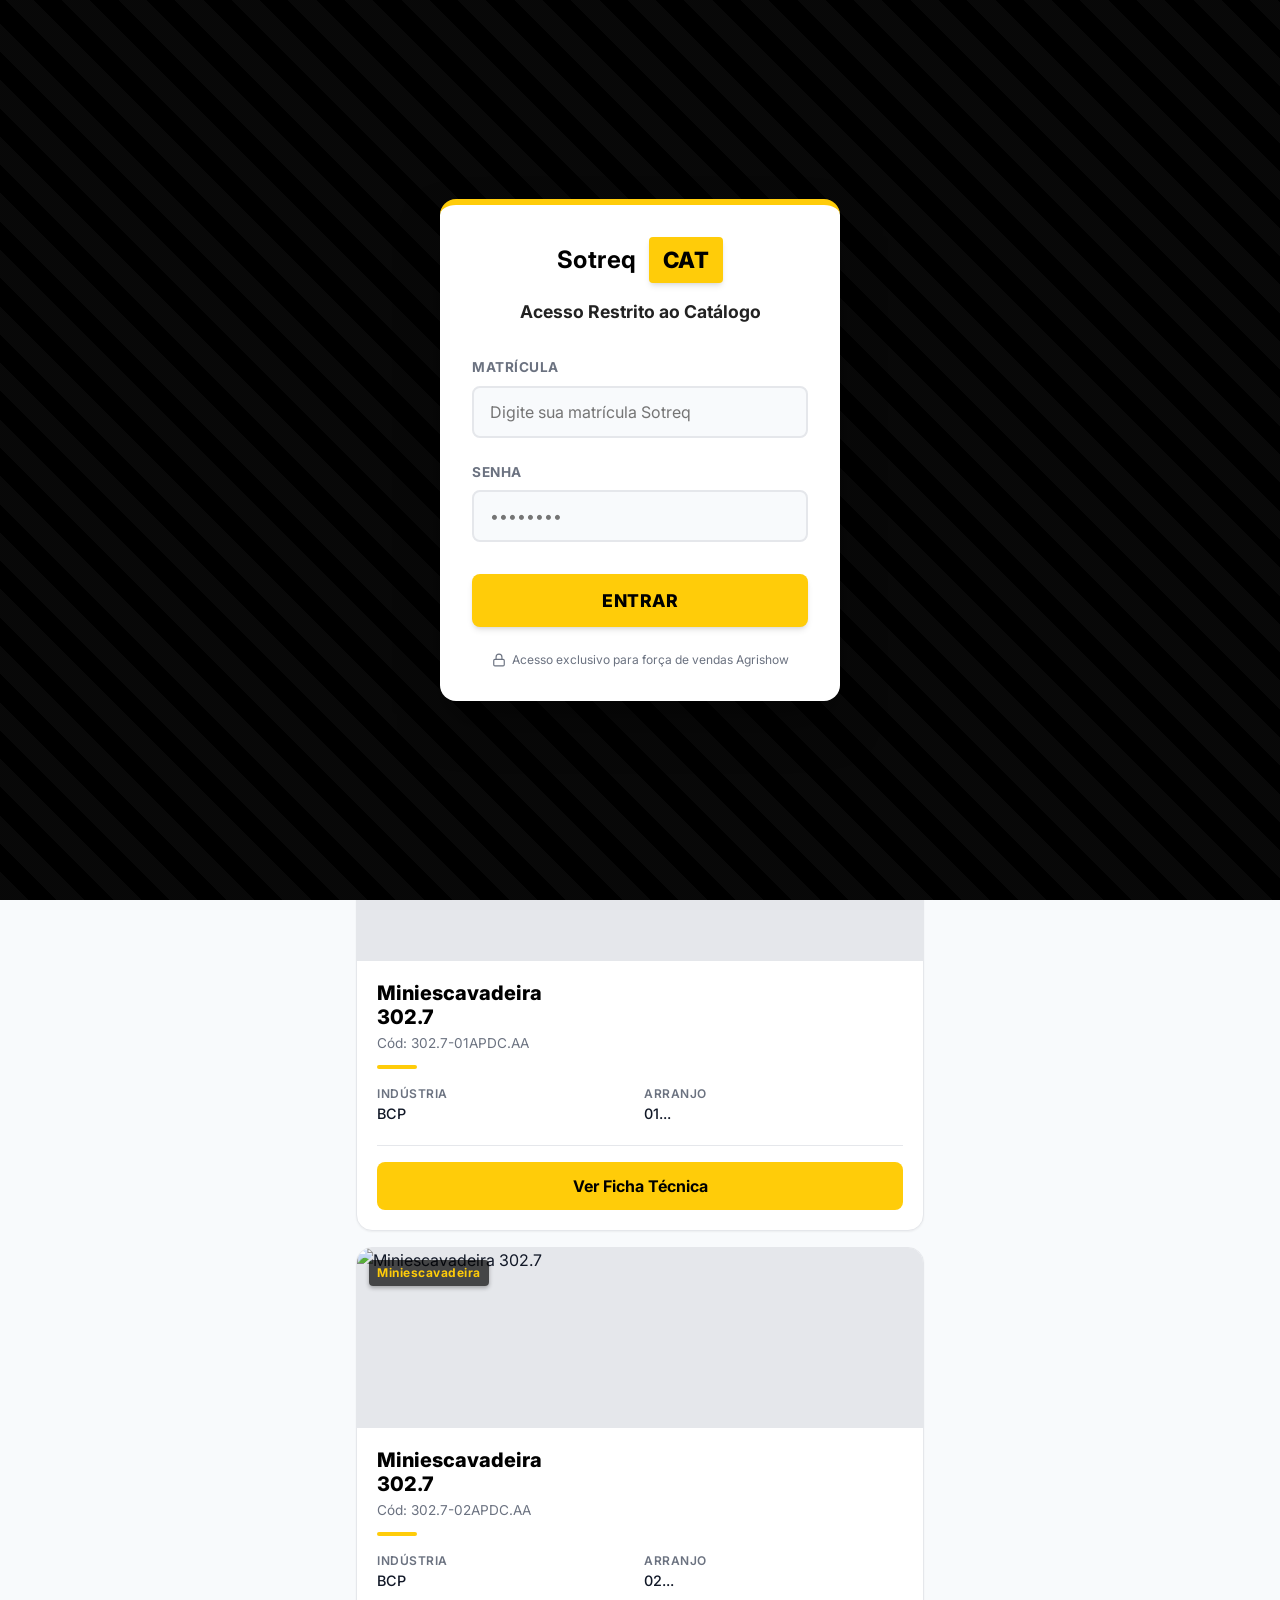
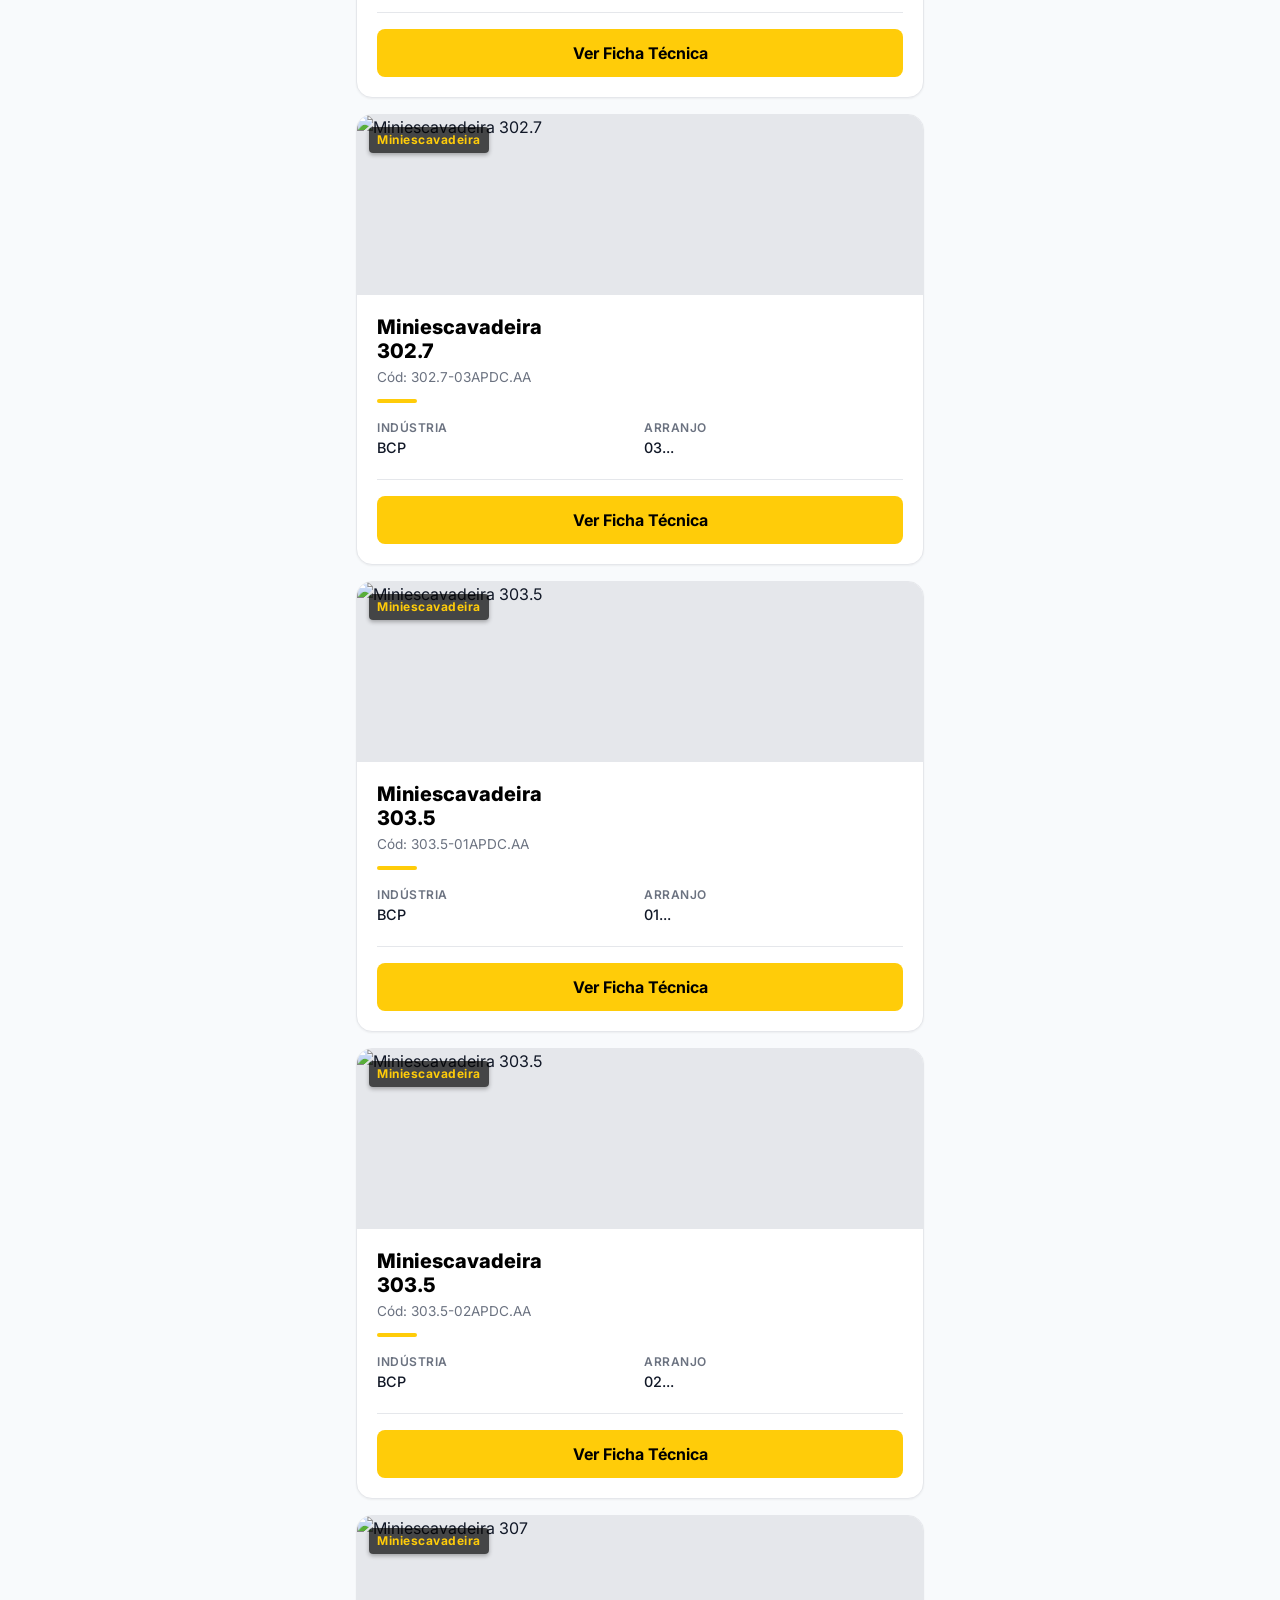
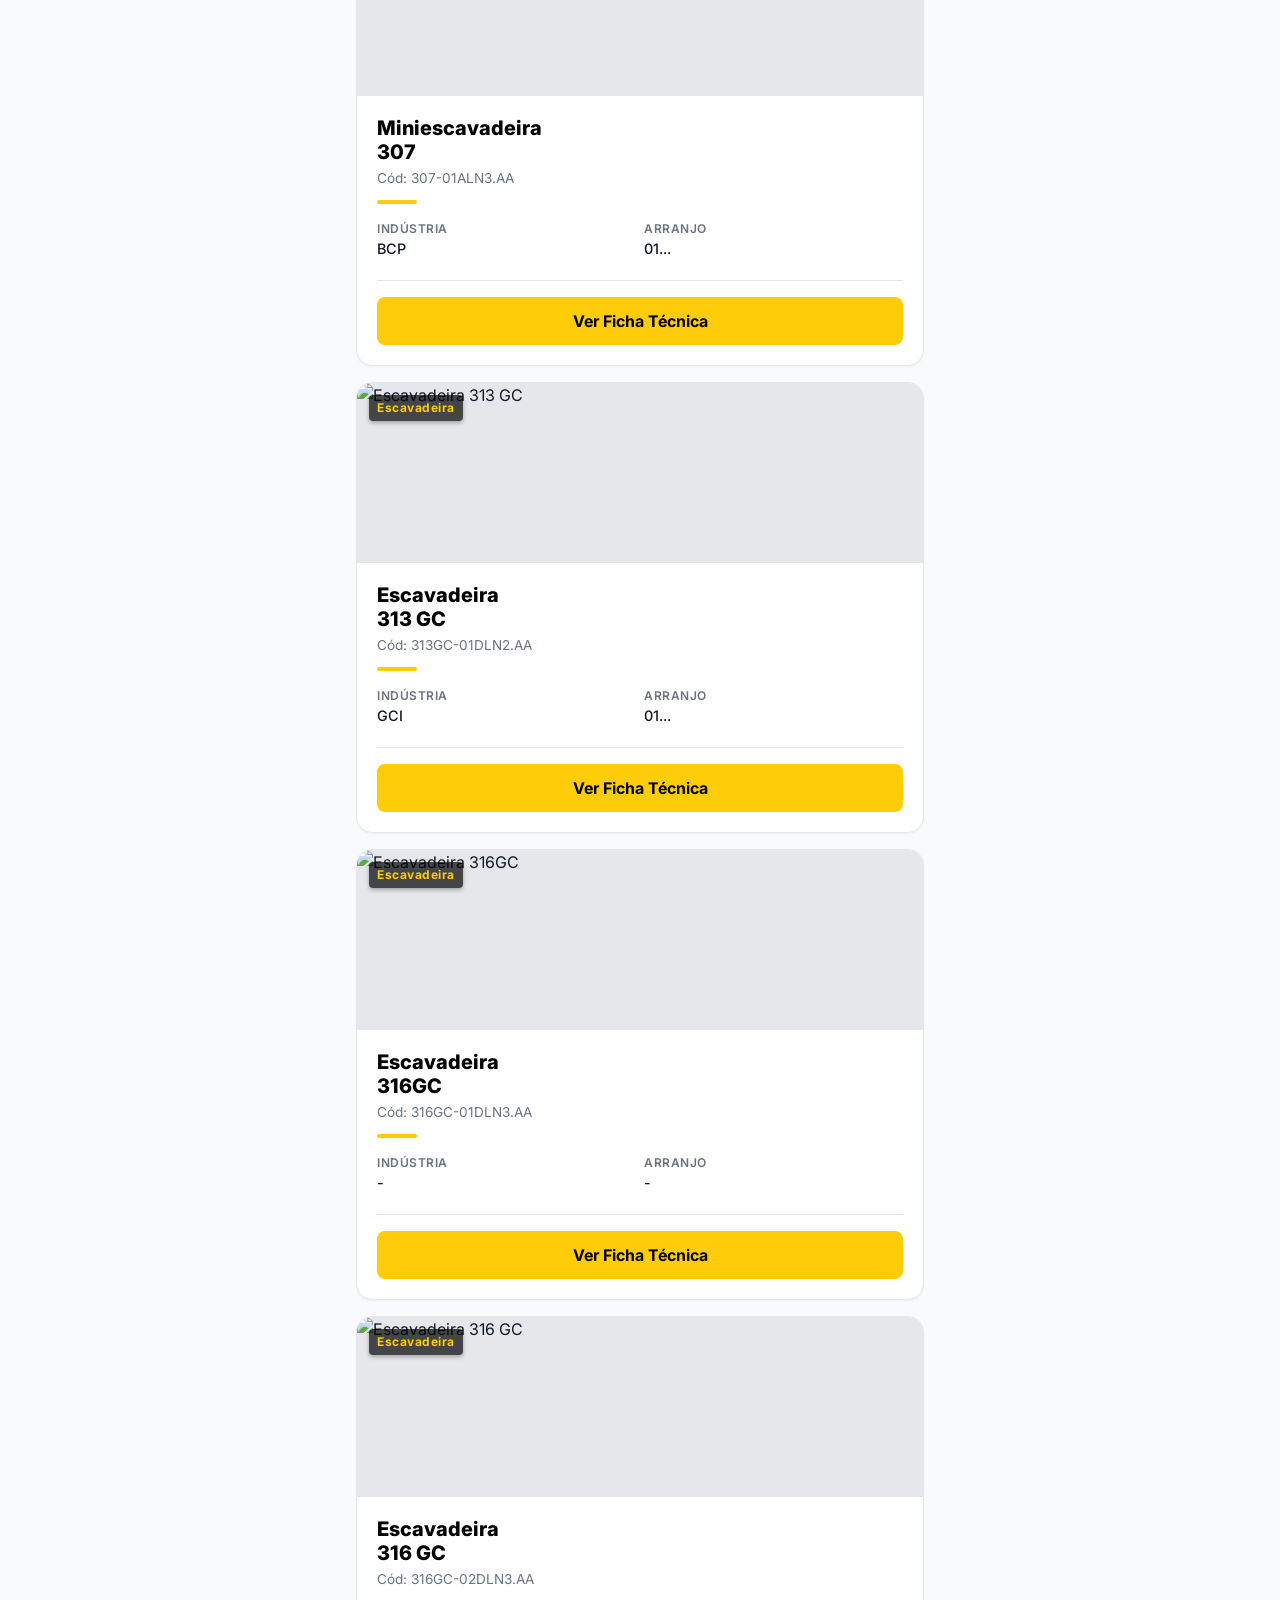
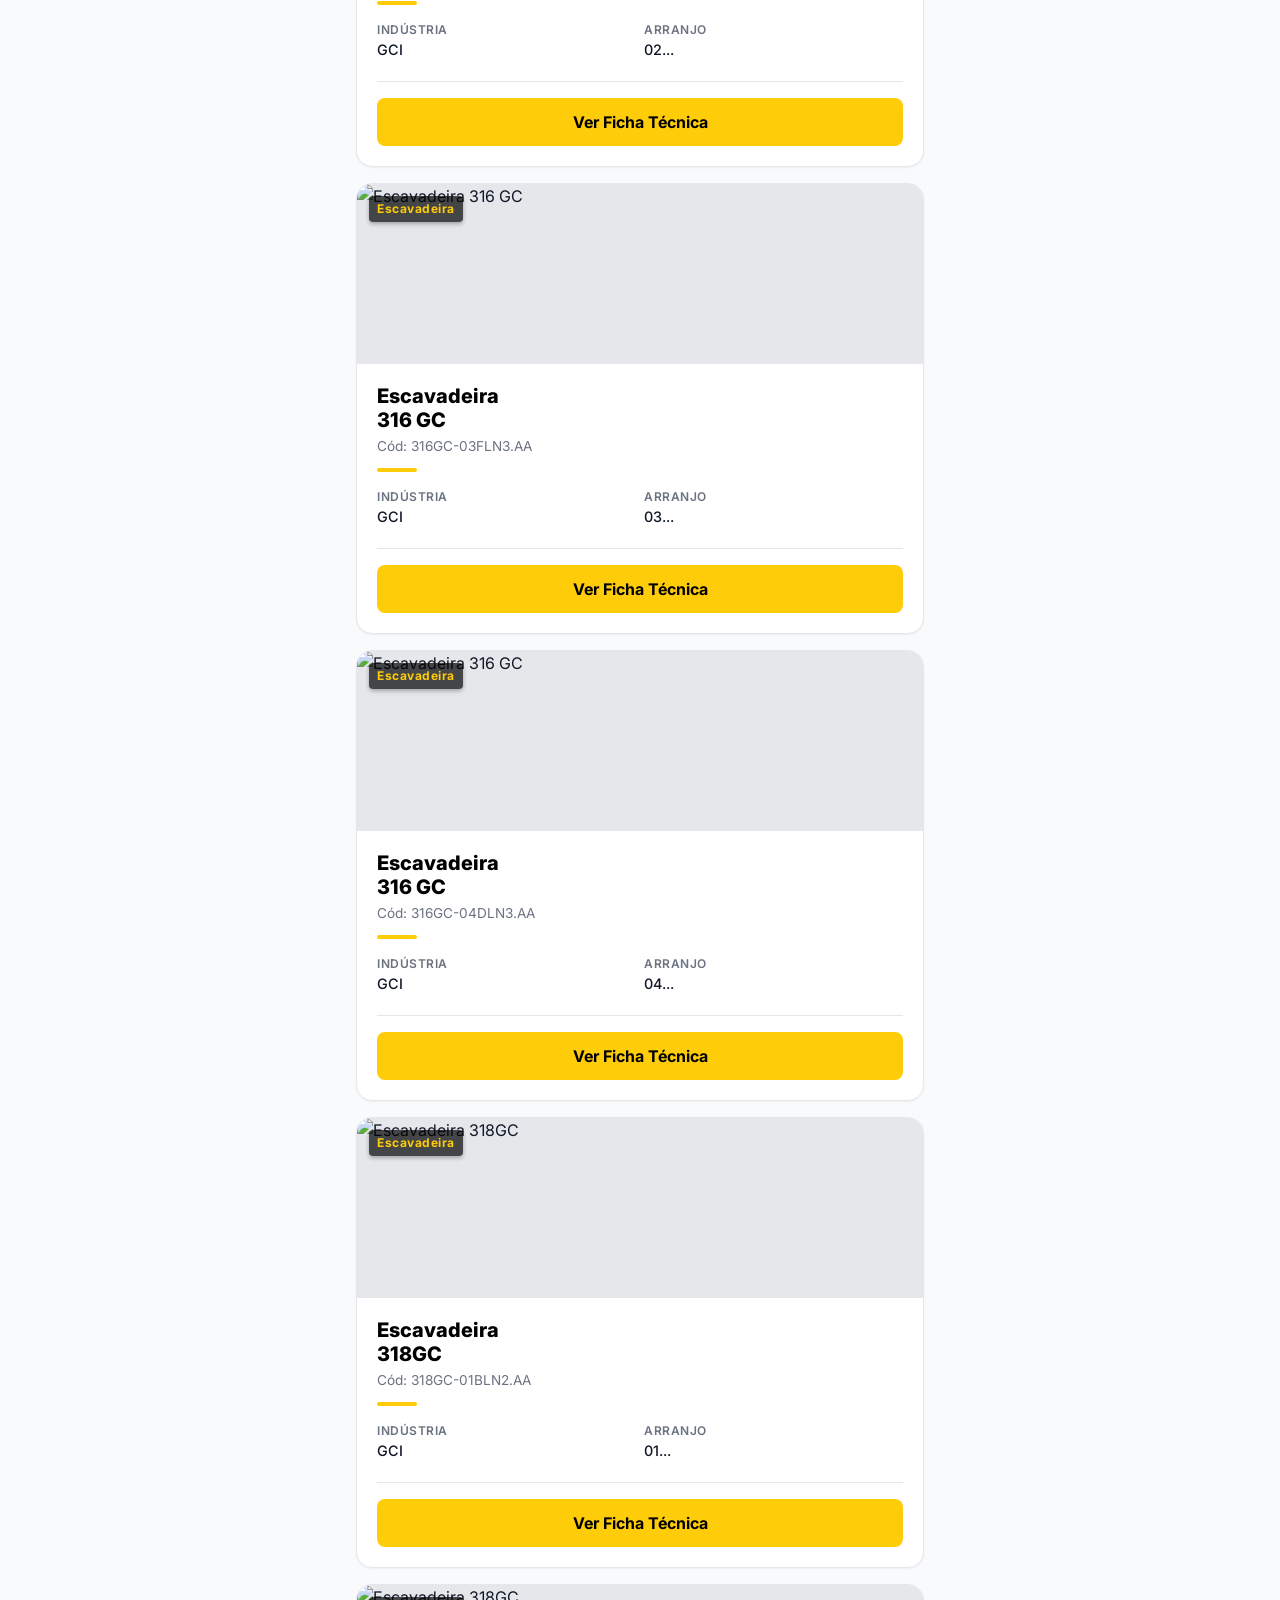
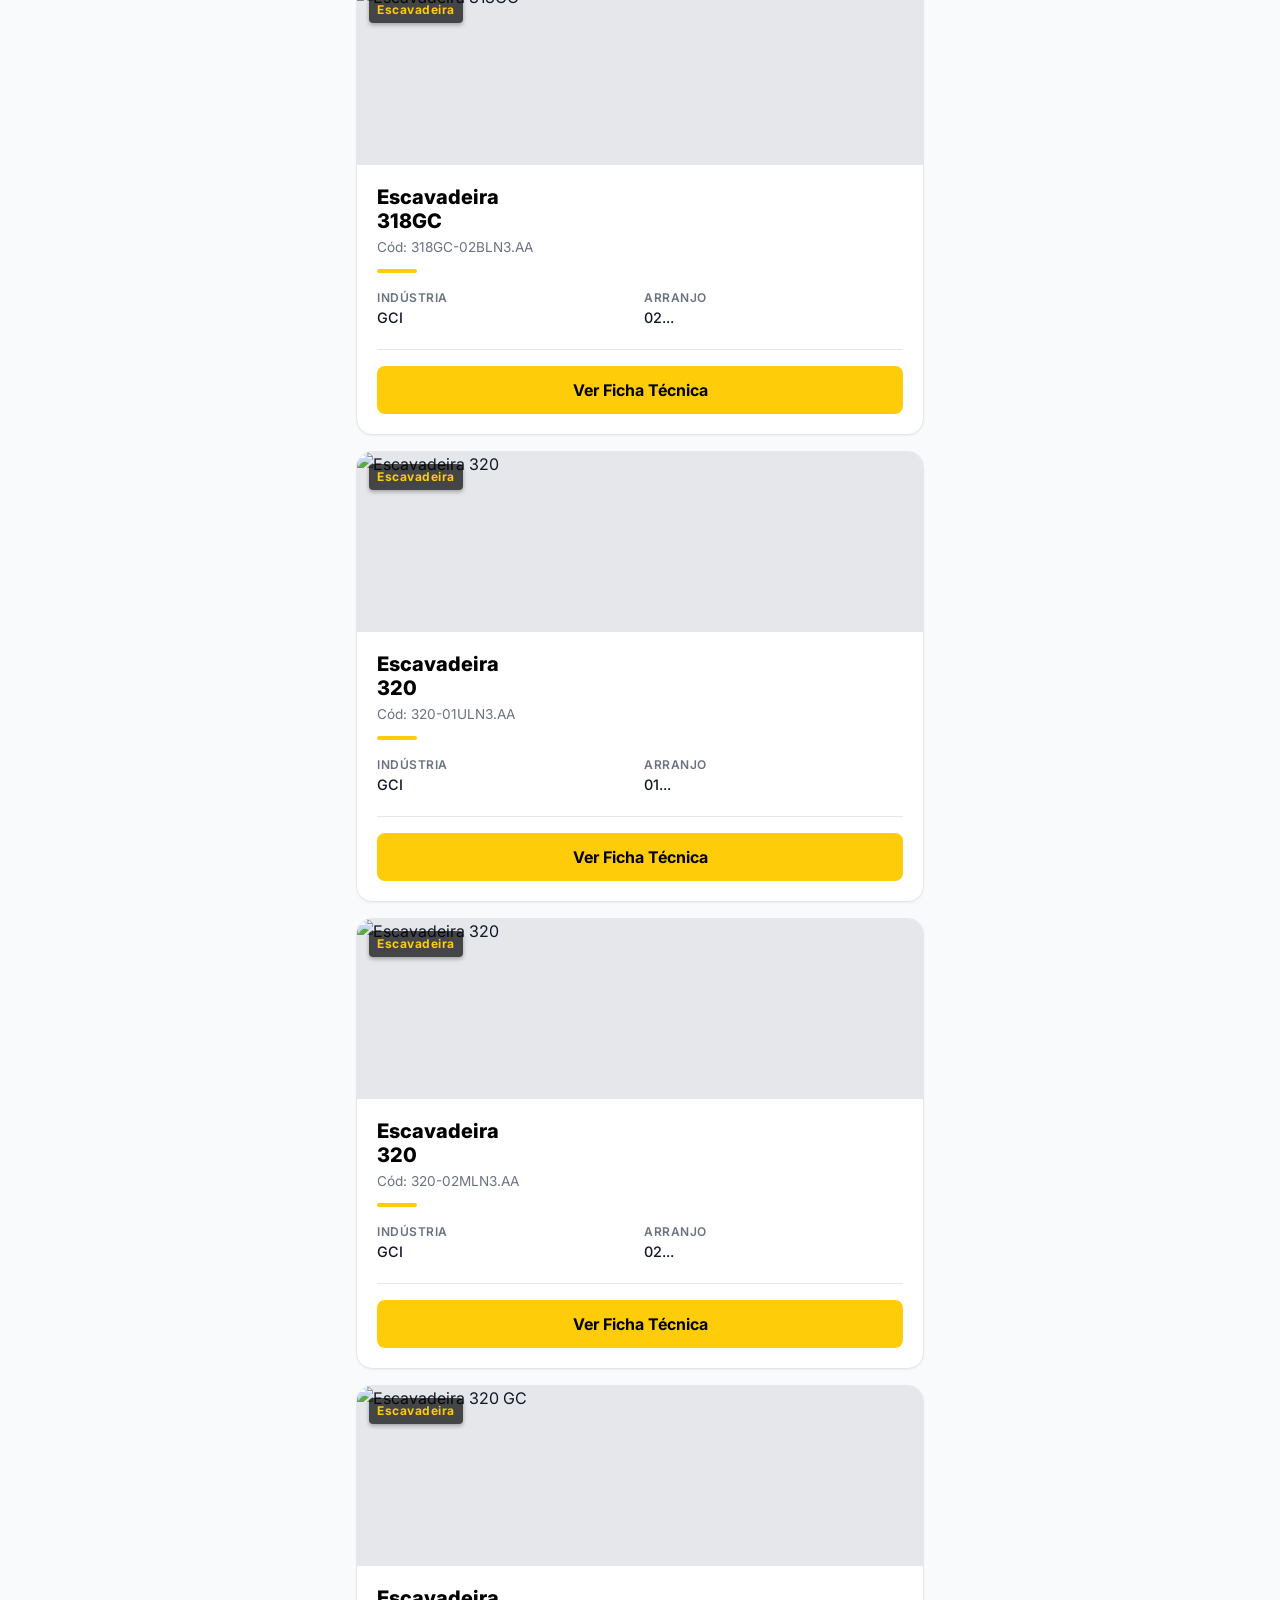
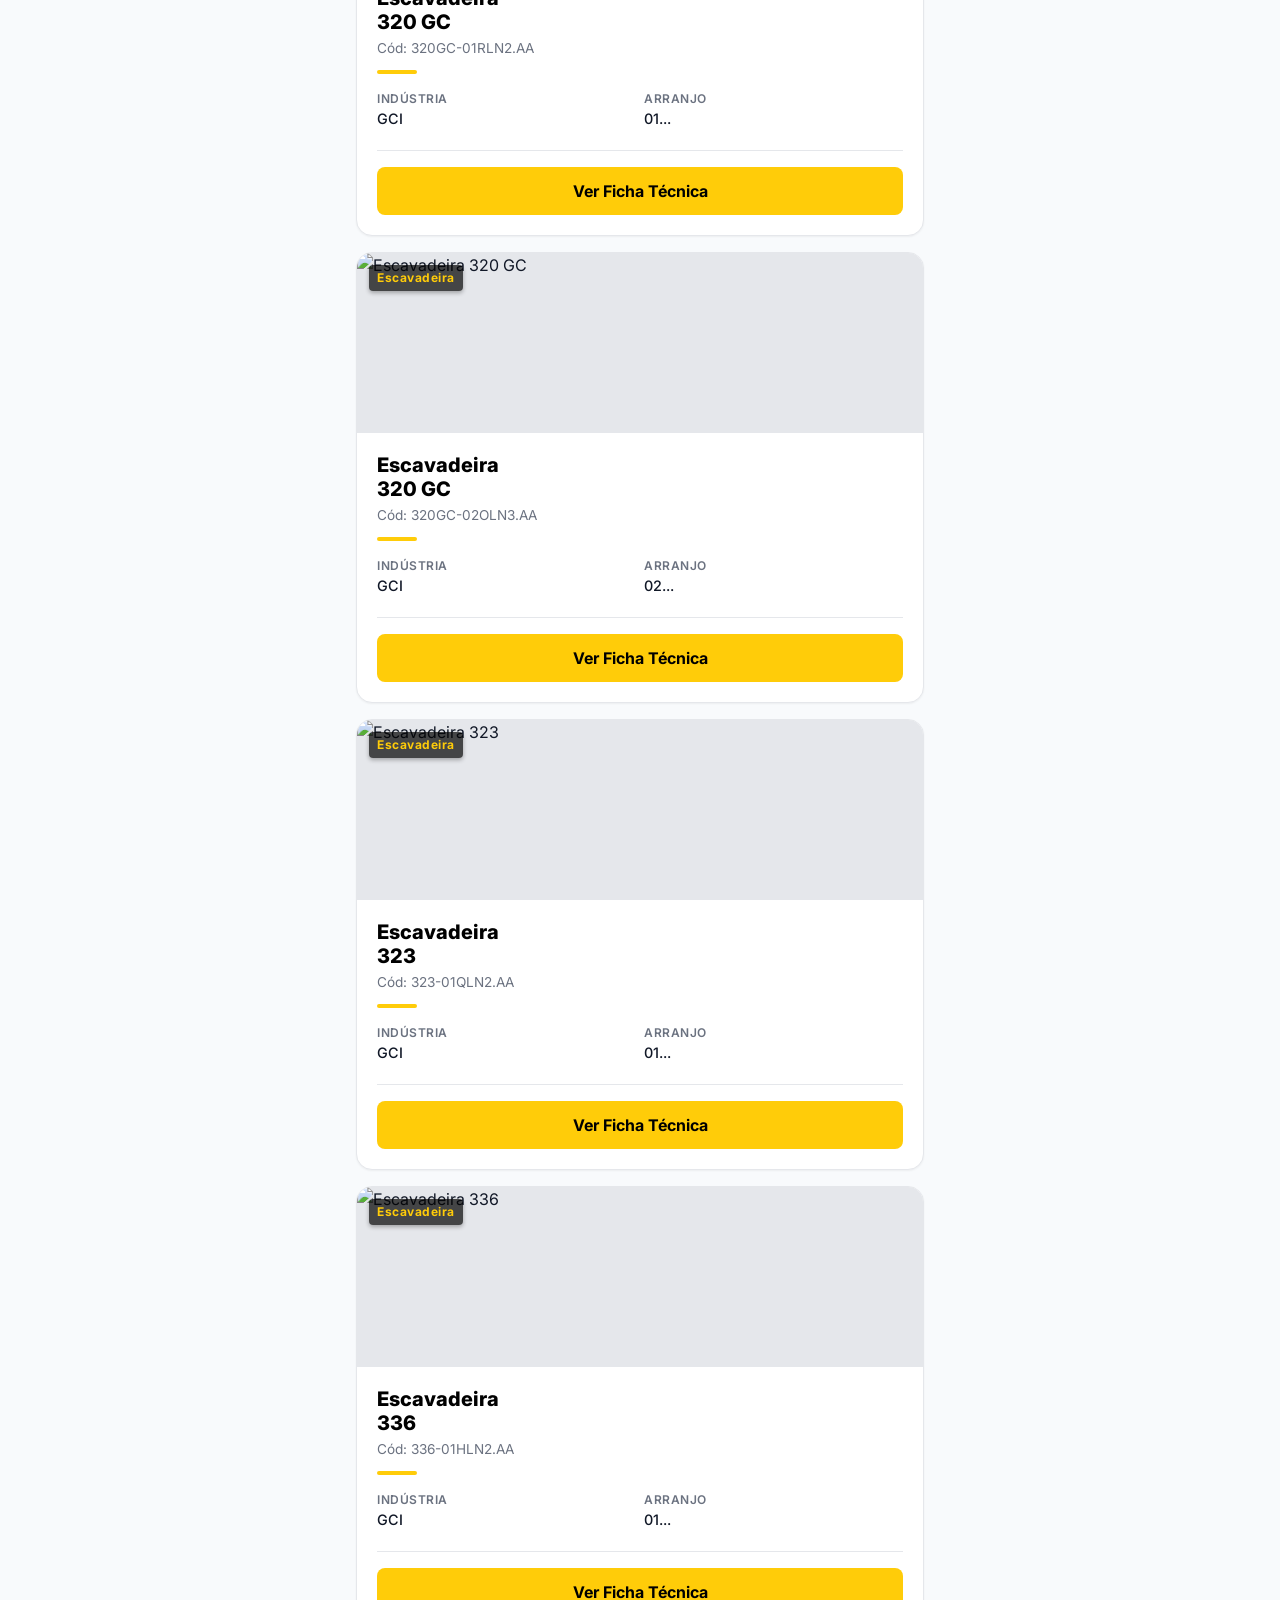
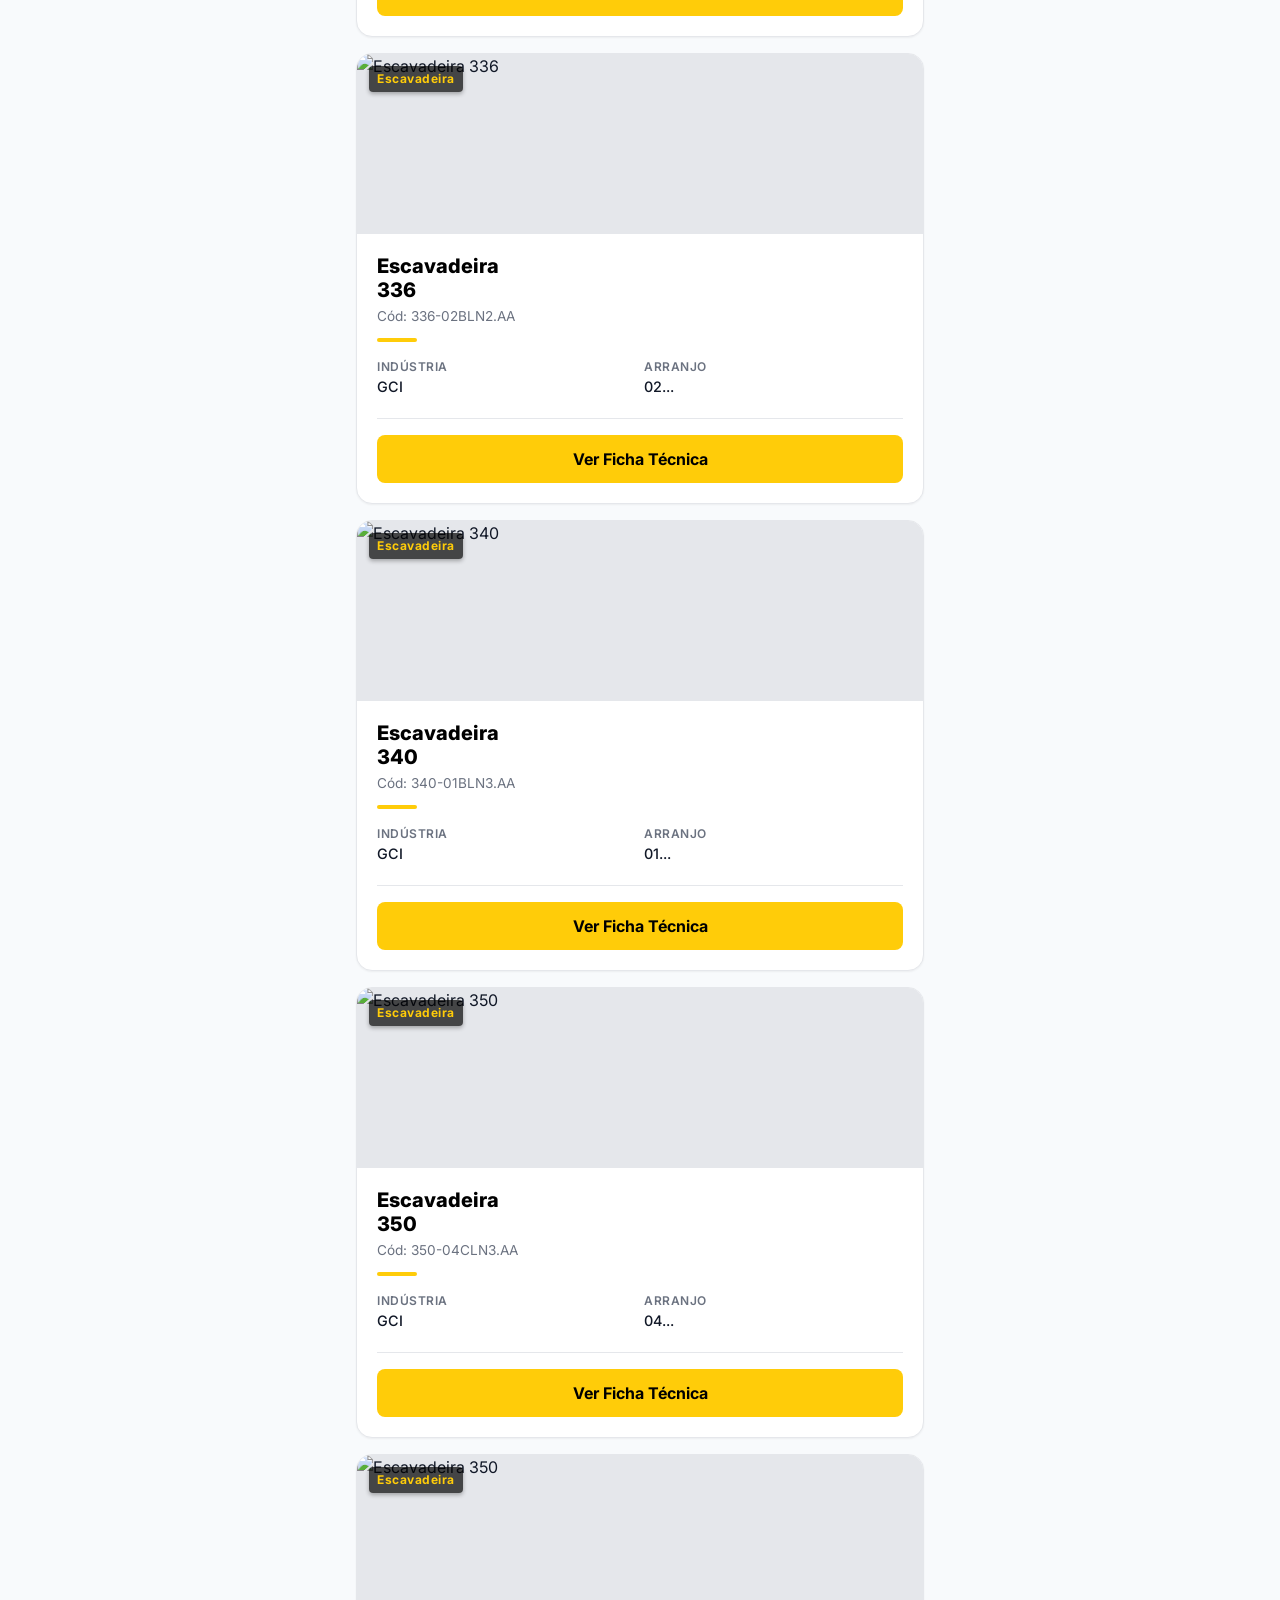
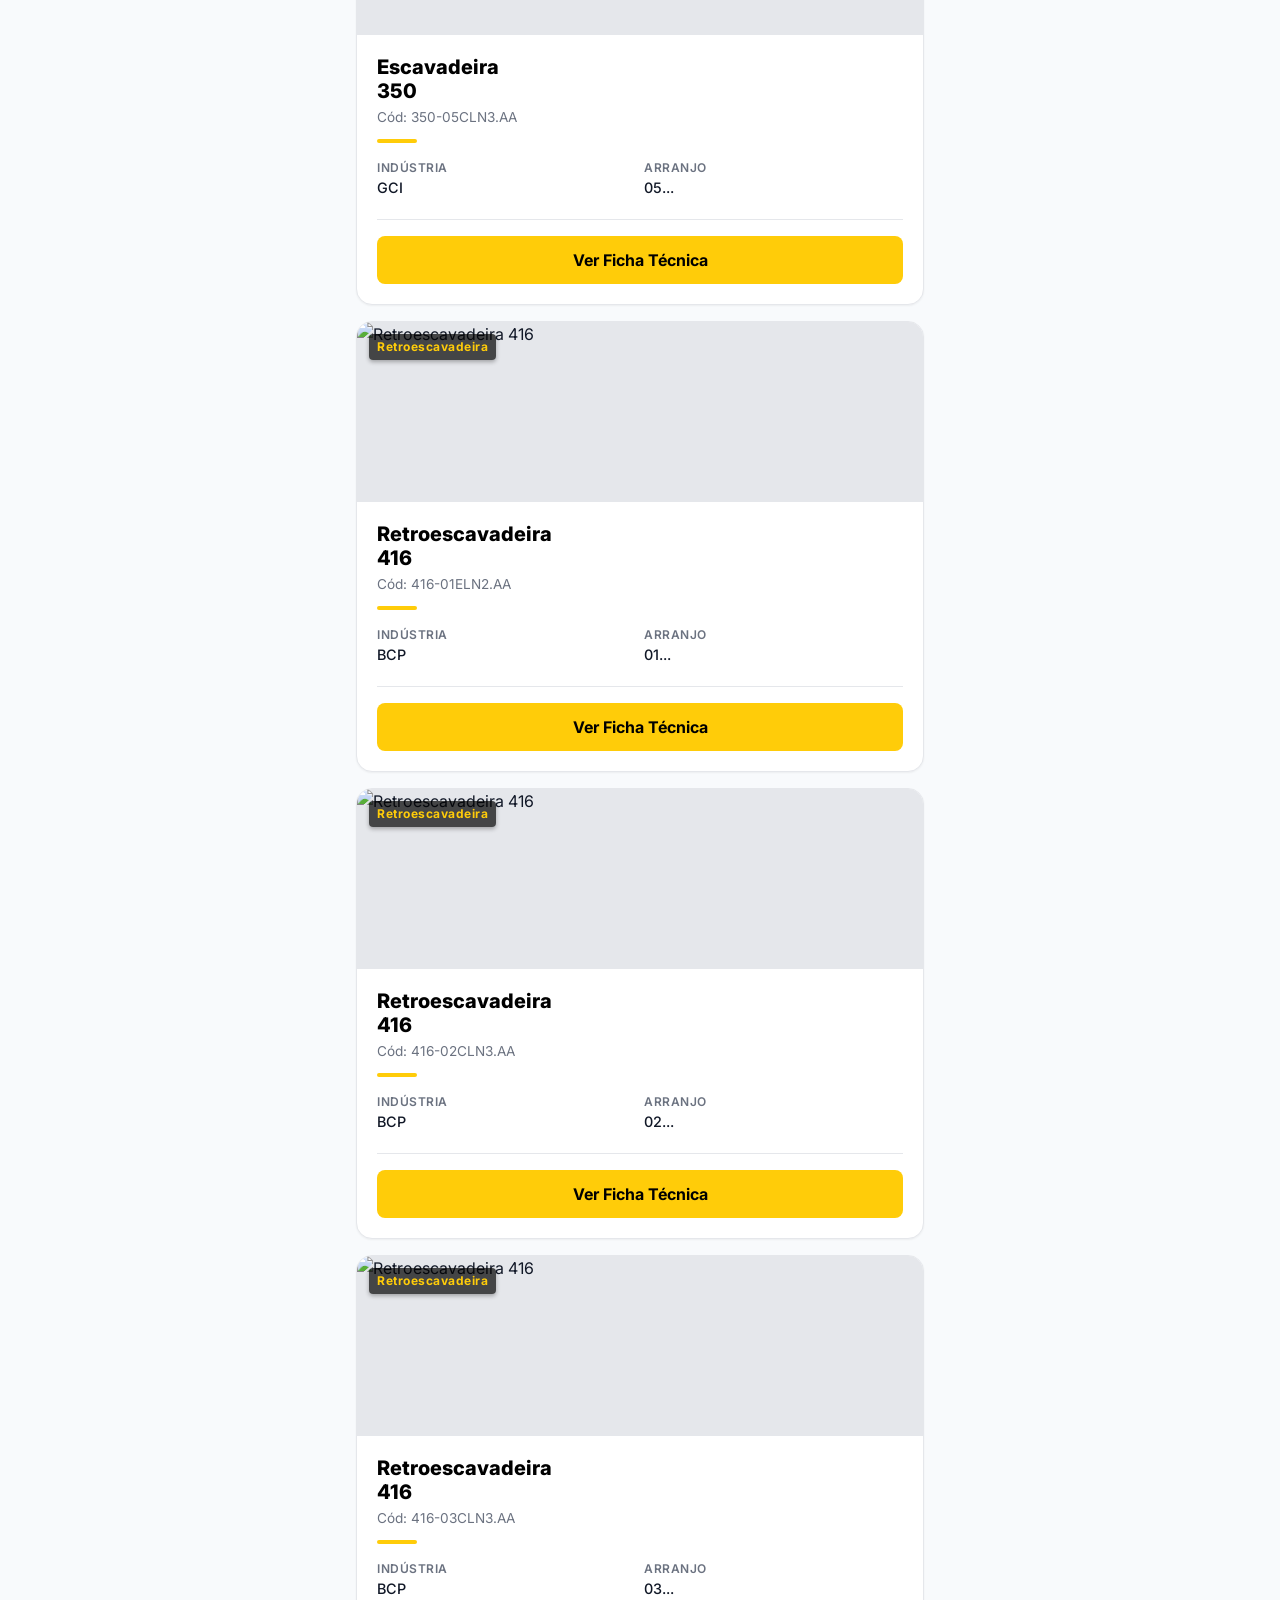
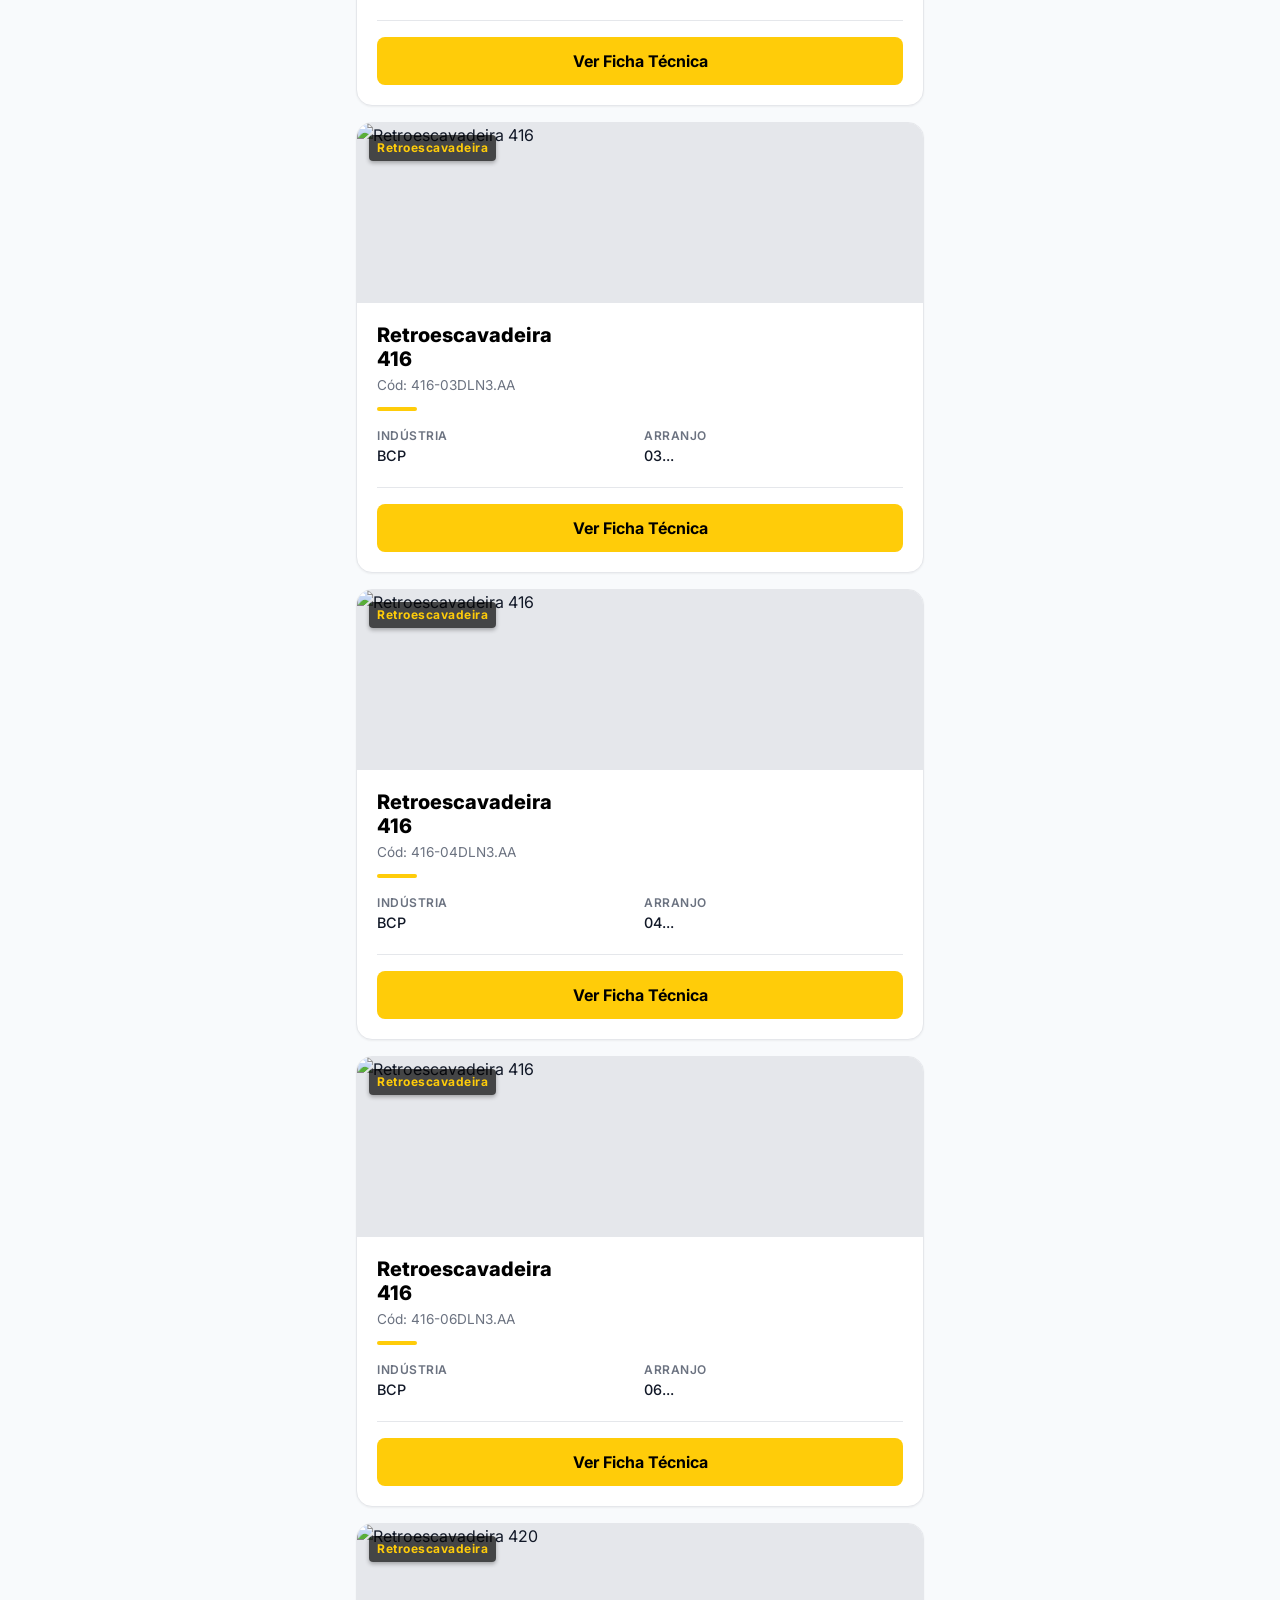
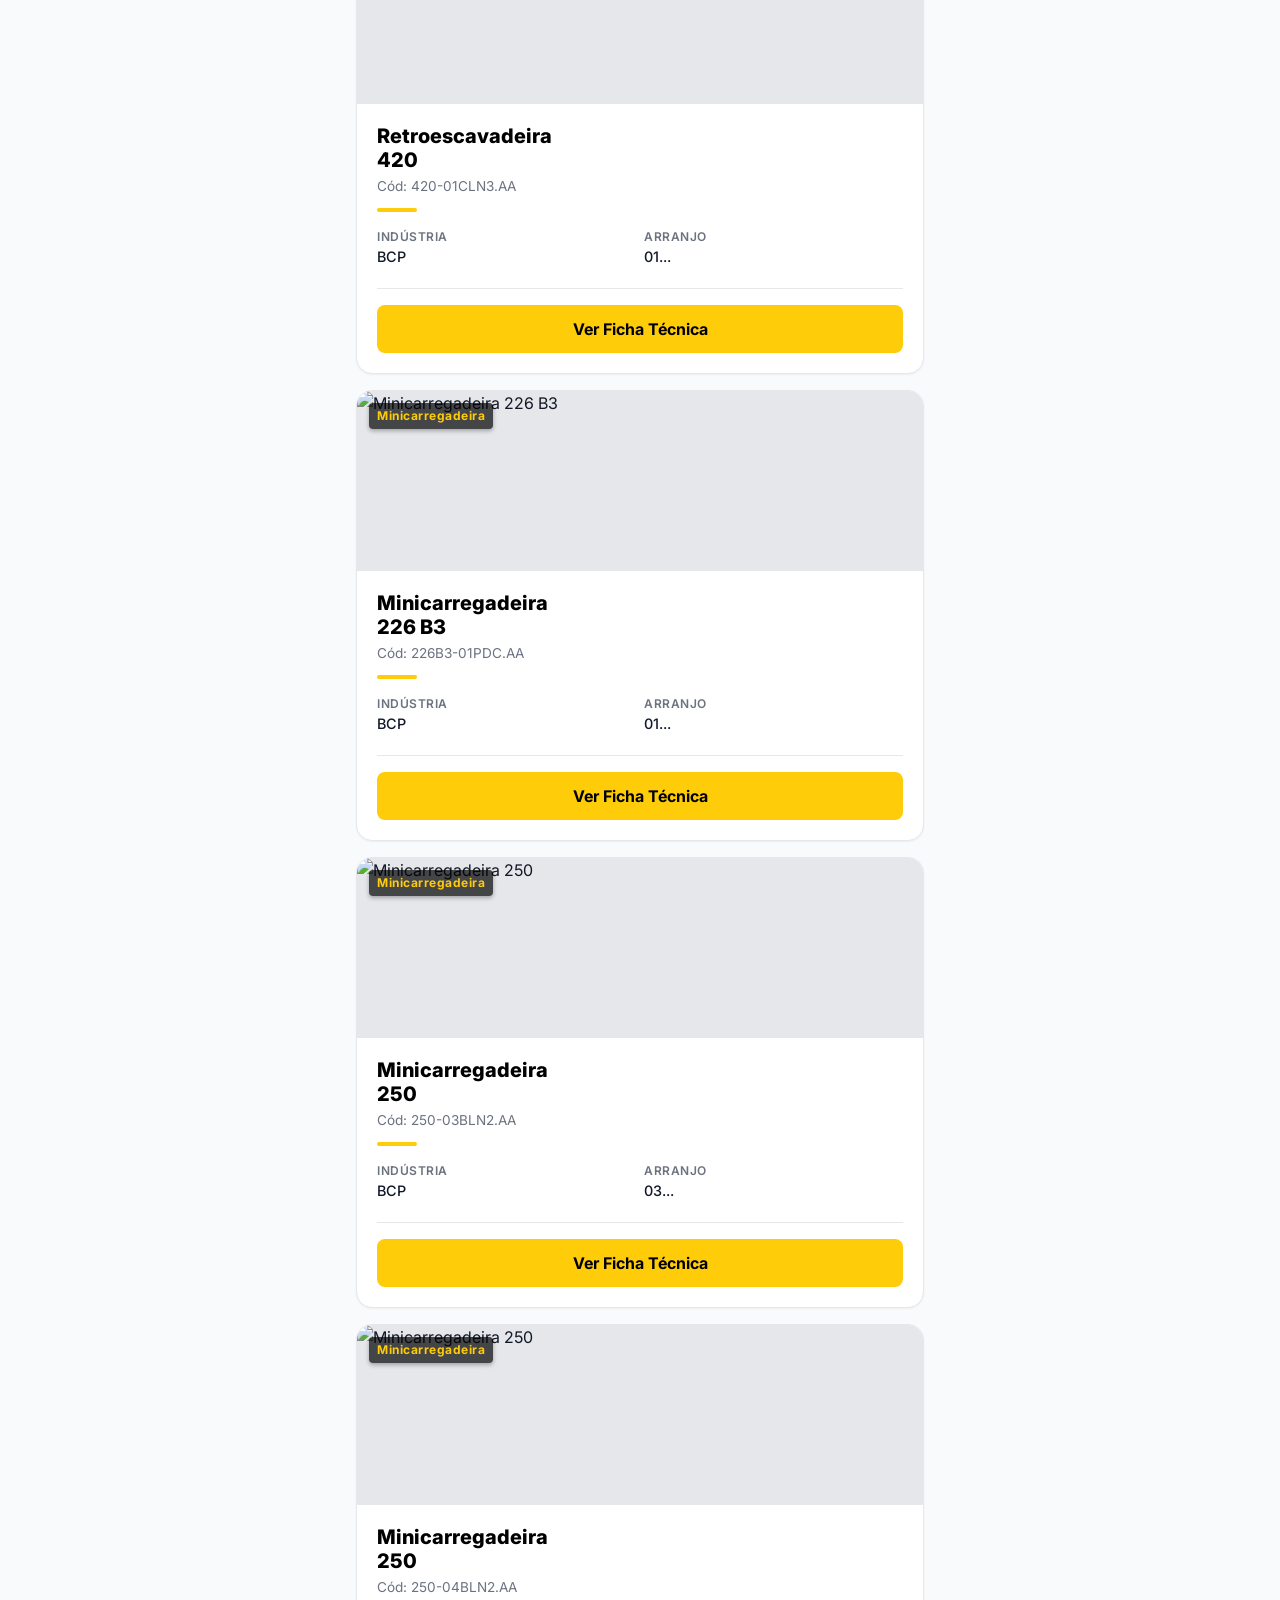
==== index.html @ f79f5bf8 "remove: remover broca a19b e broca standard (v36)" ====
<!DOCTYPE html>
<html lang="pt-BR">
<head>
    <meta charset="UTF-8">
    <meta name="viewport" content="width=device-width, initial-scale=1.0, maximum-scale=1.0, user-scalable=no">
    <title>Sotreq - Catálogo de Máquinas Agrishow</title>
    <!-- PWA Settings -->
    <link rel="manifest" href="manifest.json">
    <meta name="theme-color" content="#FFCC09">
    <link rel="apple-touch-icon" href="./img/icon-192.png">

    <!-- Google Fonts -->
    <link rel="preconnect" href="https://fonts.googleapis.com">
    <link rel="preconnect" href="https://fonts.gstatic.com" crossorigin>
    <link href="https://fonts.googleapis.com/css2?family=Inter:wght@400;500;600;700;800&display=swap" rel="stylesheet">
    <!-- CSS -->
    <link rel="stylesheet" href="css/style.css">
</head>
<body>

    <!-- Login Overlay -->
    <div id="loginOverlay">
        <div class="login-bg-stripes"></div>
        <div class="login-box">
            <div class="login-header">
                <div class="login-logo">
                    <span class="sotreq-text">Sotreq</span>
                    <span class="cat-logo-box">CAT</span>
                </div>
                <h1 class="login-title">Acesso Restrito ao Catálogo</h1>
            </div>
            <form id="fakeLoginForm">
                <div class="form-group">
                    <label class="form-label" for="matricula">Matrícula</label>
                    <input type="text" id="matricula" class="form-input" placeholder="Digite sua matrícula Sotreq" required autocomplete="off">
                </div>
                <div class="form-group">
                    <label class="form-label" for="senha">Senha</label>
                    <input type="password" id="senha" class="form-input" placeholder="••••••••" required>
                </div>
                <button type="submit" class="login-btn">Entrar</button>
            </form>
            <div class="security-notice">
                <svg width="14" height="14" viewBox="0 0 24 24" fill="none" stroke="currentColor" stroke-width="2"><rect x="3" y="11" width="18" height="11" rx="2" ry="2"></rect><path d="M7 11V7a5 5 0 0 1 10 0v4"></path></svg>
                Acesso exclusivo para força de vendas Agrishow
            </div>
        </div>
    </div>

    <!-- Header / Navbar -->
    <header class="app-header">
        <div class="logo-container">
            <div class="brand-logo">
                <span class="sotreq-text">Sotreq</span>
                <span class="cat-logo-box">CAT</span>
            </div>
        </div>
    </header>

    <main class="app-main">
        
        <!-- Search Section -->
        <section class="search-section">
            <h1 class="welcome-text">Consulta Rápida de Máquinas</h1>
            <div class="search-box">
                <svg width="20" height="20" viewBox="0 0 24 24" fill="none" stroke="currentColor" stroke-width="2" stroke-linecap="round" stroke-linejoin="round" class="search-icon"><circle cx="11" cy="11" r="8"></circle><line x1="21" y1="21" x2="16.65" y2="16.65"></line></svg>
                <input type="text" id="searchInput" placeholder="Buscar por modelo, família ou código..." autocomplete="off">
                <button id="clearSearch" class="clear-btn hidden">
                    <svg width="18" height="18" viewBox="0 0 24 24" fill="none" stroke="currentColor" stroke-width="2"><line x1="18" y1="6" x2="6" y2="18"></line><line x1="6" y1="6" x2="18" y2="18"></line></svg>
                </button>
            </div>
            
            <div id="autocompleteResults" class="autocomplete-dropdown hidden">
                <!-- Autocomplete items dynamically injected here -->
            </div>
        </section>

        <section class="filters-section">
            <div class="chips-container" id="chipsContainer">
                <button class="chip active" data-filter="all">Todas</button>
            </div>
        </section>

        <!-- Results / Machine List Section -->
        <section class="results-section">
            <div id="resultsInfo" class="results-info">Exibindo todas as máquinas</div>
            <div class="machine-list" id="machineList">
                <!-- Machine list cards injected here -->
            </div>
        </section>

    </main>

    <!-- Machine Detail Modal Overlay -->
    <div id="machineDetailModal" class="modal-overlay hidden">
        <div class="modal-content">
            <button class="close-modal-btn" id="closeModalBtn">
                <svg width="24" height="24" viewBox="0 0 24 24" fill="none" stroke="currentColor" stroke-width="2"><line x1="18" y1="6" x2="6" y2="18"></line><line x1="6" y1="6" x2="18" y2="18"></line></svg>
            </button>
            <div class="modal-body" id="modalBody">
                <!-- Dynamic Content injected here -->
            </div>
        </div>
    </div>

    <!-- Scripts -->
    <script src="js/data.js?v=36"></script>
    <script src="js/app.js?v=36"></script>
    <script>
        // Registrar Service Worker
        if ('serviceWorker' in navigator) {
            window.addEventListener('load', () => {
                navigator.serviceWorker.register('./sw.js')
                    .then((reg) => console.log('ServiceWorker registrado:', reg.scope))
                    .catch((err) => console.log('Falha no ServiceWorker:', err));
            });
        }
    </script>
</body>
</html>
---- css/style.css ----
/* ----- DESIGN TOKENS ----- */
:root {
  --cat-yellow: #FFCC09;
  --cat-yellow-hover: #e5b600;
  --black: #000000;
  --dark-grey: #222222;
  --border-grey: #E5E7EB;
  --bg-color: #F8FAFC;
  --white: #FFFFFF;
  --text-main: #111827;
  --text-muted: #6B7280;
  
  --shadow-sm: 0 1px 2px 0 rgb(0 0 0 / 0.05);
  --shadow-md: 0 4px 6px -1px rgb(0 0 0 / 0.1), 0 2px 4px -2px rgb(0 0 0 / 0.1);
  --shadow-lg: 0 10px 15px -3px rgb(0 0 0 / 0.1), 0 4px 6px -4px rgb(0 0 0 / 0.1);

  --radius-sm: 8px;
  --radius-md: 12px;
  --radius-lg: 16px;
}

/* ----- RESET & BASE ----- */
* {
  margin: 0;
  padding: 0;
  box-sizing: border-box;
  -webkit-tap-highlight-color: transparent;
}

body {
  font-family: 'Inter', sans-serif;
  background-color: var(--bg-color);
  color: var(--text-main);
  line-height: 1.5;
  /* Prevent scroll bouncing */
  overscroll-behavior-y: none;
}

button {
  border: none;
  background: none;
  cursor: pointer;
  font-family: inherit;
}

.hidden {
  display: none !important;
}

/* ----- HEADER ----- */
.app-header {
  background-color: var(--black);
  color: var(--white);
  padding: 1rem;
  position: sticky;
  top: 0;
  z-index: 50;
  box-shadow: var(--shadow-sm);
}

.logo-container {
  display: flex;
  justify-content: center;
  align-items: center;
}

.brand-logo {
  display: flex;
  align-items: center;
  gap: 12px;
}

.cat-logo-box {
  background-color: var(--cat-yellow);
  color: var(--black);
  font-weight: 800;
  padding: 4px 10px;
  border-radius: 4px;
  font-size: 1.1rem;
  letter-spacing: 0.5px;
}

.sotreq-text {
  font-weight: 700;
  font-size: 1.2rem;
  letter-spacing: 0.5px;
}

/* ----- MAIN CONTENT ----- */
.app-main {
  padding: 1.25rem 1rem 5rem 1rem; /* bottom padding for scroll space */
  max-width: 600px;
  margin: 0 auto;
}

/* ----- SEARCH SECTION ----- */
.search-section {
  margin-bottom: 1.5rem;
  position: relative;
}

.welcome-text {
  font-size: 1.25rem;
  font-weight: 700;
  margin-bottom: 1rem;
  color: var(--dark-grey);
}

.search-box {
  display: flex;
  align-items: center;
  background-color: var(--white);
  border: 2px solid var(--border-grey);
  border-radius: var(--radius-md);
  padding: 0 1rem;
  height: 52px;
  transition: all 0.2s ease;
  box-shadow: var(--shadow-sm);
}

.search-box:focus-within {
  border-color: var(--cat-yellow);
  box-shadow: 0 0 0 3px rgba(255, 204, 9, 0.2);
}

.search-icon {
  color: var(--text-muted);
  flex-shrink: 0;
}

.search-box input {
  flex-grow: 1;
  border: none;
  background: transparent;
  height: 100%;
  padding: 0 0.75rem;
  font-size: 1rem;
  color: var(--text-main);
  outline: none;
}

.clear-btn {
  color: var(--text-muted);
  display: flex;
  align-items: center;
  justify-content: center;
  height: 30px;
  width: 30px;
  border-radius: 50%;
}

.clear-btn:active {
  background-color: var(--border-grey);
}

/* Autocomplete Dropdown */
.autocomplete-dropdown {
  position: absolute;
  top: 100%;
  left: 0;
  right: 0;
  background: var(--white);
  border-radius: var(--radius-md);
  box-shadow: var(--shadow-lg);
  margin-top: 0.5rem;
  z-index: 40;
  max-height: 250px;
  overflow-y: auto;
  border: 1px solid var(--border-grey);
}

.autocomplete-item {
  padding: 1rem;
  border-bottom: 1px solid var(--border-grey);
  cursor: pointer;
}
.autocomplete-item:last-child {
  border-bottom: none;
}
.autocomplete-item:active {
  background-color: var(--bg-color);
}
.autocomplete-title {
  font-weight: 600;
  color: var(--text-main);
}
.autocomplete-subtitle {
  font-size: 0.85rem;
  color: var(--text-muted);
  margin-top: 2px;
}

/* ----- FILTERS SECTION ----- */
.filters-section {
  margin-bottom: 1.5rem;
}

.chips-container {
  display: flex;
  overflow-x: auto;
  gap: 0.5rem;
  padding-bottom: 0.5rem;
  /* hide scrollbar */
  scrollbar-width: none; 
}
.chips-container::-webkit-scrollbar {
  display: none;
}

.chip {
  background-color: var(--white);
  border: 1px solid var(--border-grey);
  color: var(--text-main);
  padding: 0.5rem 1rem;
  border-radius: 30px;
  font-size: 0.9rem;
  font-weight: 500;
  white-space: nowrap;
  transition: all 0.2s ease;
  box-shadow: var(--shadow-sm);
}

.chip.active {
  background-color: var(--cat-yellow);
  border-color: var(--cat-yellow);
  color: var(--black);
  font-weight: 600;
}

/* ----- RESULTS SECTION ----- */
.results-info {
  font-size: 0.9rem;
  color: var(--text-muted);
  margin-bottom: 1rem;
  font-weight: 500;
}

.machine-list {
  display: flex;
  flex-direction: column;
  gap: 1rem;
}

/* Refined Machine Card */
.machine-card {
  background: var(--white);
  border-radius: var(--radius-lg);
  overflow: hidden;
  box-shadow: var(--shadow-sm);
  border: 1px solid var(--border-grey);
  transition: transform 0.1s ease, box-shadow 0.2s ease;
  display: flex;
  flex-direction: column;
  cursor: pointer; /* make it clickable entirely */
}

.machine-card:active {
  transform: scale(0.98);
}

/* Image container */
.mc-img-box {
  width: 100%;
  height: 180px;
  background-color: var(--border-grey);
  position: relative;
}

.mc-img-box img {
  width: 100%;
  height: 100%;
  object-fit: cover;
}

.mc-badges {
  position: absolute;
  top: 12px;
  left: 12px;
  display: flex;
  gap: 8px;
}

.badge {
  background: rgba(0, 0, 0, 0.7);
  color: var(--cat-yellow);
  padding: 4px 8px;
  border-radius: 4px;
  font-size: 0.75rem;
  font-weight: 700;
  letter-spacing: 0.5px;
  box-shadow: 0 2px 4px rgba(0,0,0,0.3);
}

/* Content container */
.mc-content {
  padding: 1.25rem;
}

.mc-title-row {
  display: flex;
  justify-content: space-between;
  align-items: flex-start;
  margin-bottom: 0.5rem;
}

.mc-title {
  font-size: 1.25rem;
  font-weight: 800;
  color: var(--black);
  line-height: 1.2;
}

.mc-code {
  font-size: 0.85rem;
  color: var(--text-muted);
  margin-top: 0.25rem;
}

/* Highlight line mimicking Caterpillar machine stripe */
.mc-stripe {
  height: 4px;
  width: 40px;
  background-color: var(--cat-yellow);
  margin: 0.75rem 0;
  border-radius: 2px;
}

/* Short details grid */
.mc-details-grid {
  display: grid;
  grid-template-columns: 1fr 1fr;
  gap: 8px;
  margin-top: 1rem;
}

.mc-detail-item {
  display: flex;
  flex-direction: column;
}

.mcd-label {
  font-size: 0.75rem;
  text-transform: uppercase;
  letter-spacing: 0.5px;
  color: var(--text-muted);
  font-weight: 600;
}

.mcd-val {
  font-size: 0.9rem;
  color: var(--text-main);
  font-weight: 500;
  white-space: nowrap;
  overflow: hidden;
  text-overflow: ellipsis;
}

/* View button container */
.mc-action {
  margin-top: 1.25rem;
  padding-top: 1rem;
  border-top: 1px solid var(--border-grey);
}

.btn-primary {
  display: block;
  width: 100%;
  background: var(--cat-yellow);
  color: var(--black);
  font-weight: 700;
  text-align: center;
  padding: 0.875rem;
  border-radius: var(--radius-sm);
  font-size: 1rem;
  transition: background 0.2s ease;
}

.machine-card:hover .btn-primary {
  background: var(--cat-yellow-hover);
}


/* ----- EMPTY STATE ----- */
.empty-state {
  text-align: center;
  padding: 3rem 1rem;
  color: var(--text-muted);
}
.empty-state svg {
  color: var(--border-grey);
  margin-bottom: 1rem;
}
.empty-state h3 {
  color: var(--text-main);
  margin-bottom: 0.5rem;
}


/* ----- MODAL (FULL SCREEN FOR MOBILE) ----- */
.modal-overlay {
  position: fixed;
  top: 0;
  left: 0;
  right: 0;
  bottom: 0;
  background: var(--bg-color);
  z-index: 100;
  display: flex;
  flex-direction: column;
  animation: slideUp 0.3s ease-out;
}

@keyframes slideUp {
  from { transform: translateY(100%); }
  to { transform: translateY(0); }
}

.modal-content {
  flex: 1;
  display: flex;
  flex-direction: column;
  overflow: hidden;
  position: relative;
}

.close-modal-btn {
  position: absolute;
  top: 1rem;
  right: 1rem;
  background: rgba(255, 255, 255, 0.9);
  color: var(--black);
  width: 40px;
  height: 40px;
  border-radius: 50%;
  display: flex;
  align-items: center;
  justify-content: center;
  z-index: 110;
  box-shadow: var(--shadow-md);
}

.modal-body {
  flex: 1;
  overflow-y: auto;
  padding-bottom: 2rem;
}

/* Modal details layout */
.modal-hero {
  height: 250px;
  width: 100%;
  background: var(--black);
}

.modal-hero img {
  width: 100%;
  height: 100%;
  object-fit: cover;
}

.modal-info-panel {
  padding: 1.5rem;
  background: var(--white);
  border-top-left-radius: 20px;
  border-top-right-radius: 20px;
  margin-top: -20px;
  position: relative;
  z-index: 10;
}

.modal-header {
  margin-bottom: 1.5rem;
}

.modal-title {
  font-size: 1.75rem;
  font-weight: 800;
  color: var(--black);
  line-height: 1.1;
  margin-bottom: 0.5rem;
}

.modal-spec-list {
  display: flex;
  flex-direction: column;
  gap: 1.25rem;
}

.modal-spec-item {
  display: flex;
  flex-direction: column;
}

.spec-label {
  font-size: 0.8rem;
  text-transform: uppercase;
  color: var(--text-muted);
  font-weight: 700;
  letter-spacing: 0.5px;
  margin-bottom: 0.25rem;
}

.spec-value {
  font-size: 1.05rem;
  color: var(--text-main);
  background: var(--bg-color);
  padding: 0.75rem 1rem;
  border-radius: var(--radius-sm);
  border-left: 4px solid var(--cat-yellow);
}

/* Modal Tabs */
.modal-tabs {
  display: flex;
  border-bottom: 2px solid var(--border-grey);
  margin-bottom: 1.25rem;
}

.modal-tab-btn {
  flex: 1;
  padding: 0.75rem;
  text-align: center;
  font-weight: 700;
  color: var(--text-muted);
  border-bottom: 3px solid transparent;
  transition: all 0.2s ease;
  font-size: 0.95rem;
}

.modal-tab-btn.active {
  color: var(--black);
  border-bottom-color: var(--cat-yellow);
}

.modal-tab-content {
  display: none;
}

.modal-tab-content.active {
  display: block;
  animation: fadeIn 0.3s ease;
}

@keyframes fadeIn {
  from { opacity: 0; }
  to { opacity: 1; }
}

/* ----- LOGIN OVERLAY ----- */
#loginOverlay {
    position: fixed;
    top: 0; left: 0; right: 0; bottom: 0;
    min-height: 100vh;
    display: flex;
    flex-direction: column;
    background-color: var(--black);
    justify-content: center;
    align-items: center;
    padding: 1.5rem;
    z-index: 9999;
}
.login-bg-stripes {
    position: absolute;
    top: 0; left: 0; right: 0; bottom: 0;
    background: repeating-linear-gradient(45deg, #111, #111 20px, #000 20px, #000 40px);
    opacity: 0.5;
    z-index: 1;
}
.login-box {
    background-color: var(--white);
    width: 100%;
    max-width: 400px;
    border-radius: var(--radius-lg);
    padding: 2rem;
    box-shadow: 0 25px 50px -12px rgba(0,0,0,0.5);
    z-index: 10;
    position: relative;
    border-top: 6px solid var(--cat-yellow);
}
.login-header {
    text-align: center;
    margin-bottom: 2rem;
}
.login-logo {
    display: inline-flex;
    align-items: center;
    gap: 12px;
    margin-bottom: 1rem;
}
.login-logo .cat-logo-box {
    font-size: 1.4rem;
    padding: 6px 14px;
    box-shadow: var(--shadow-md);
}
.login-logo .sotreq-text {
    color: var(--black);
    font-size: 1.5rem;
}
.login-title {
    font-weight: 700;
    color: var(--dark-grey);
    font-size: 1.1rem;
}
.form-group {
    margin-bottom: 1.5rem;
}
.form-label {
    display: block;
    font-size: 0.85rem;
    font-weight: 700;
    color: var(--text-muted);
    margin-bottom: 0.5rem;
    text-transform: uppercase;
    letter-spacing: 0.5px;
}
.form-input {
    width: 100%;
    background-color: var(--bg-color);
    border: 2px solid var(--border-grey);
    border-radius: var(--radius-sm);
    padding: 0.875rem 1rem;
    font-size: 1rem;
    color: var(--text-main);
    transition: all 0.2s ease;
    outline: none;
    font-family: inherit;
}
.form-input:focus {
    border-color: var(--cat-yellow);
    box-shadow: 0 0 0 3px rgba(255, 204, 9, 0.2);
    background-color: var(--white);
}
.login-btn {
    width: 100%;
    background-color: var(--cat-yellow);
    color: var(--black);
    font-weight: 800;
    font-size: 1.1rem;
    padding: 1rem;
    border-radius: var(--radius-sm);
    text-transform: uppercase;
    letter-spacing: 0.5px;
    box-shadow: var(--shadow-md);
    margin-top: 0.5rem;
    transition: transform 0.1s ease, background-color 0.2s ease;
}
.login-btn:active {
    transform: scale(0.98);
    background-color: var(--cat-yellow-hover);
}
.security-notice {
    text-align: center;
    margin-top: 1.5rem;
    font-size: 0.75rem;
    color: var(--text-muted);
    display: flex;
    align-items: center;
    justify-content: center;
    gap: 6px;
}
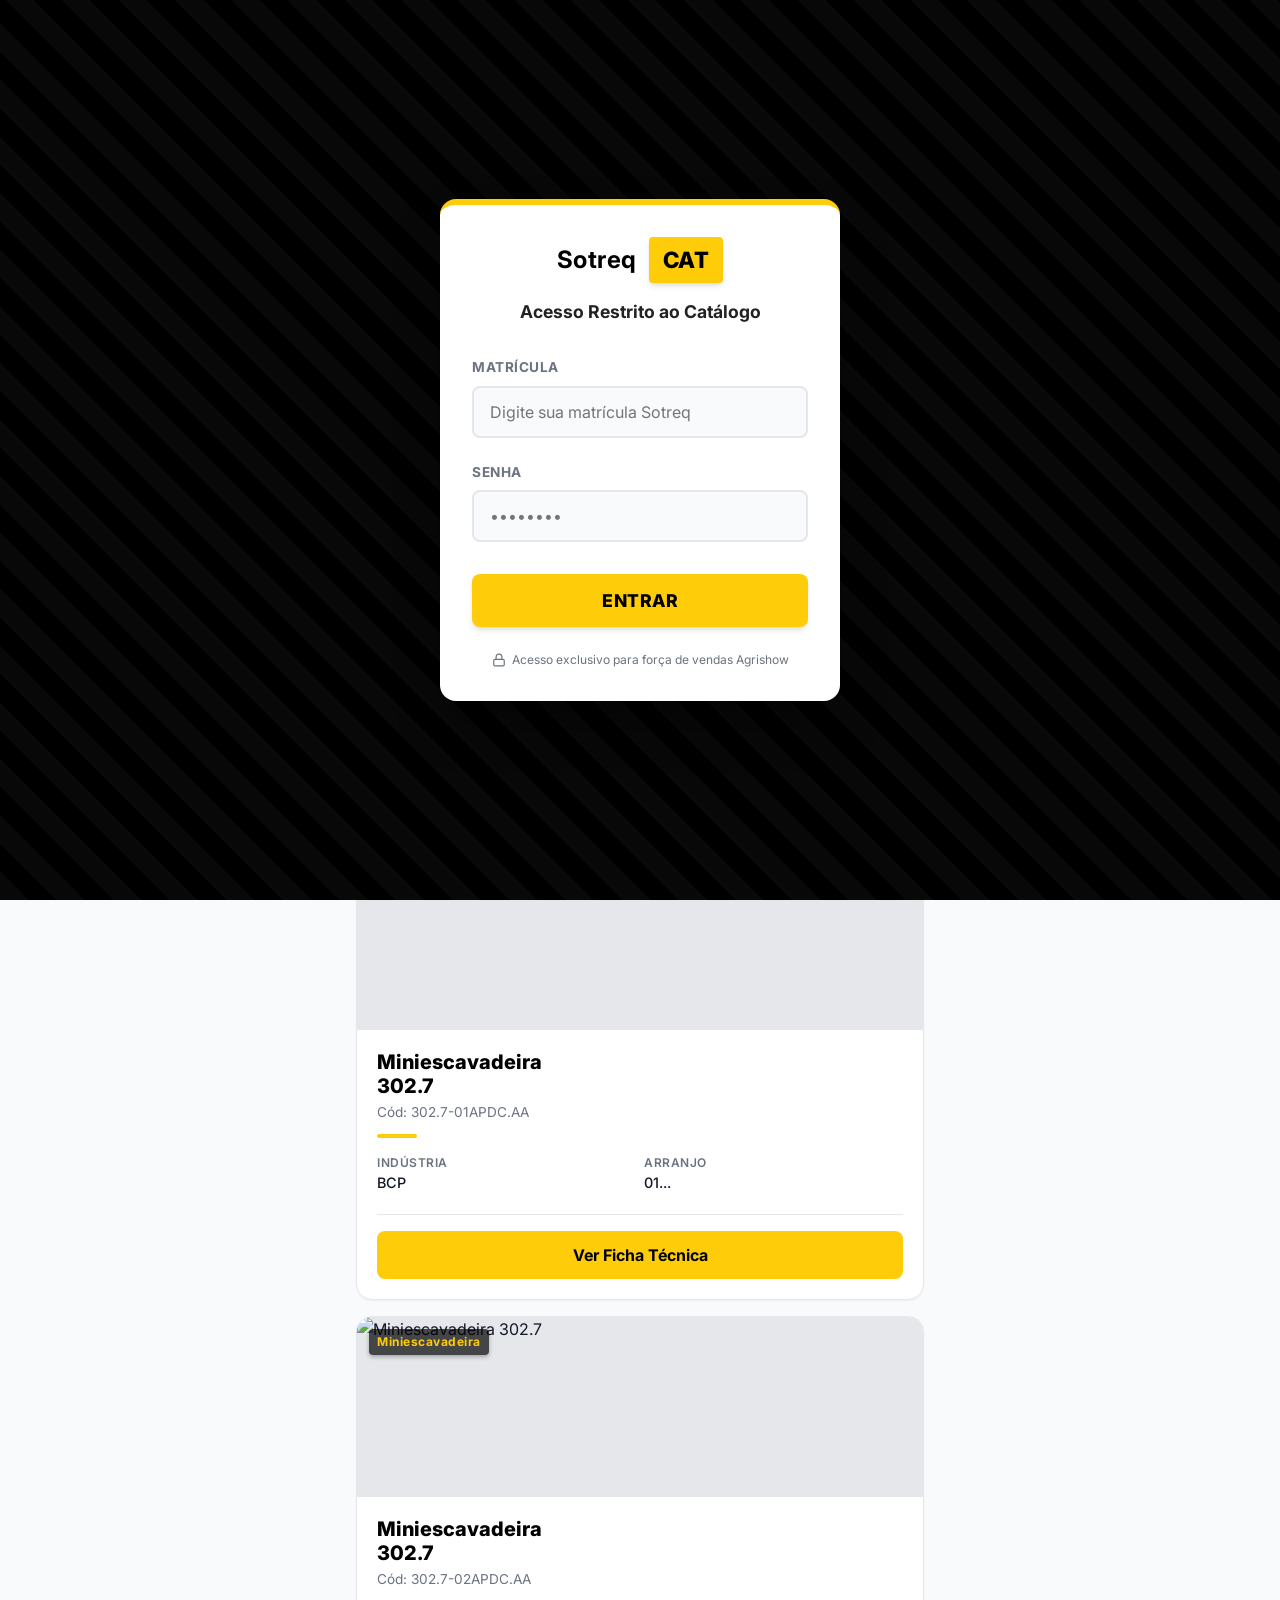
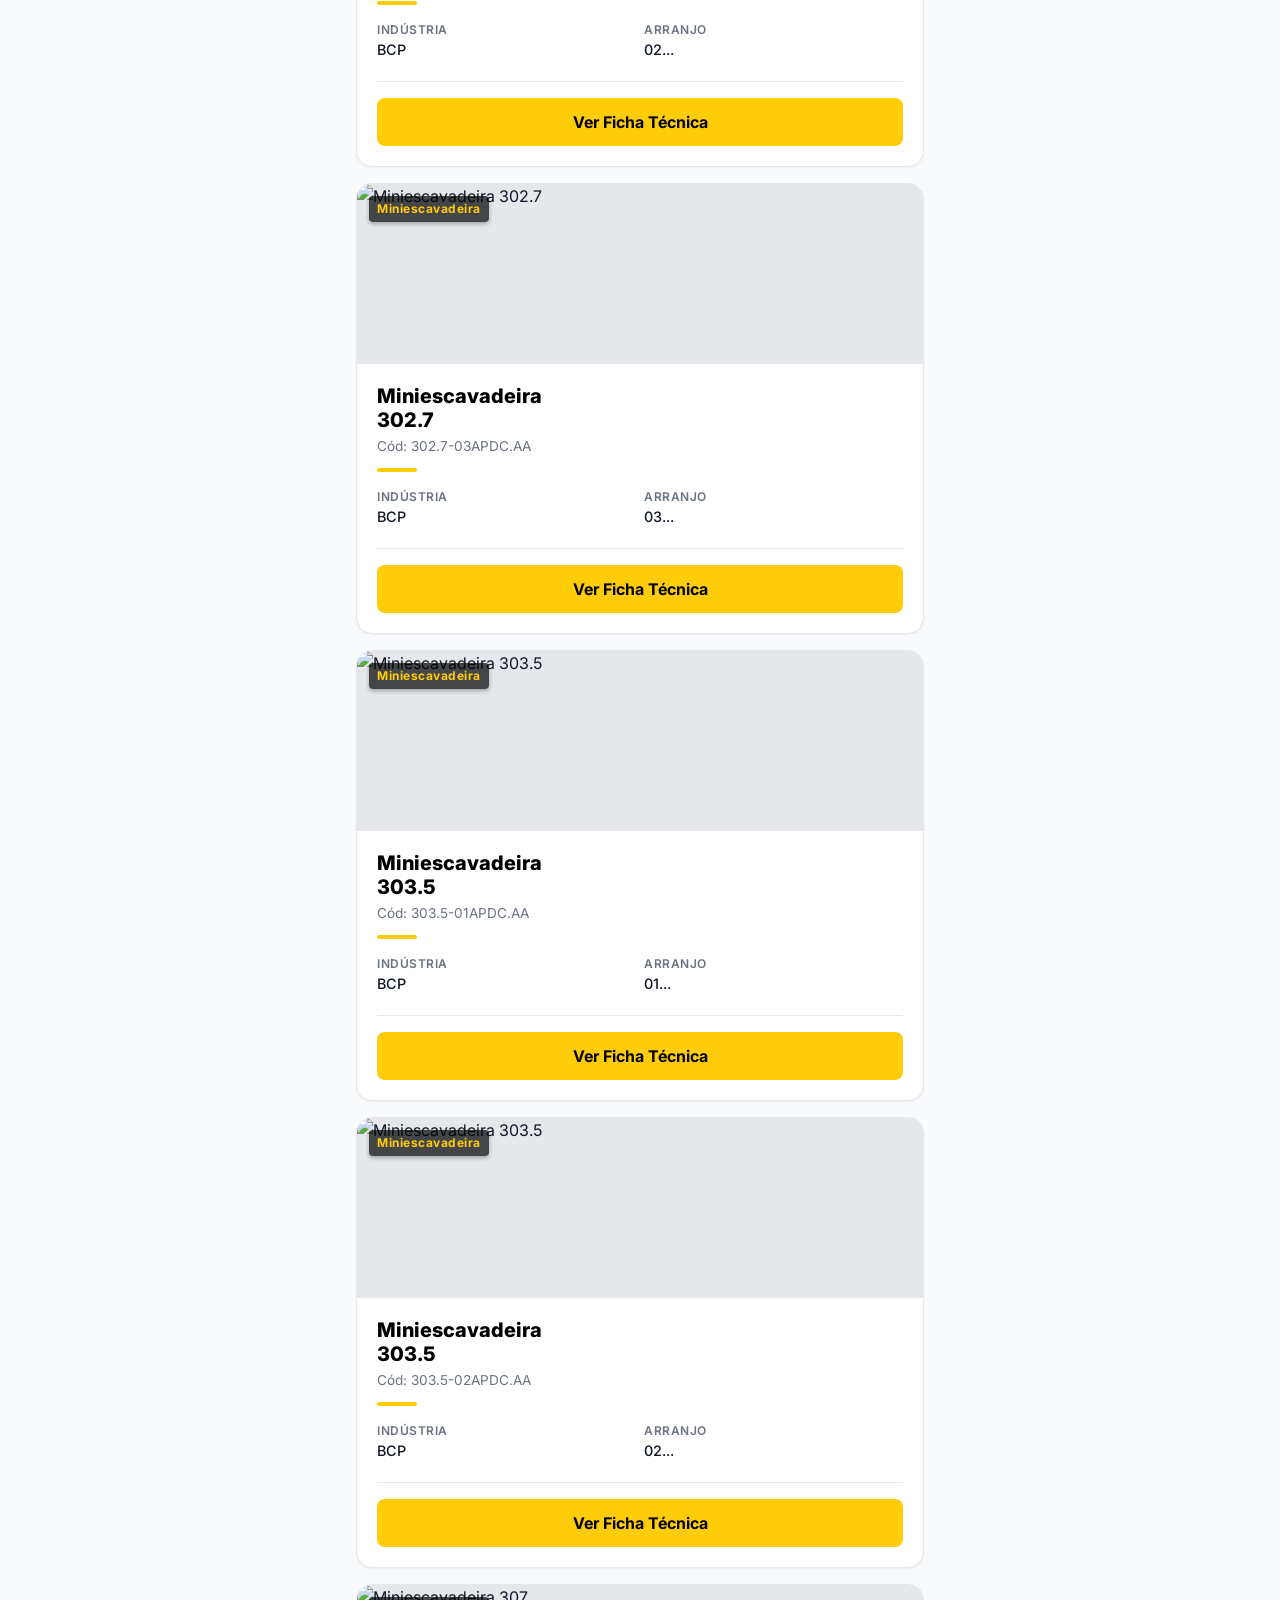
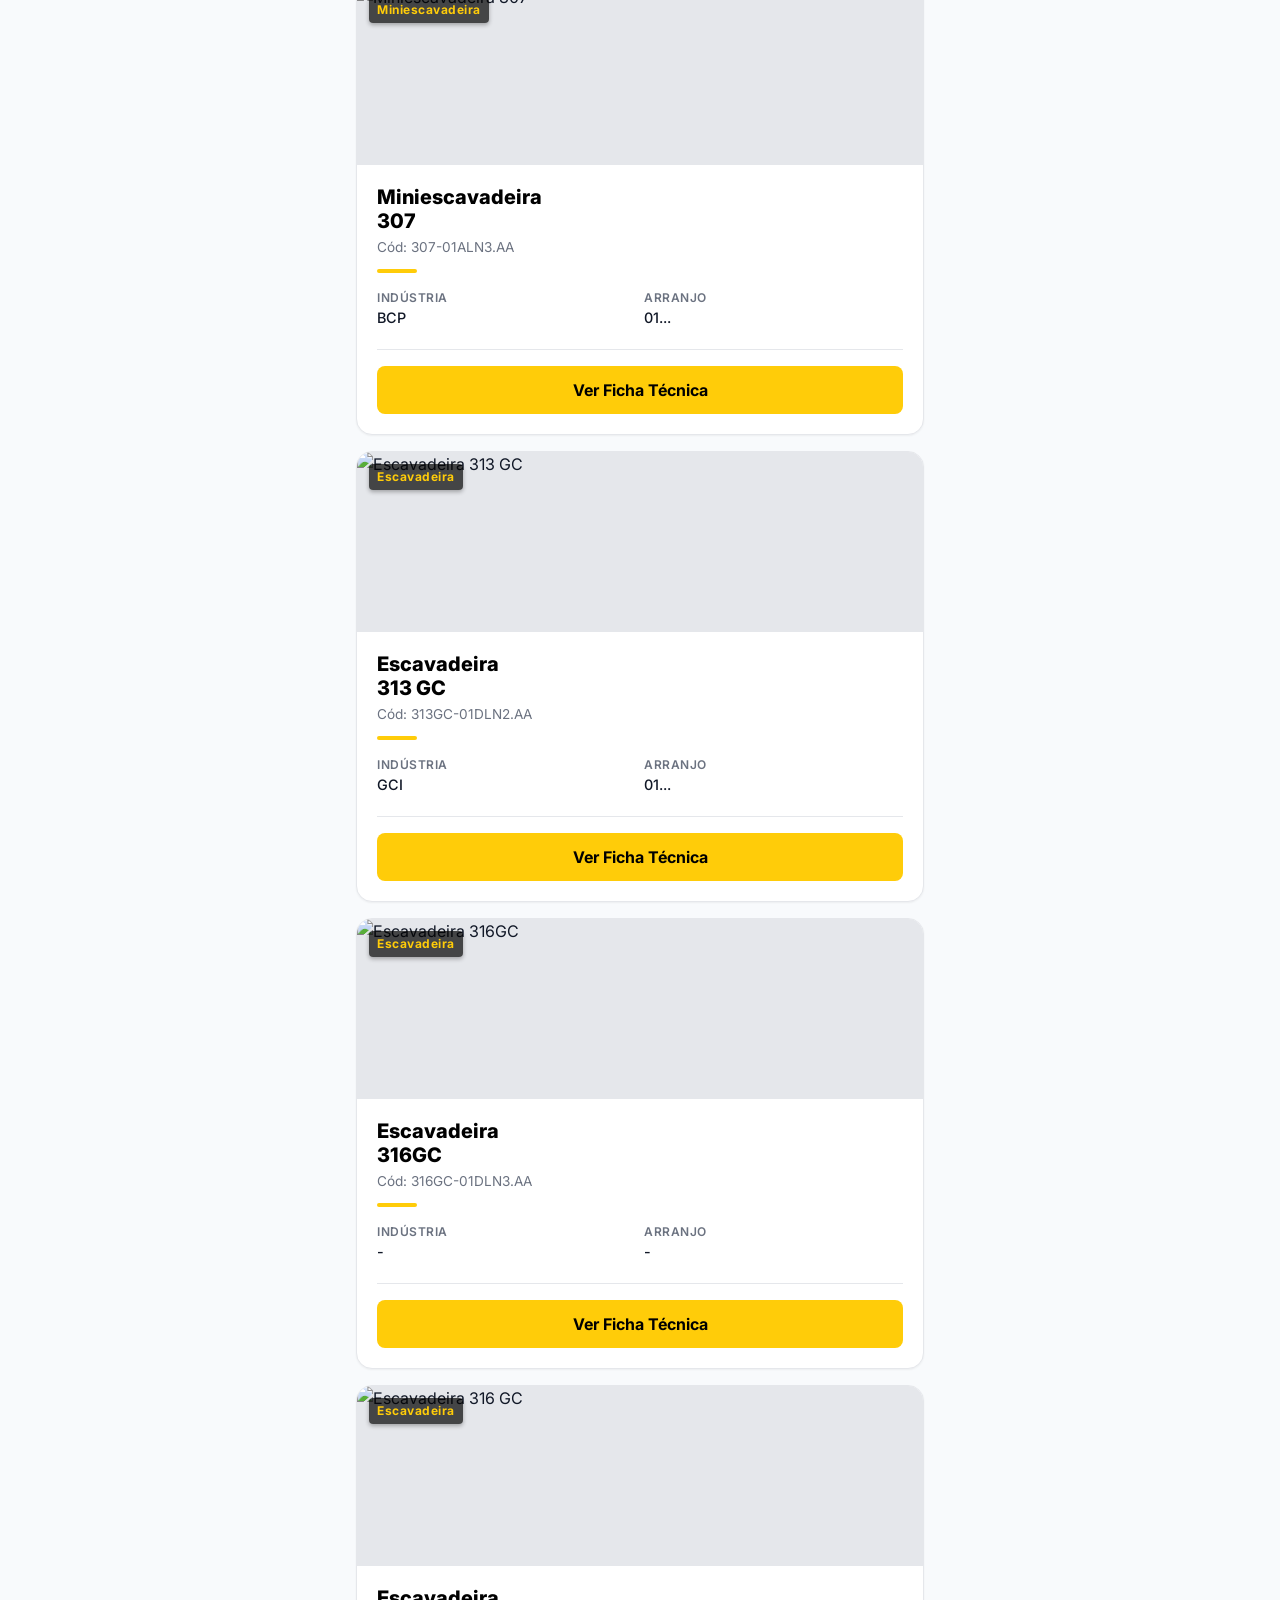
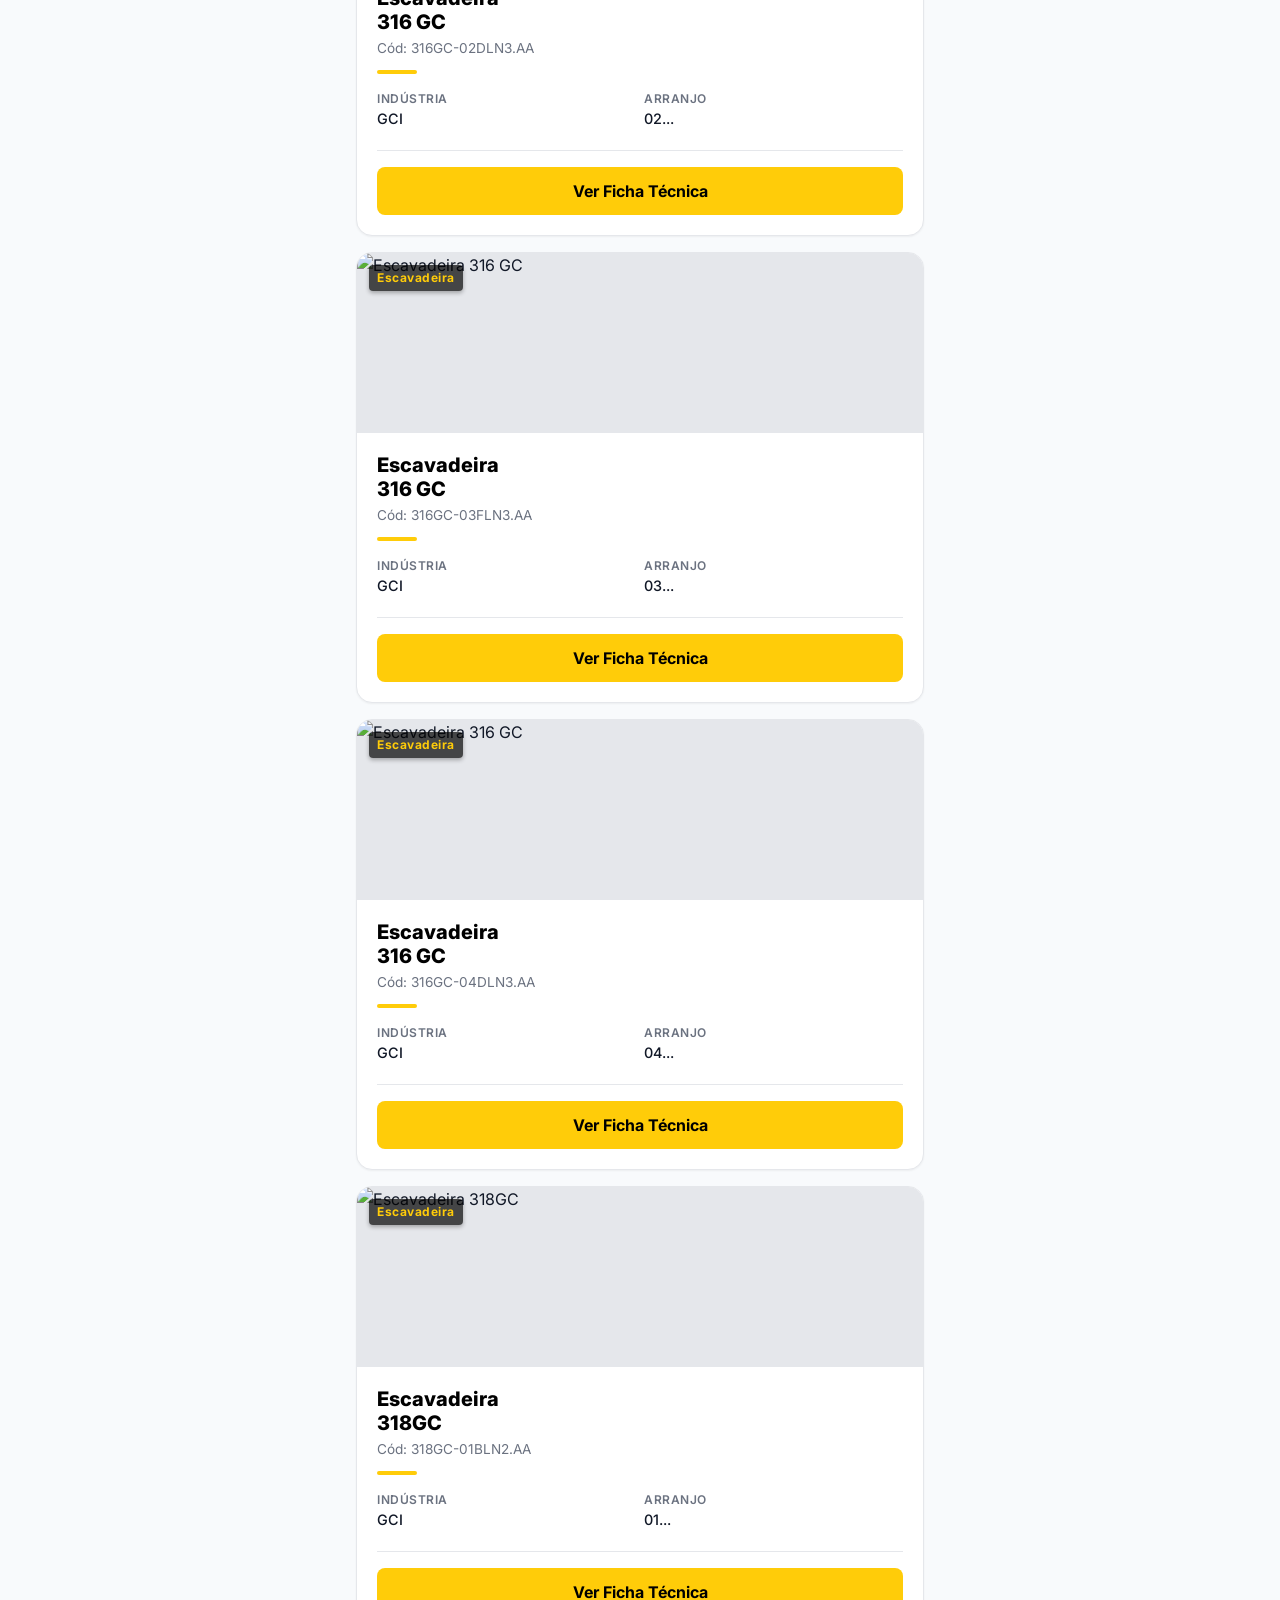
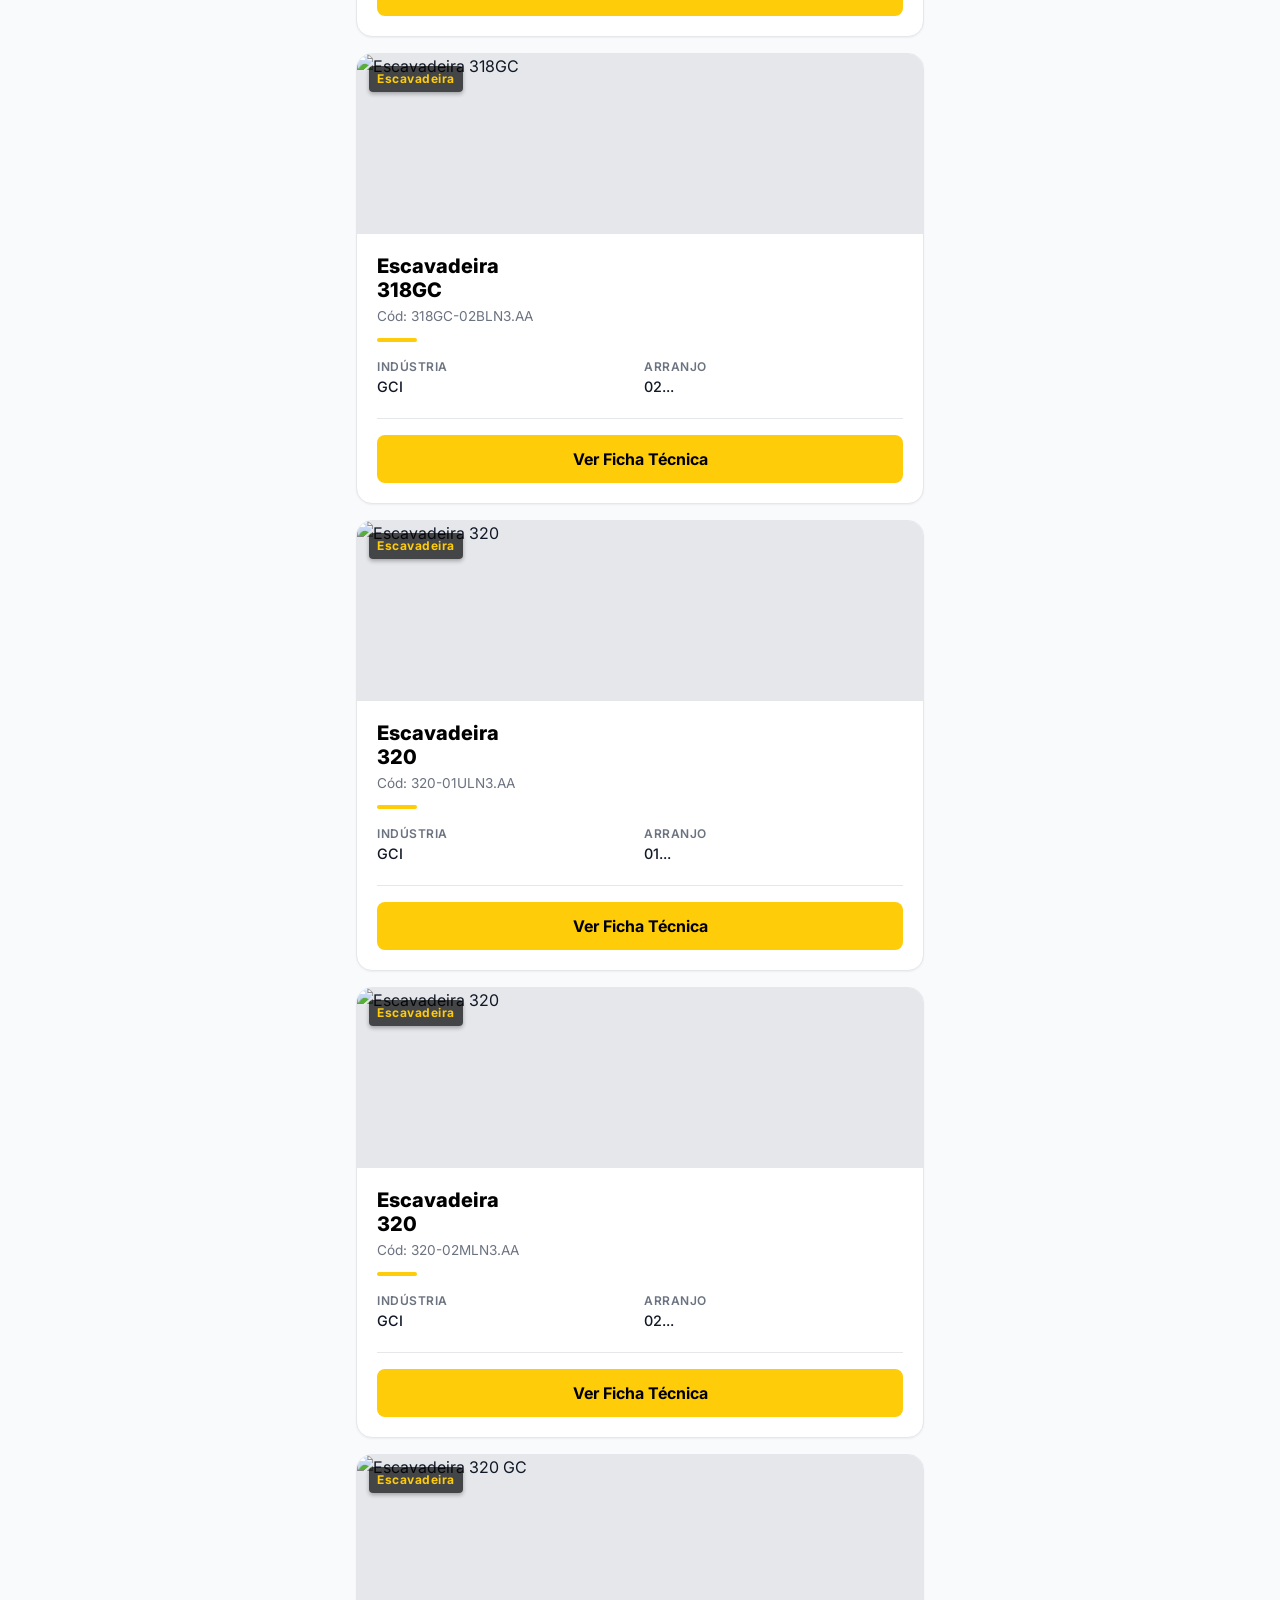
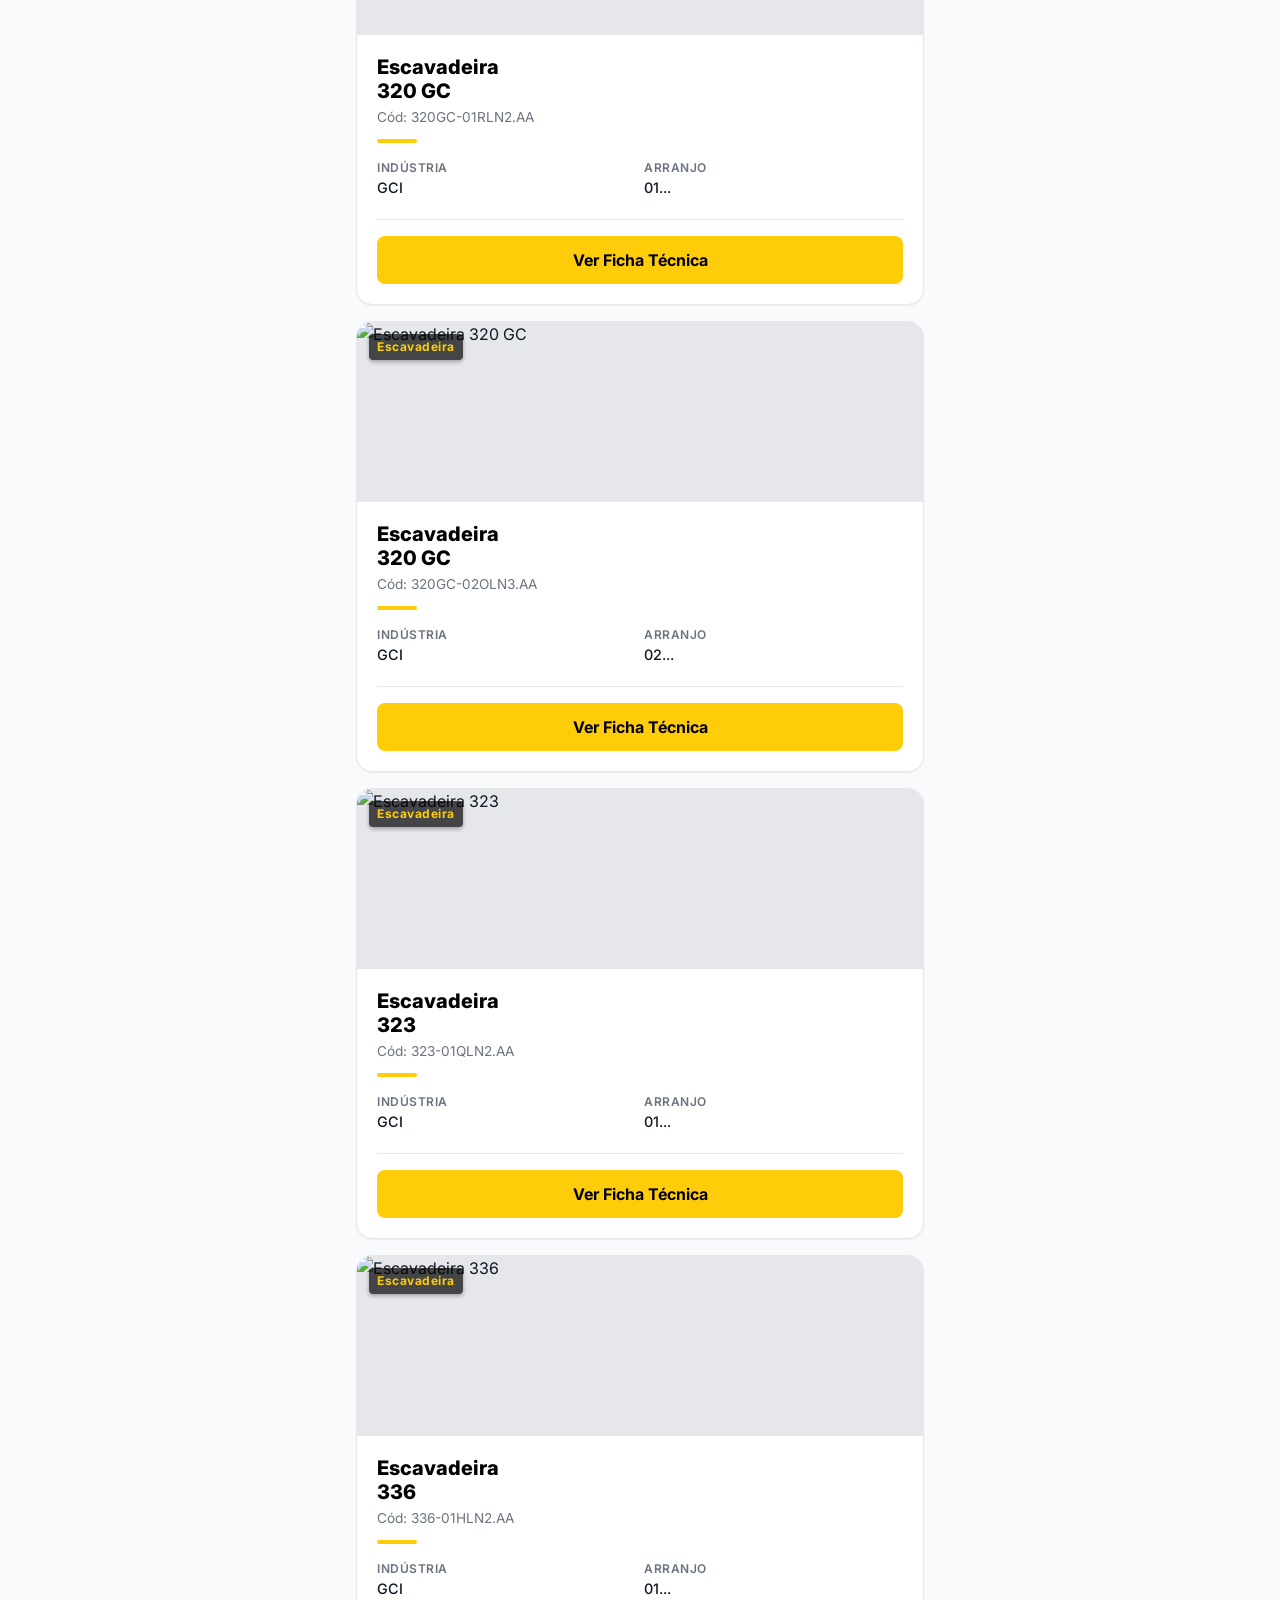
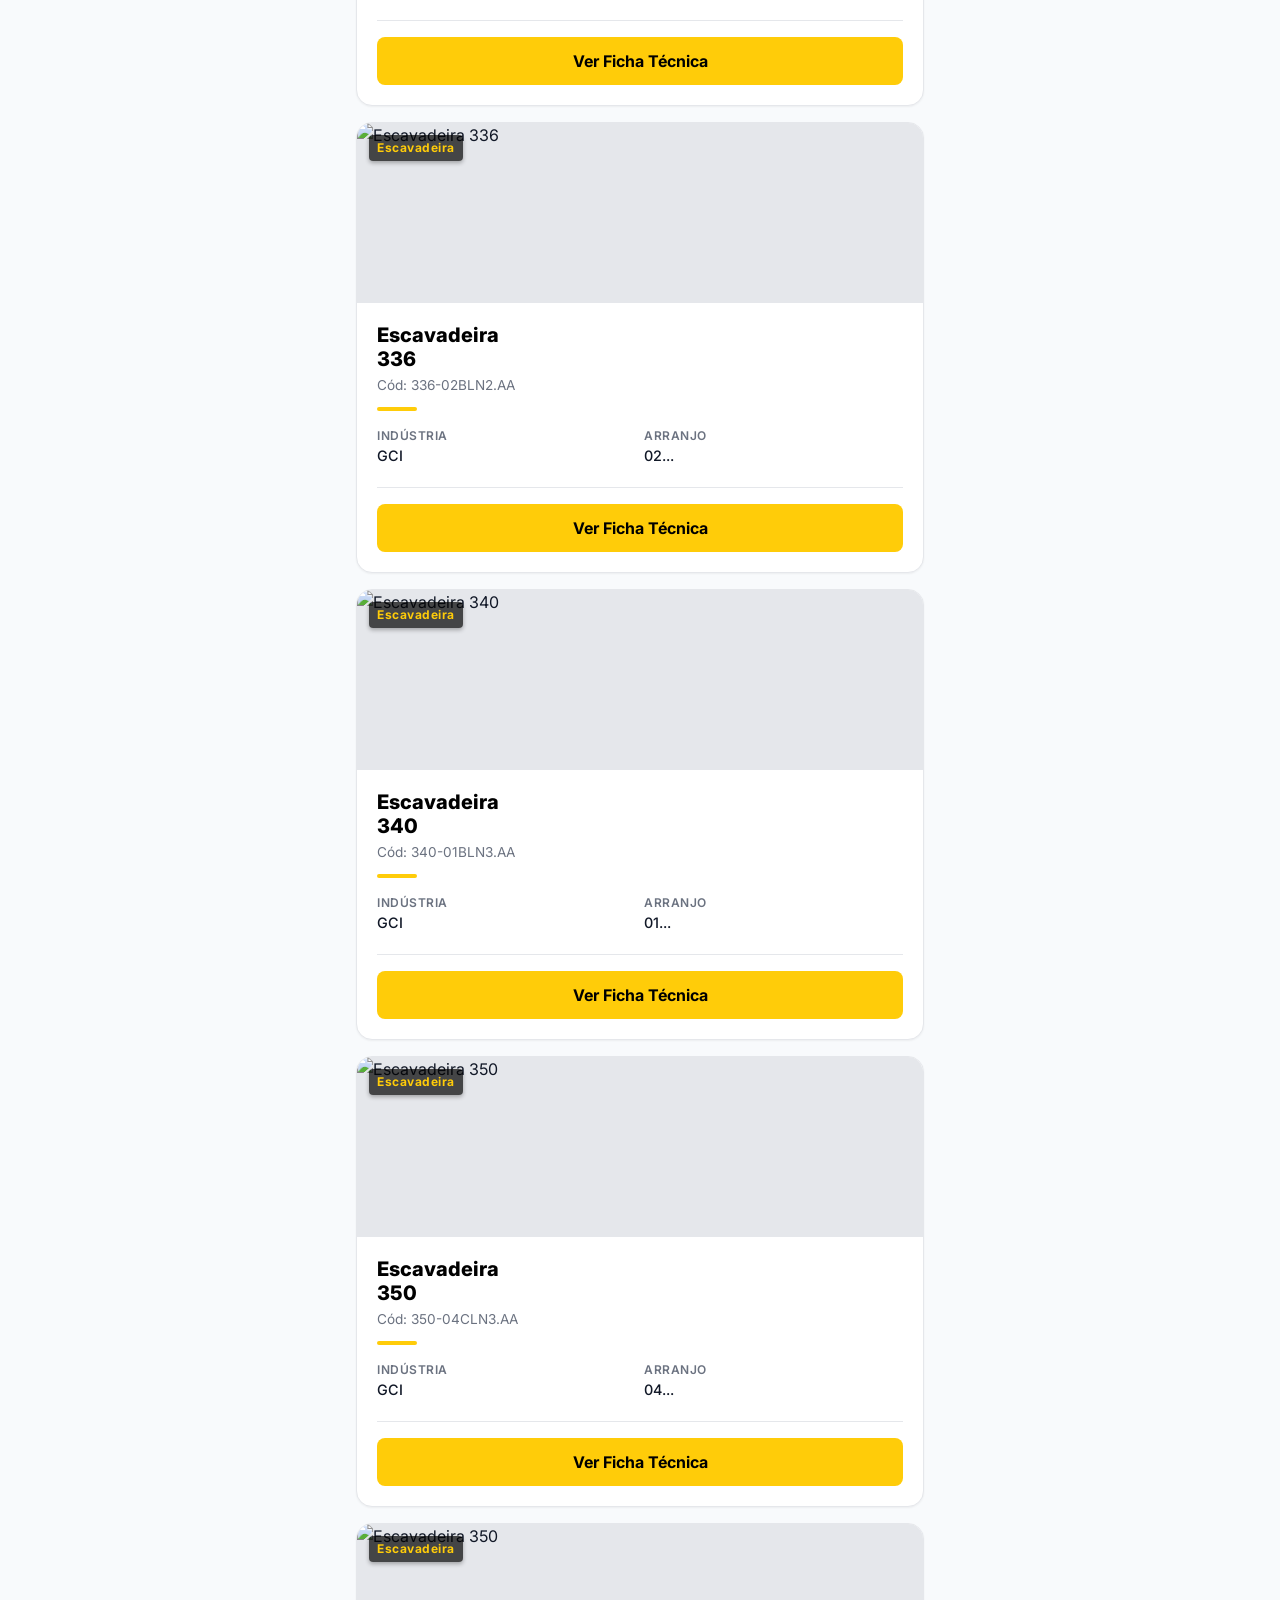
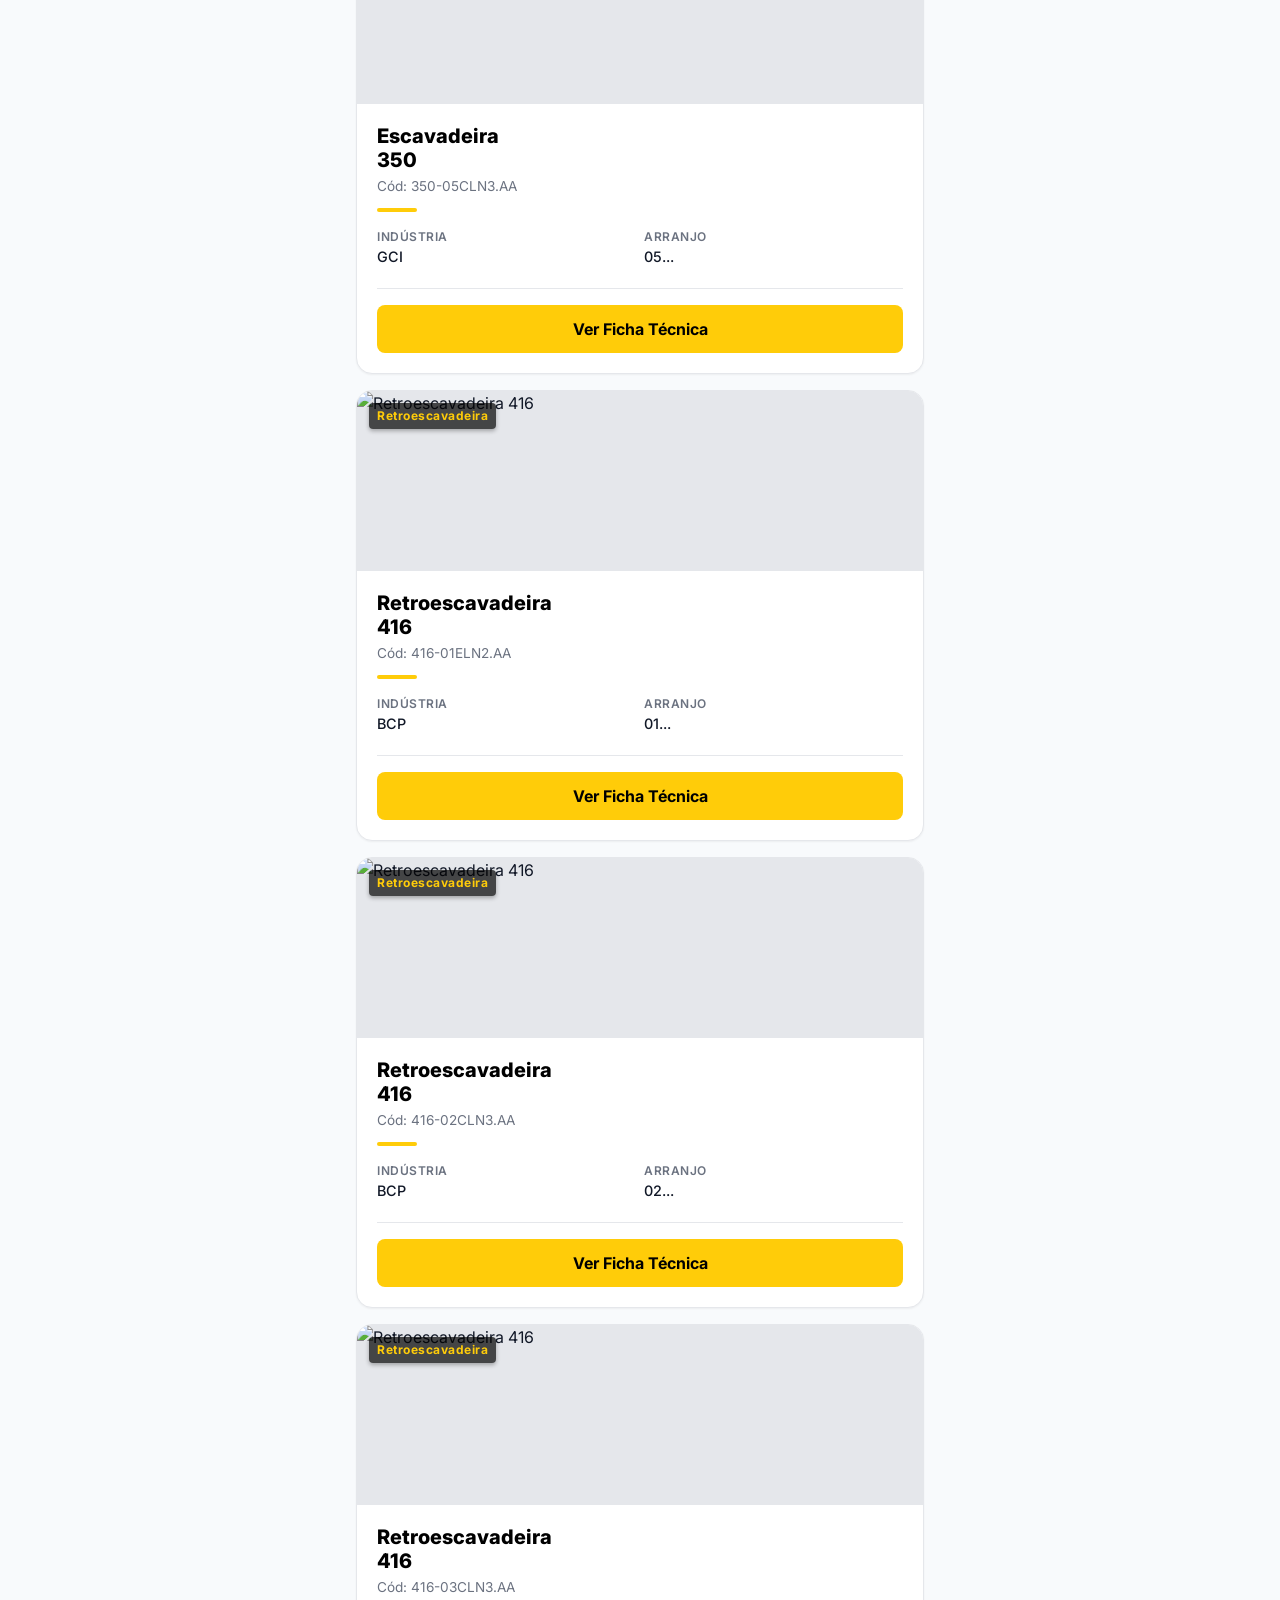
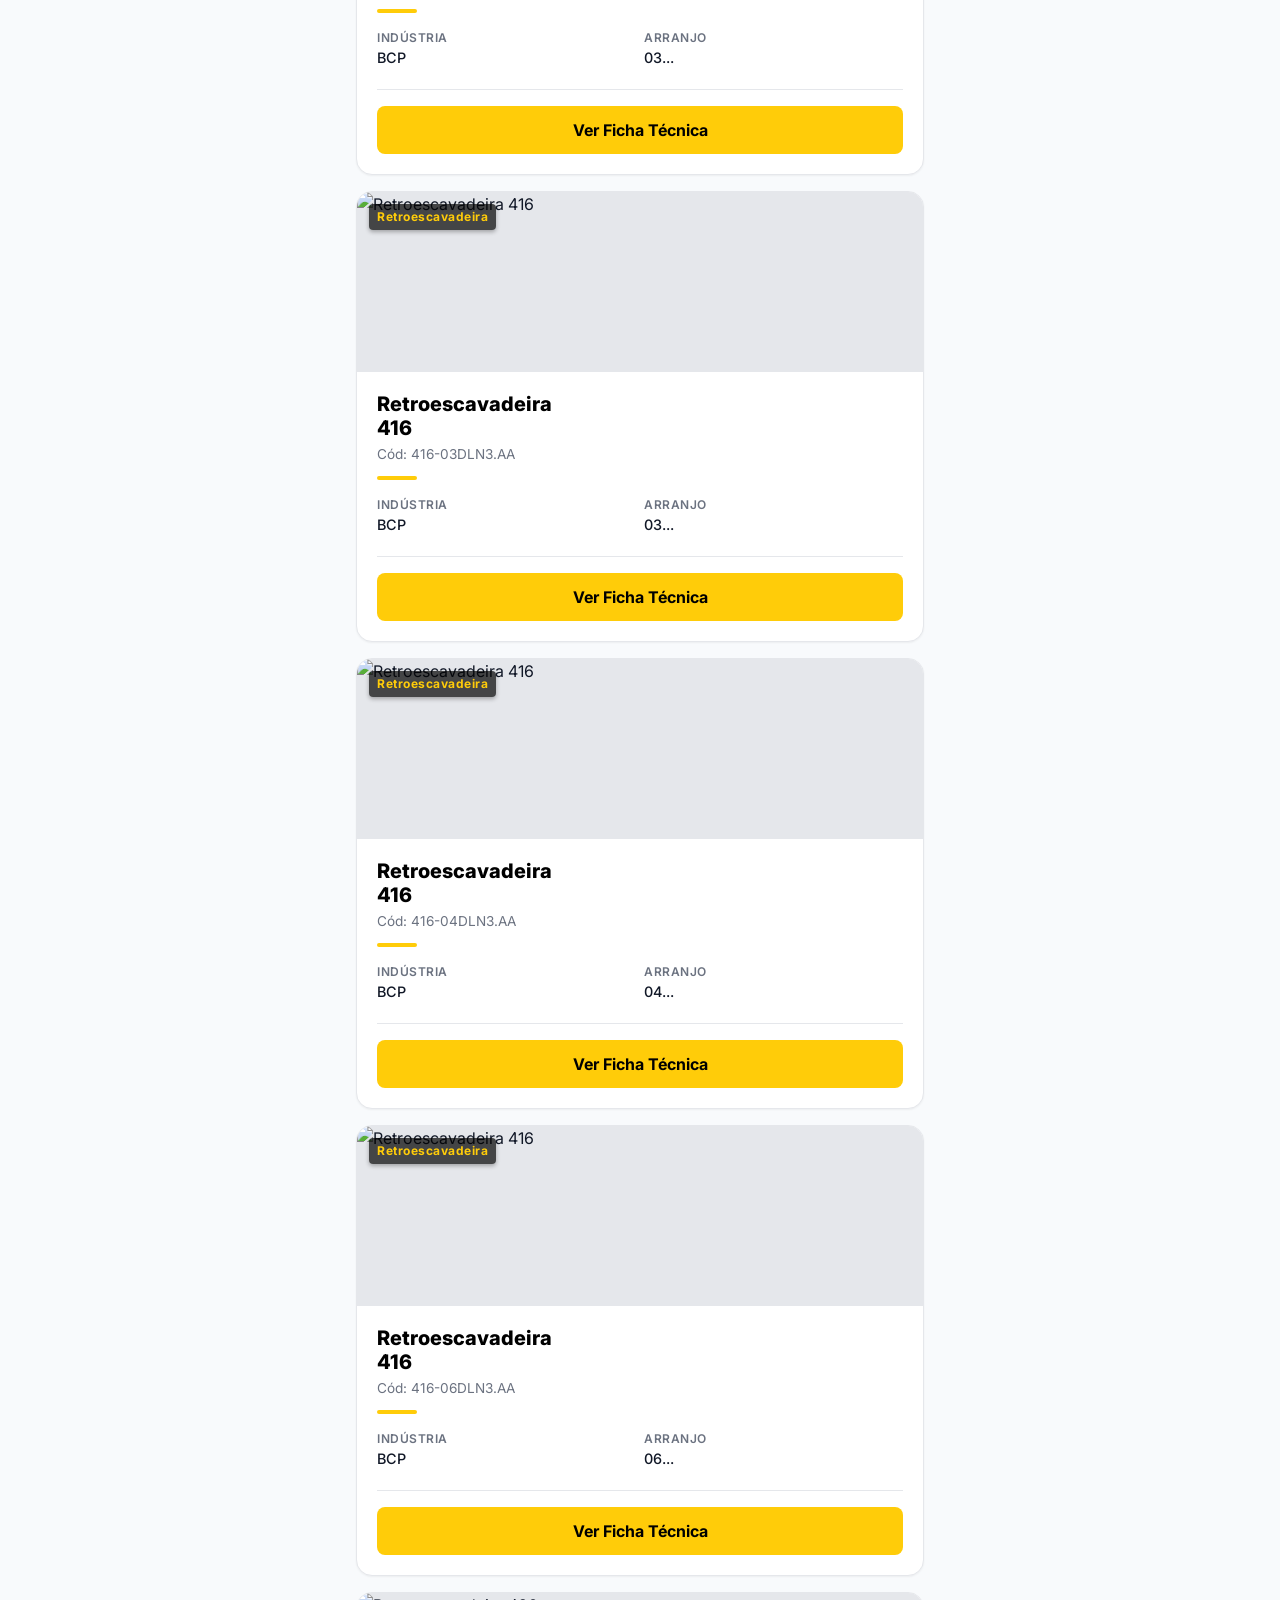
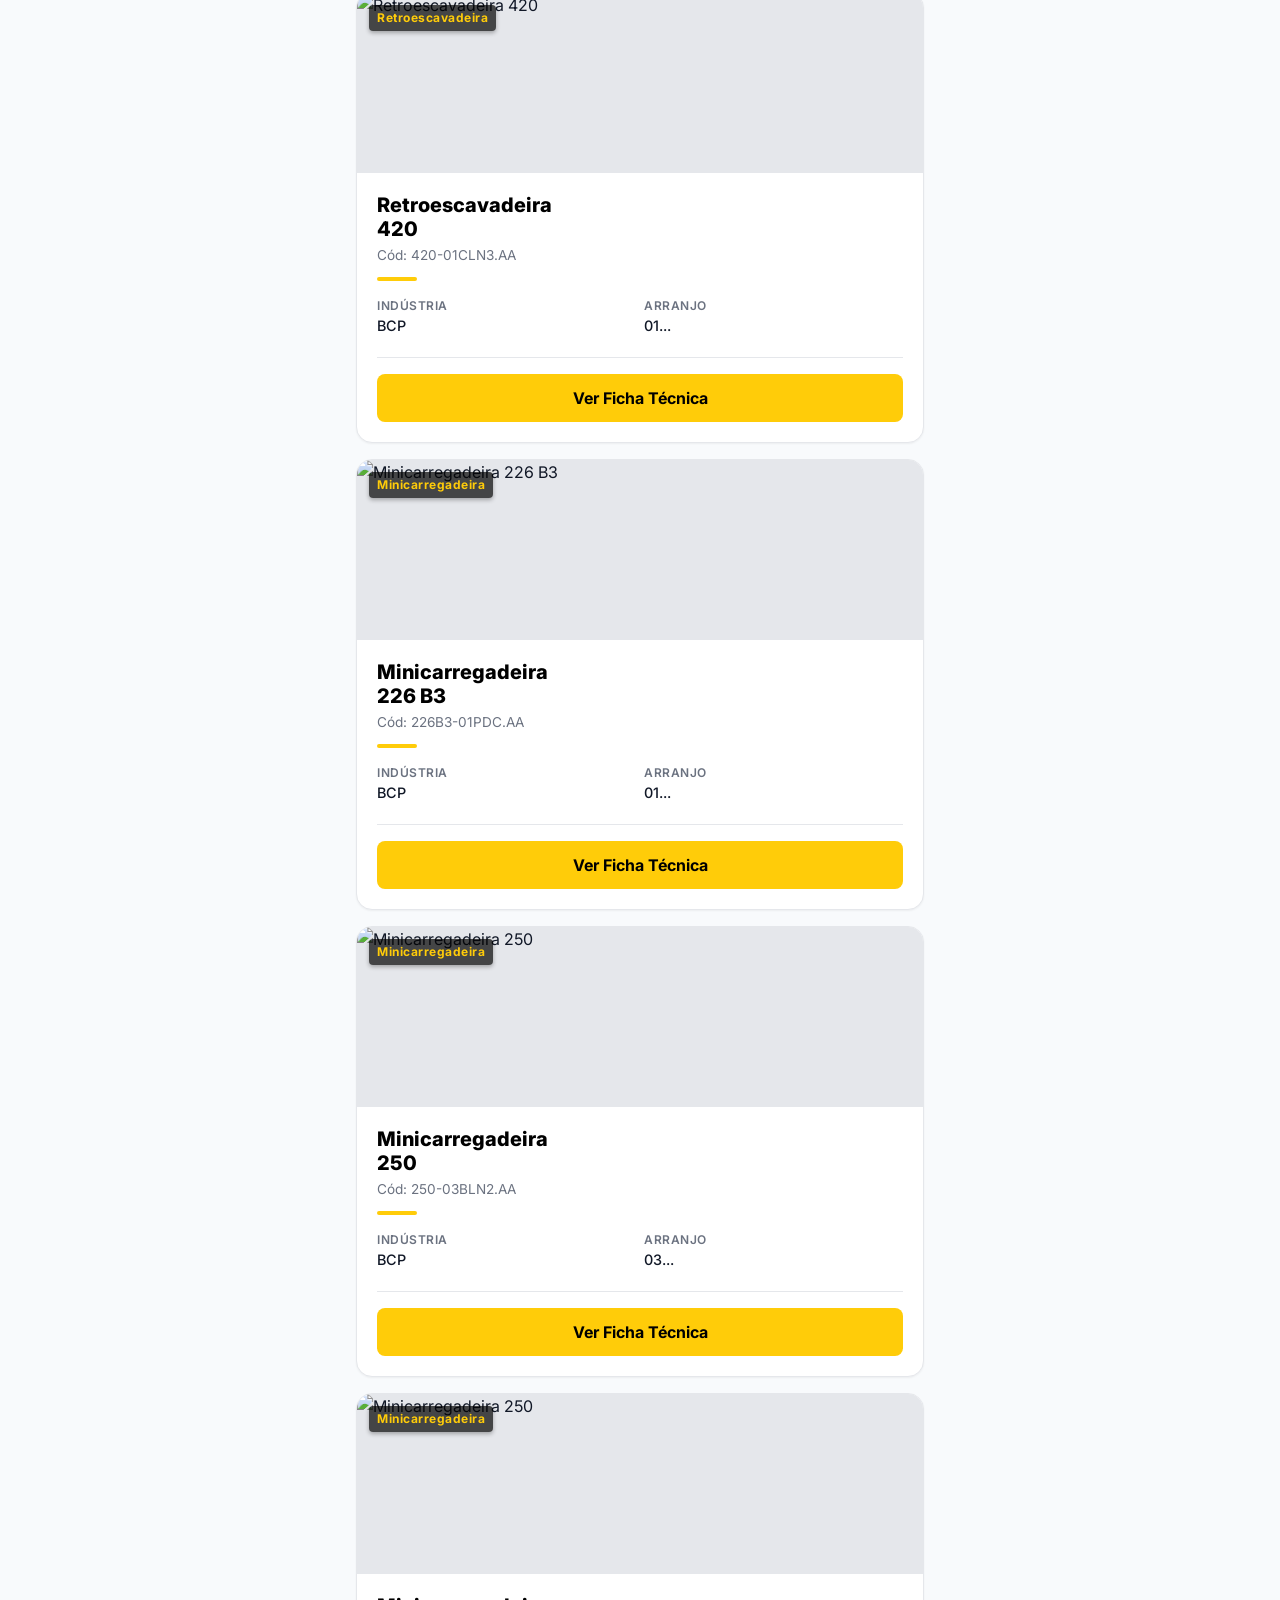
==== commit b45d6799: "feat: add category filter (maquinas vs implementos) v40" ====
--- a/index.html
+++ b/index.html
@@ -14,7 +14,7 @@
     <link rel="preconnect" href="https://fonts.gstatic.com" crossorigin>
     <link href="https://fonts.googleapis.com/css2?family=Inter:wght@400;500;600;700;800&display=swap" rel="stylesheet">
     <!-- CSS -->
-    <link rel="stylesheet" href="css/style.css">
+    <link rel="stylesheet" href="css/style.css?v=40">
 </head>
 <body>
 
@@ -74,6 +74,15 @@
                 <!-- Autocomplete items dynamically injected here -->
             </div>
         </section>
+        
+        <!-- Category Filter (Top Level) -->
+        <section class="category-section">
+            <div class="category-tabs" id="categoryTabs">
+                <button class="category-tab active" data-category="all">Todos</button>
+                <button class="category-tab" data-category="maquinas">Máquinas</button>
+                <button class="category-tab" data-category="implementos">Implementos</button>
+            </div>
+        </section>
 
         <section class="filters-section">
             <div class="chips-container" id="chipsContainer">
@@ -104,8 +113,8 @@
     </div>
 
     <!-- Scripts -->
-    <script src="js/data.js?v=36"></script>
-    <script src="js/app.js?v=36"></script>
+    <script src="js/data.js?v=40"></script>
+    <script src="js/app.js?v=40"></script>
     <script>
         // Registrar Service Worker
         if ('serviceWorker' in navigator) {
--- a/css/style.css
+++ b/css/style.css
@@ -658,3 +658,43 @@
     justify-content: center;
     gap: 6px;
 }
+
+/* ----- CATEGORY FILTER ----- */
+.category-section {
+  margin-bottom: 1rem;
+}
+
+.category-tabs {
+  display: flex;
+  background-color: var(--border-grey);
+  padding: 4px;
+  border-radius: var(--radius-md);
+  gap: 4px;
+}
+
+.category-tab {
+  flex: 1;
+  padding: 0.75rem 0.5rem;
+  border-radius: calc(var(--radius-md) - 4px);
+  font-size: 0.9rem;
+  font-weight: 700;
+  color: var(--text-muted);
+  transition: all 0.2s ease;
+  text-align: center;
+}
+
+.category-tab.active {
+  background-color: var(--white);
+  color: var(--black);
+  box-shadow: var(--shadow-sm);
+}
+
+.category-tab:active {
+  transform: scale(0.97);
+}
+
+@media (min-width: 600px) {
+  .category-tab {
+    padding: 0.875rem 1rem;
+  }
+}
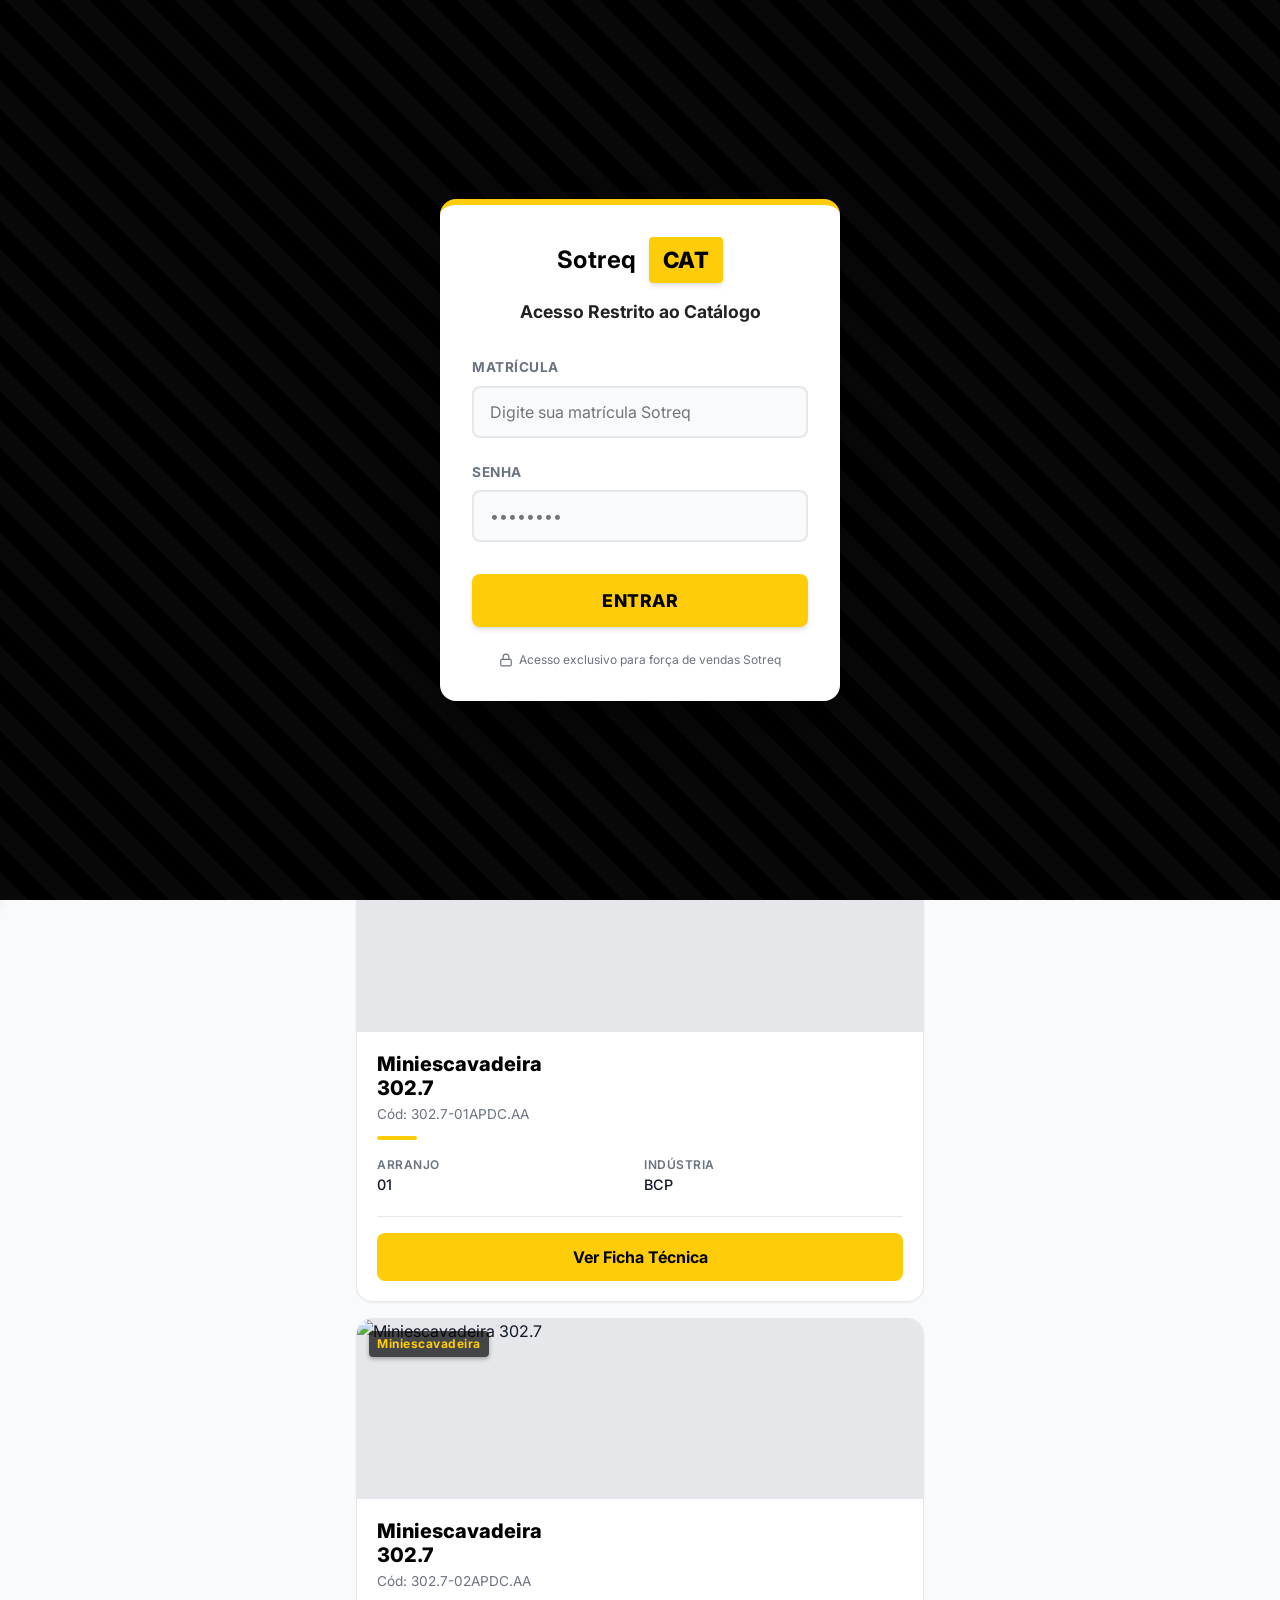
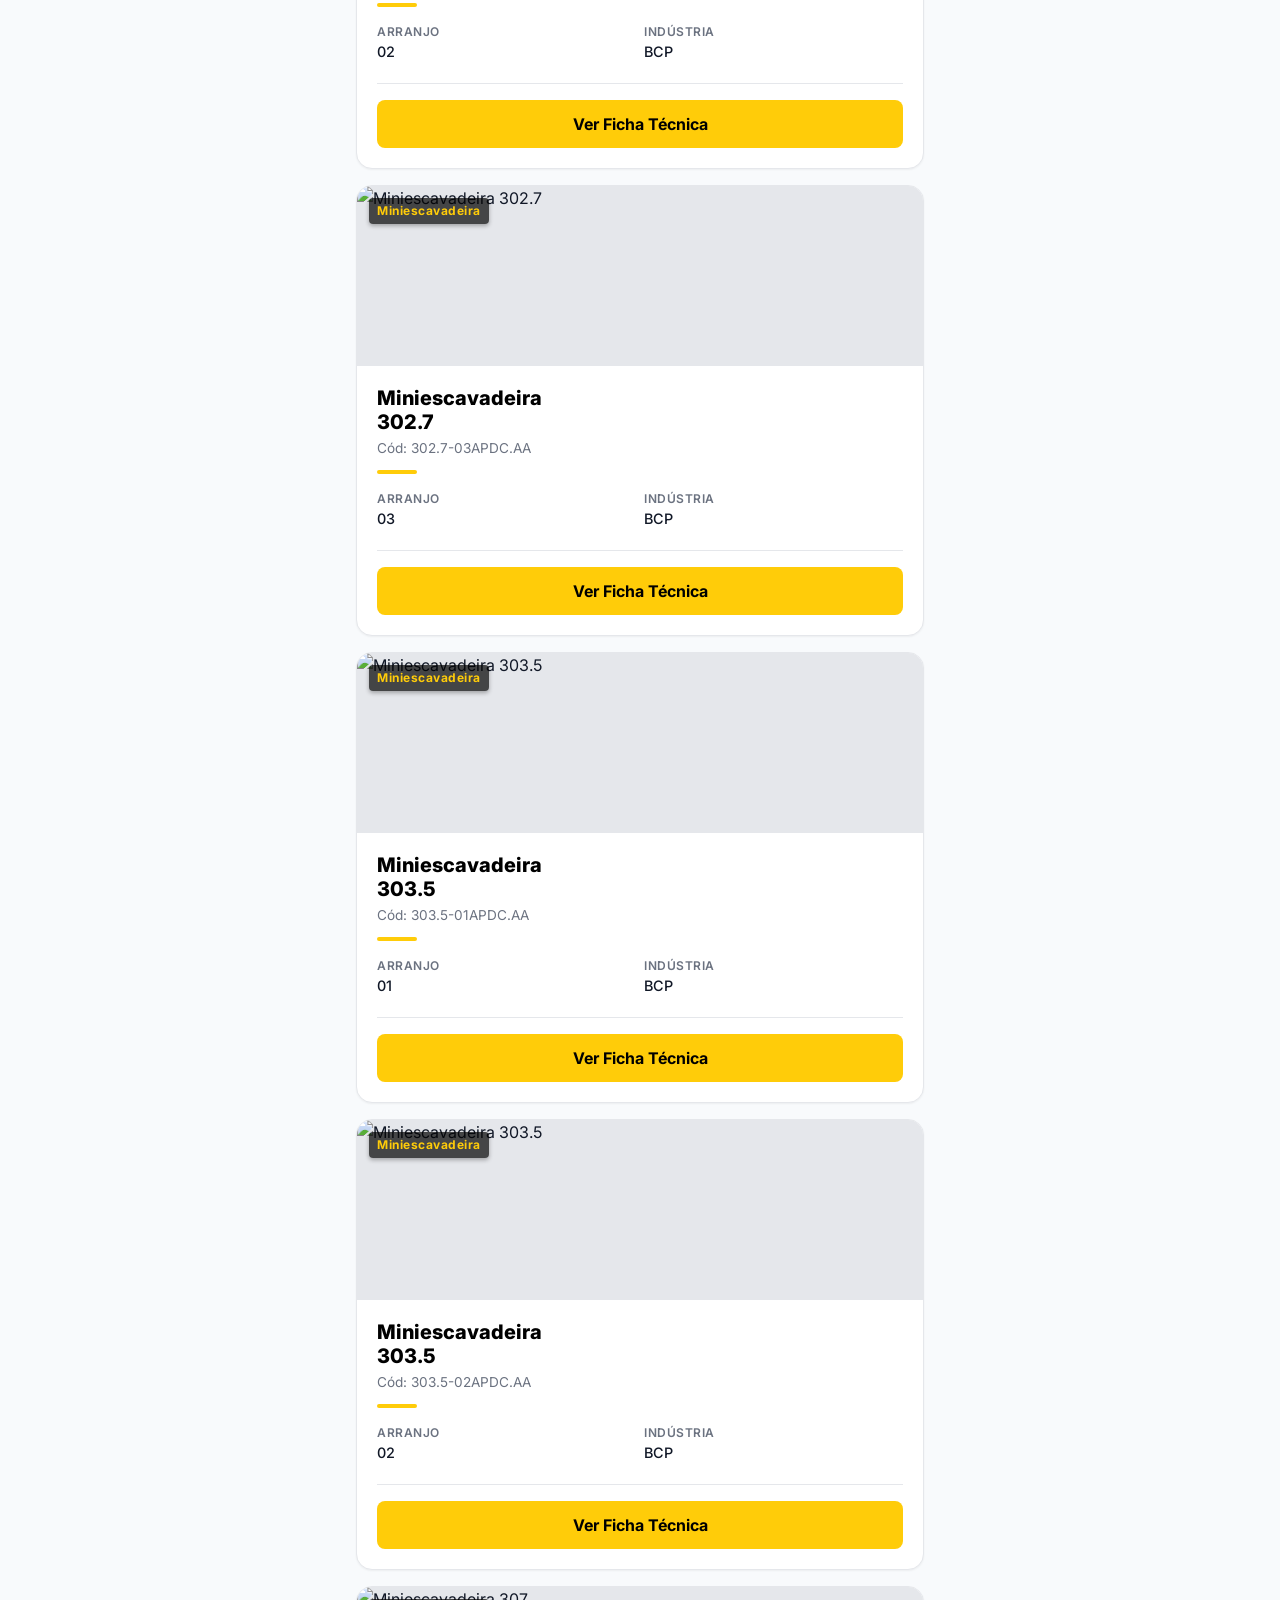
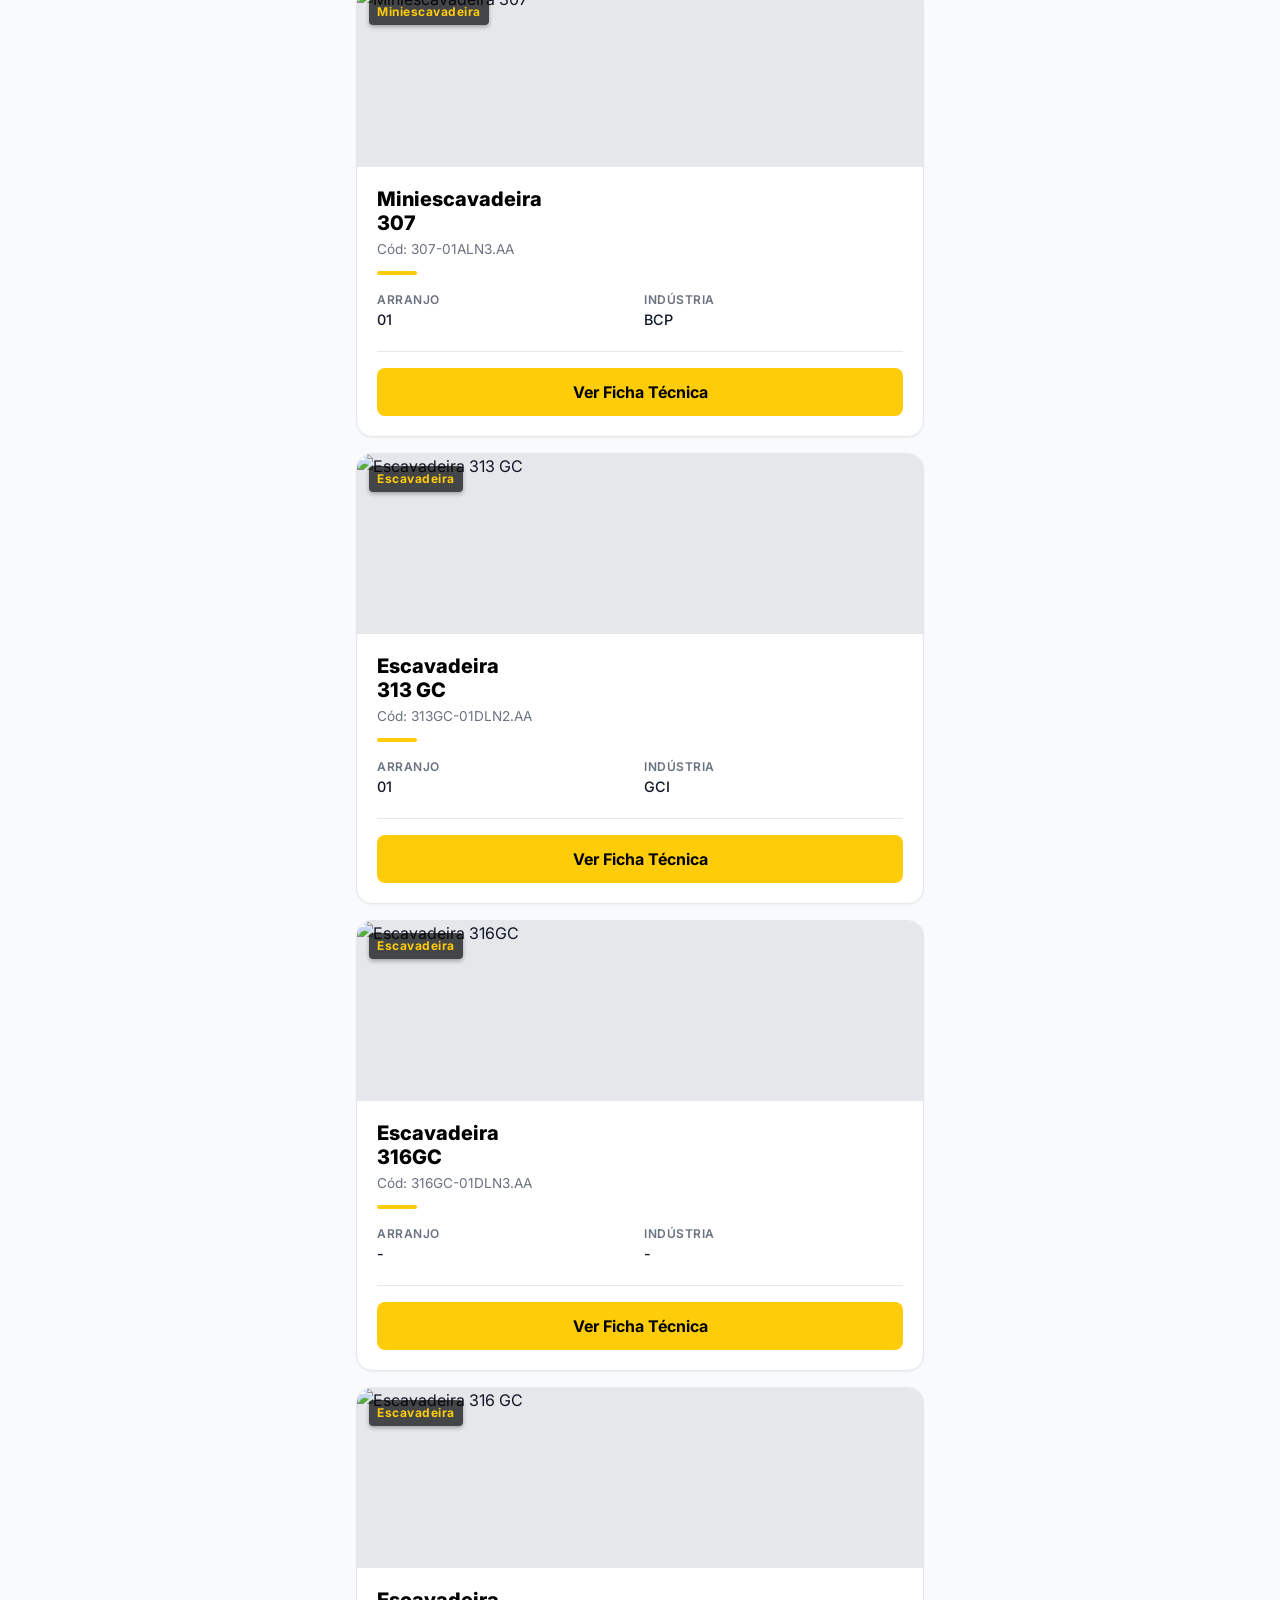
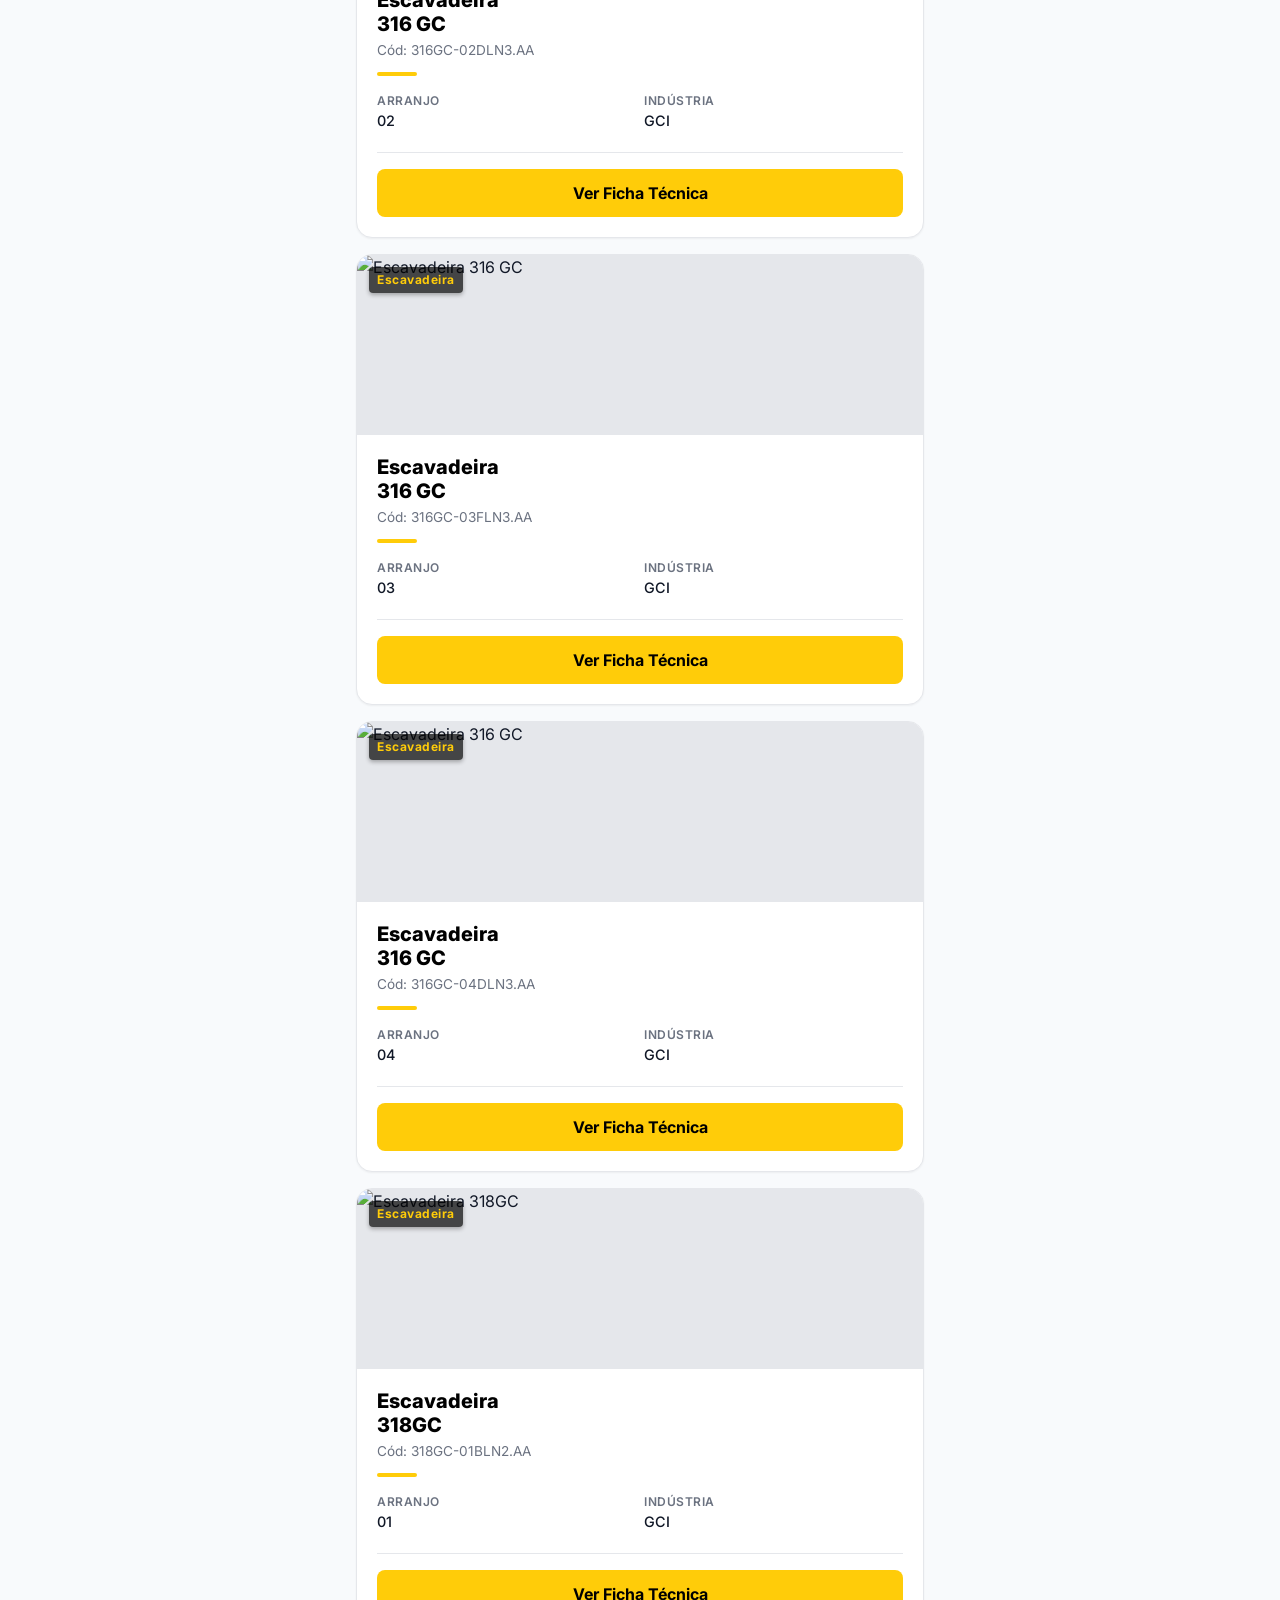
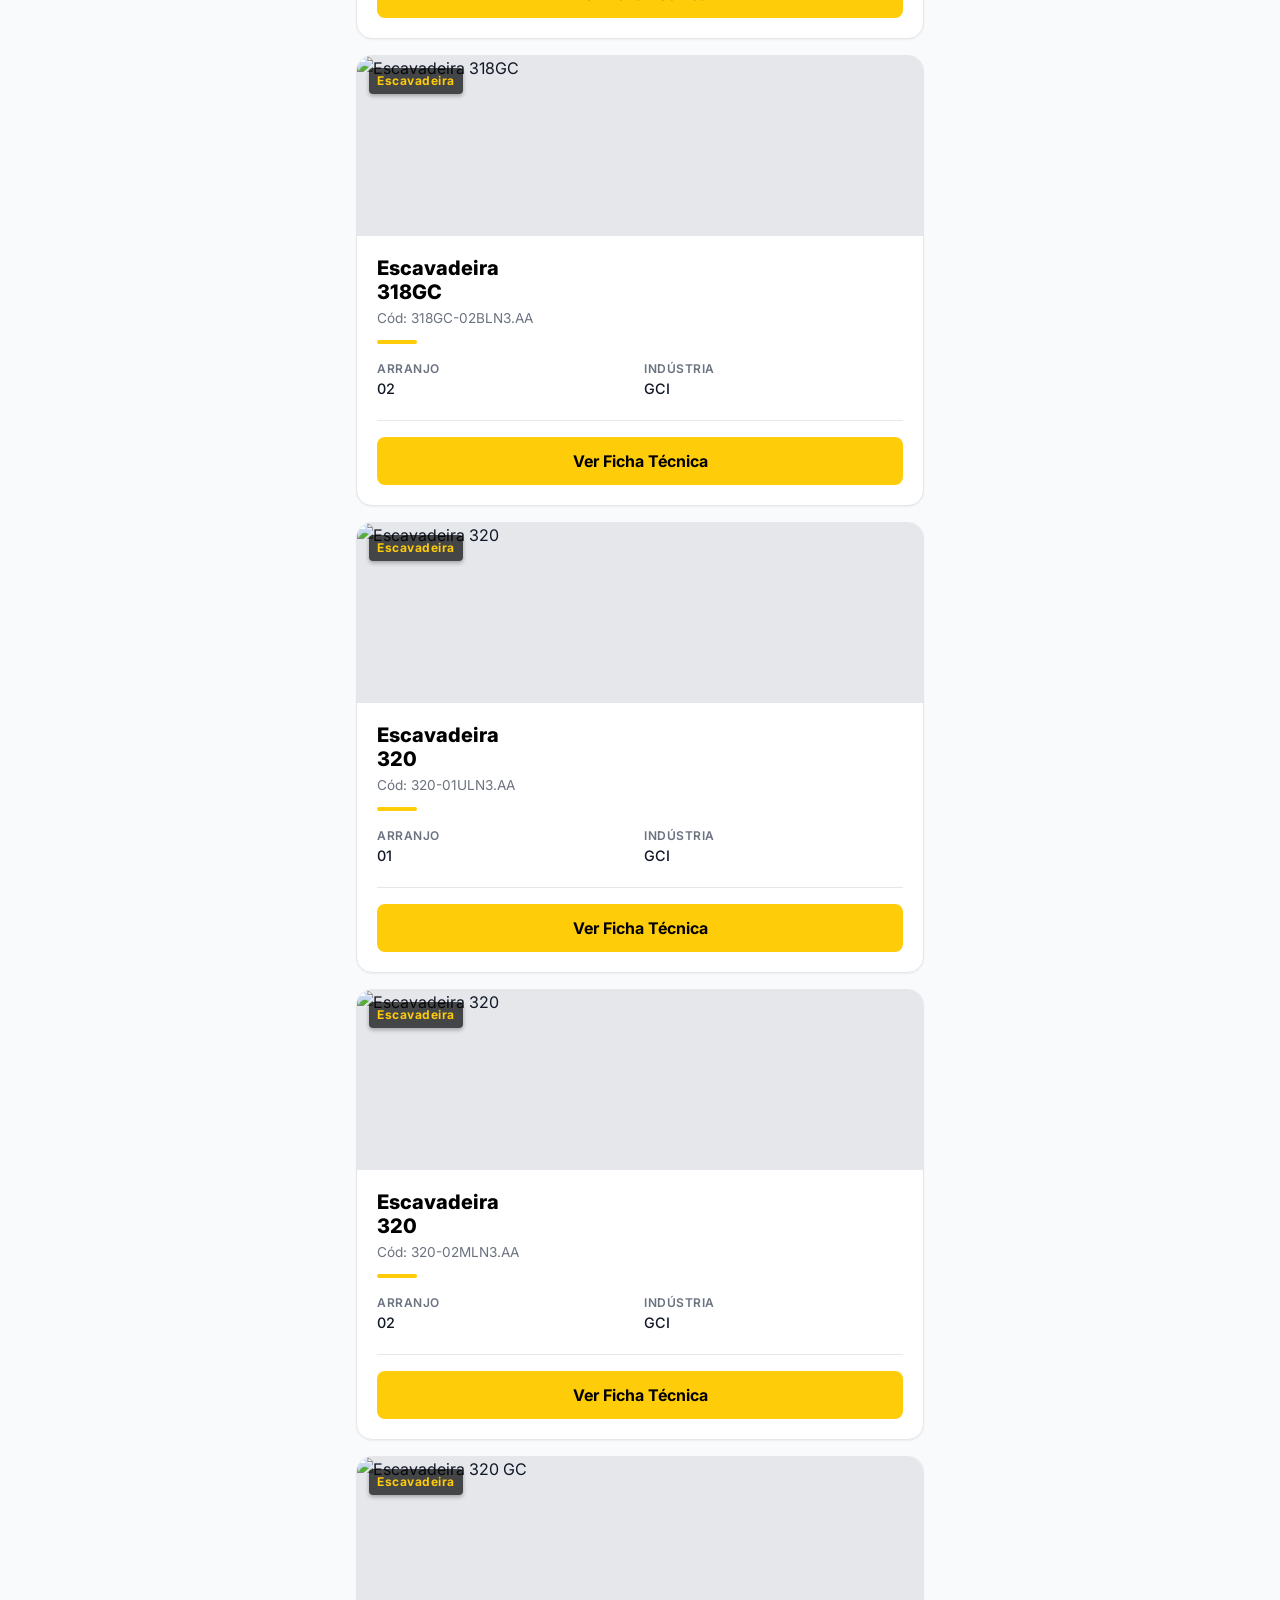
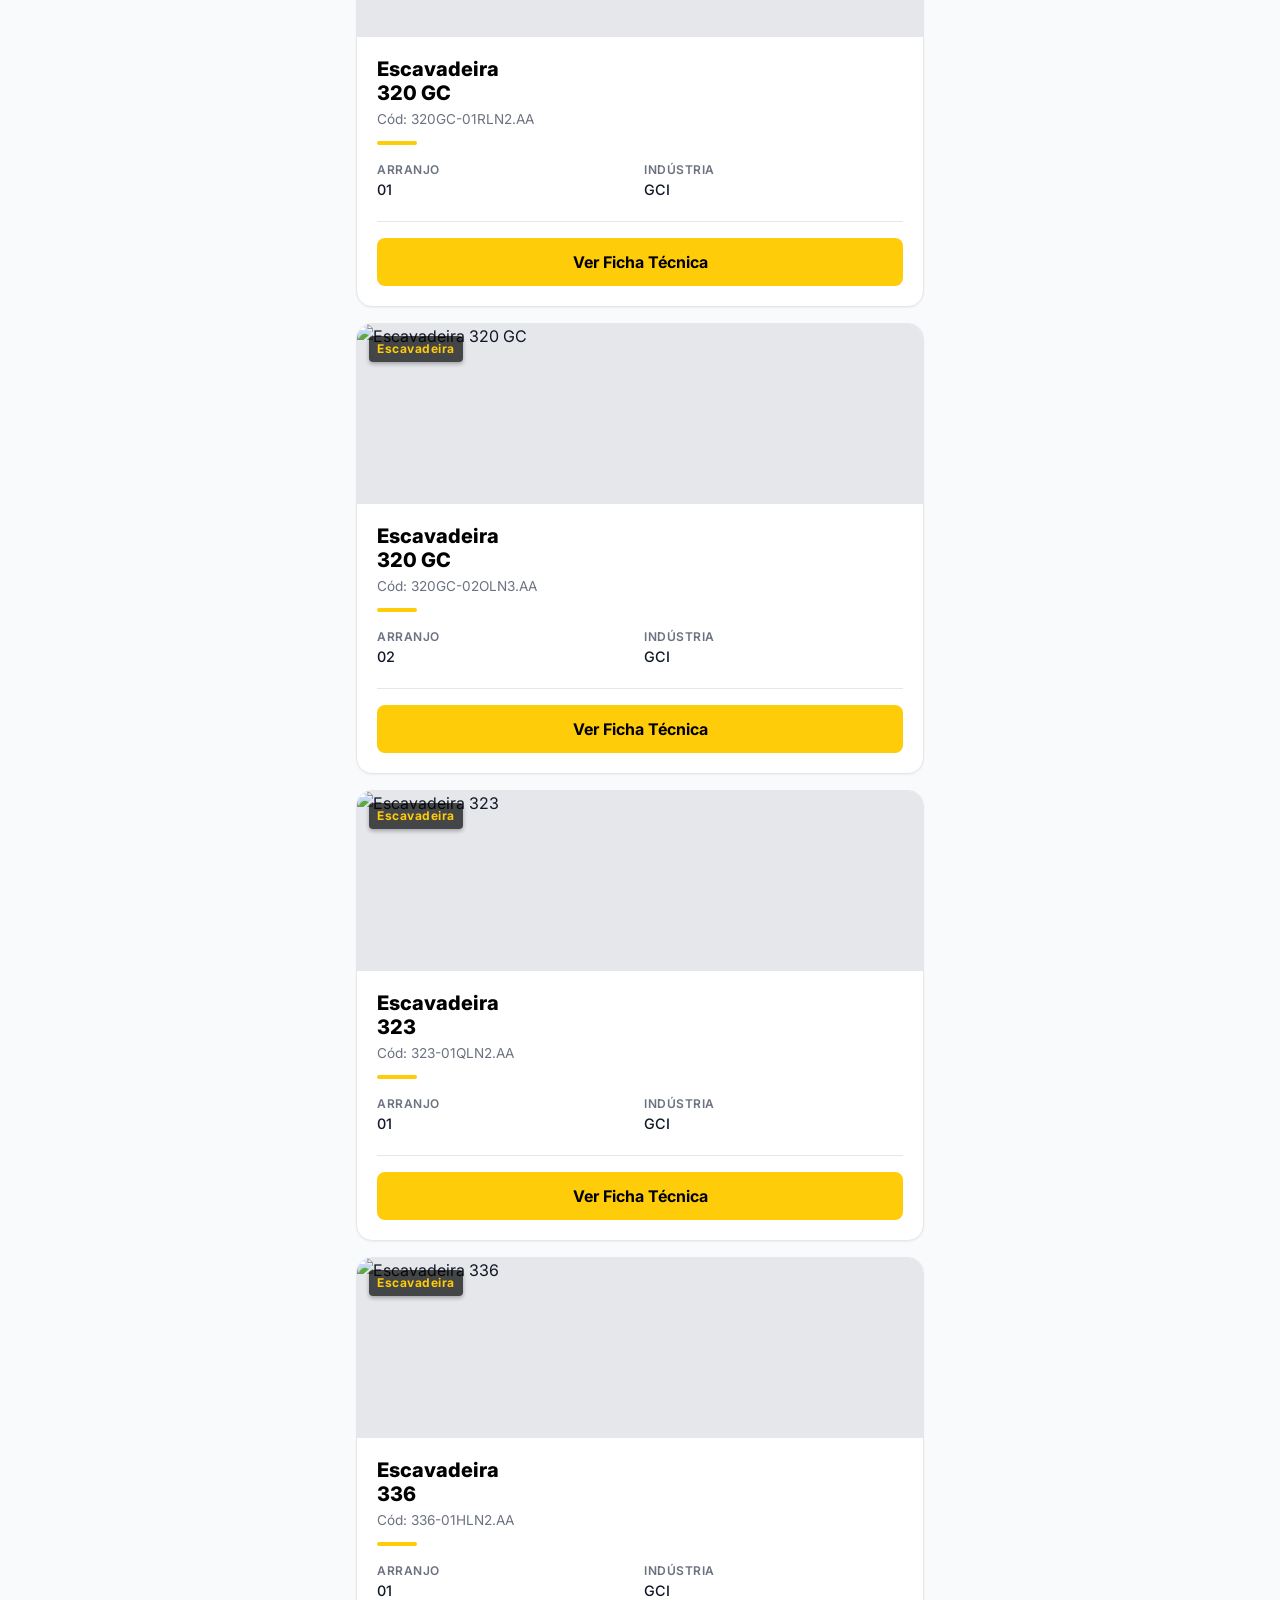
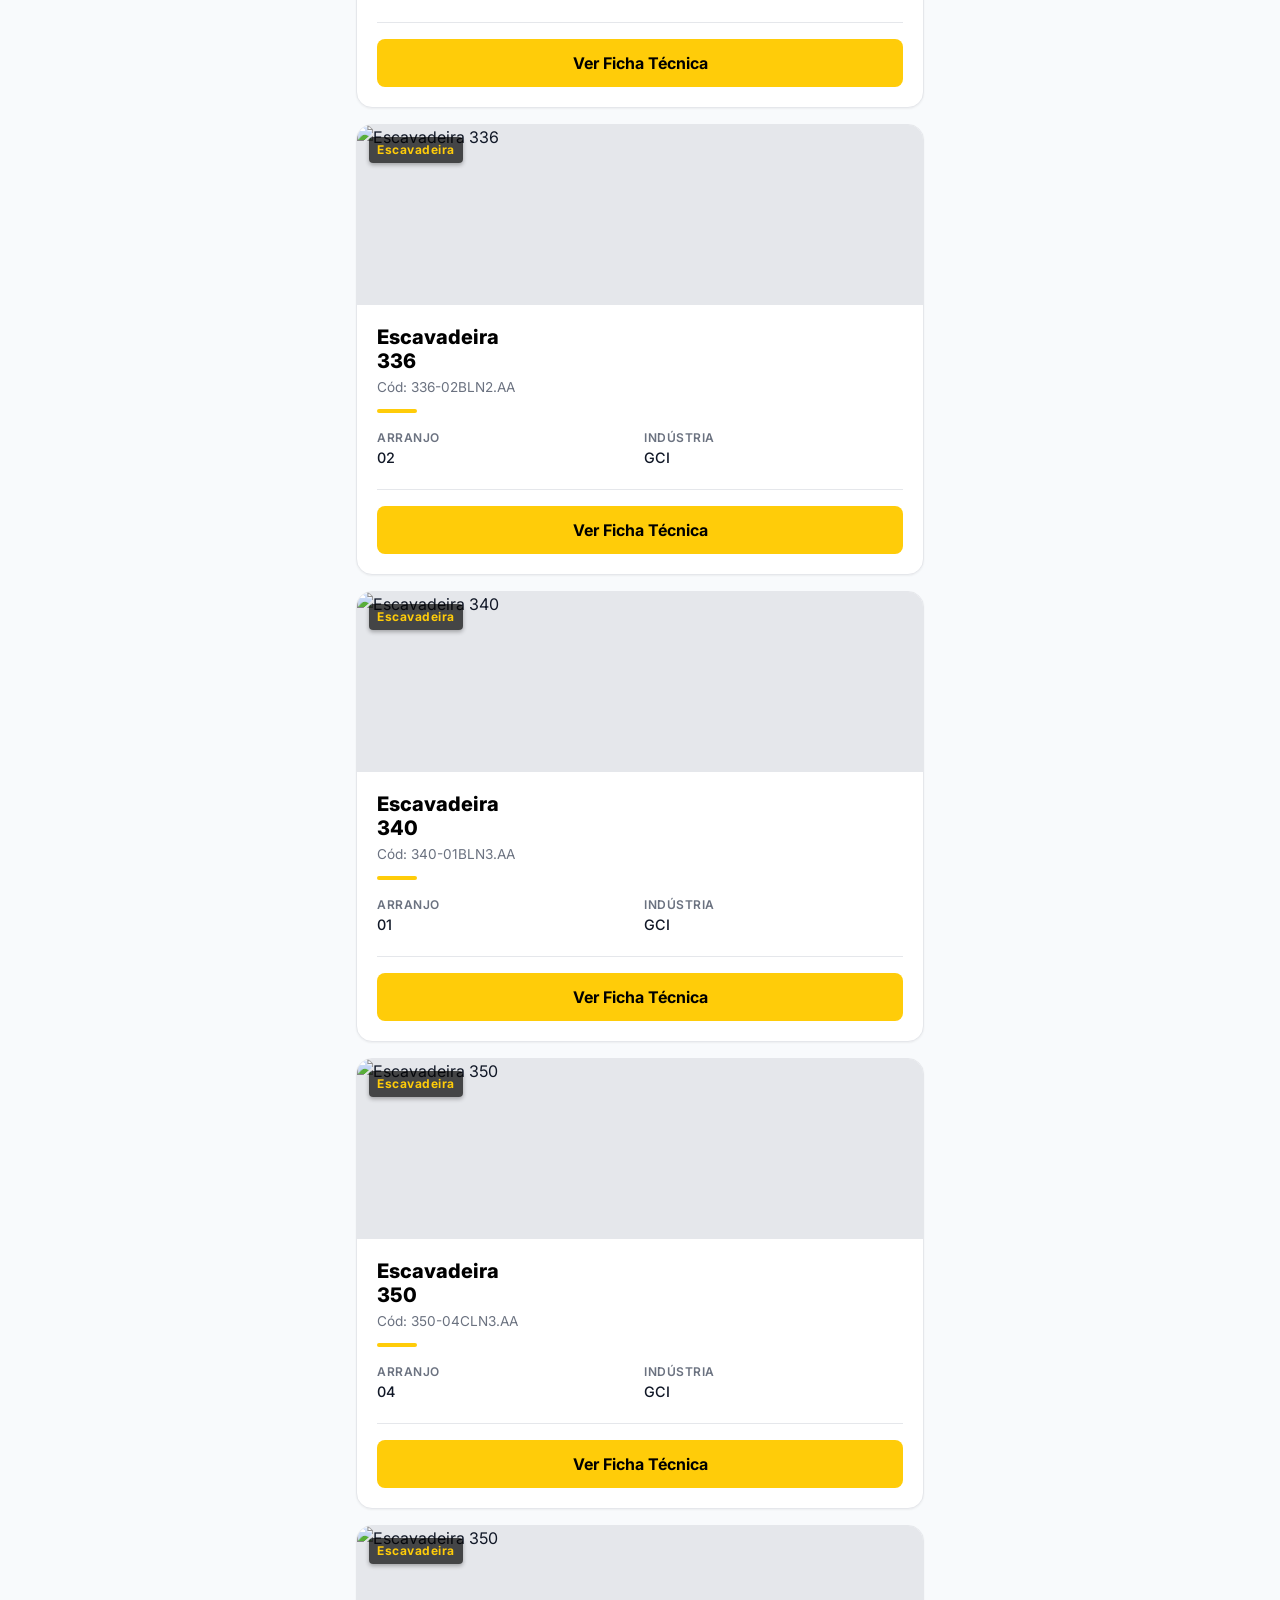
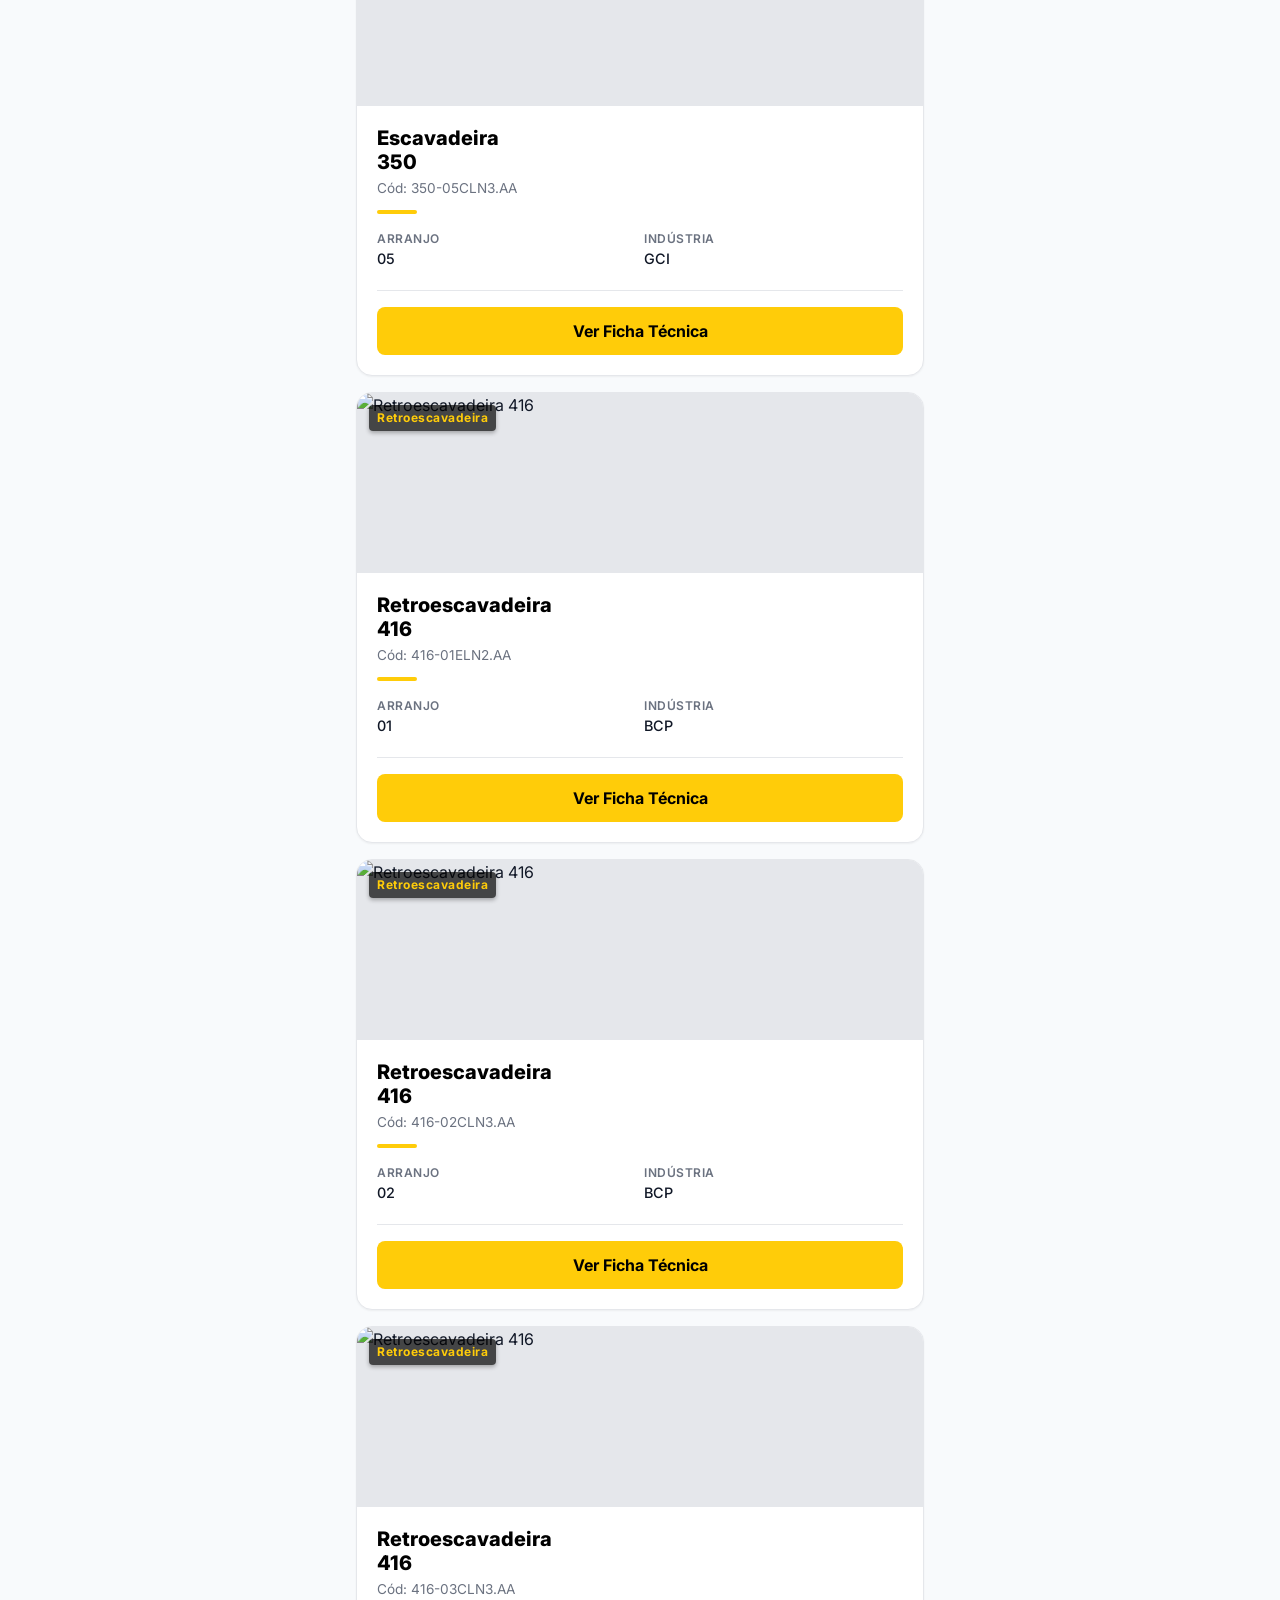
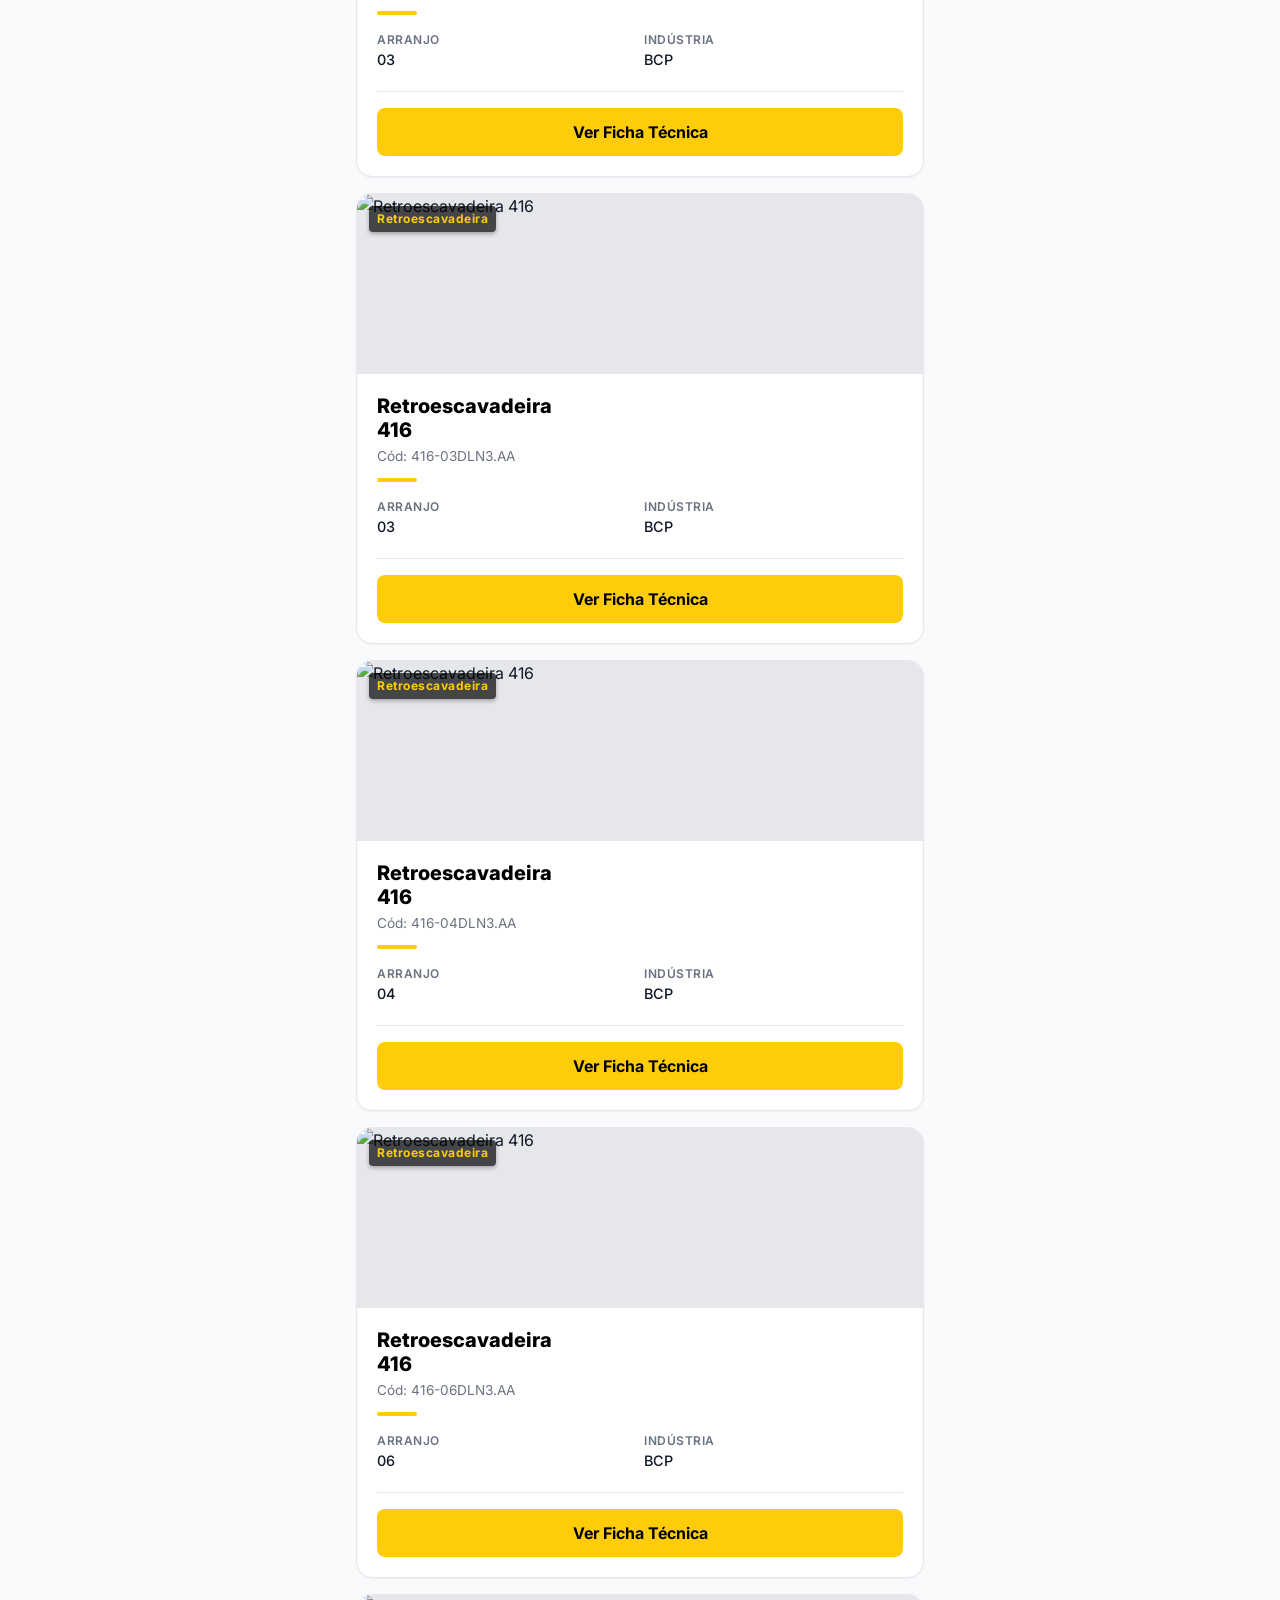
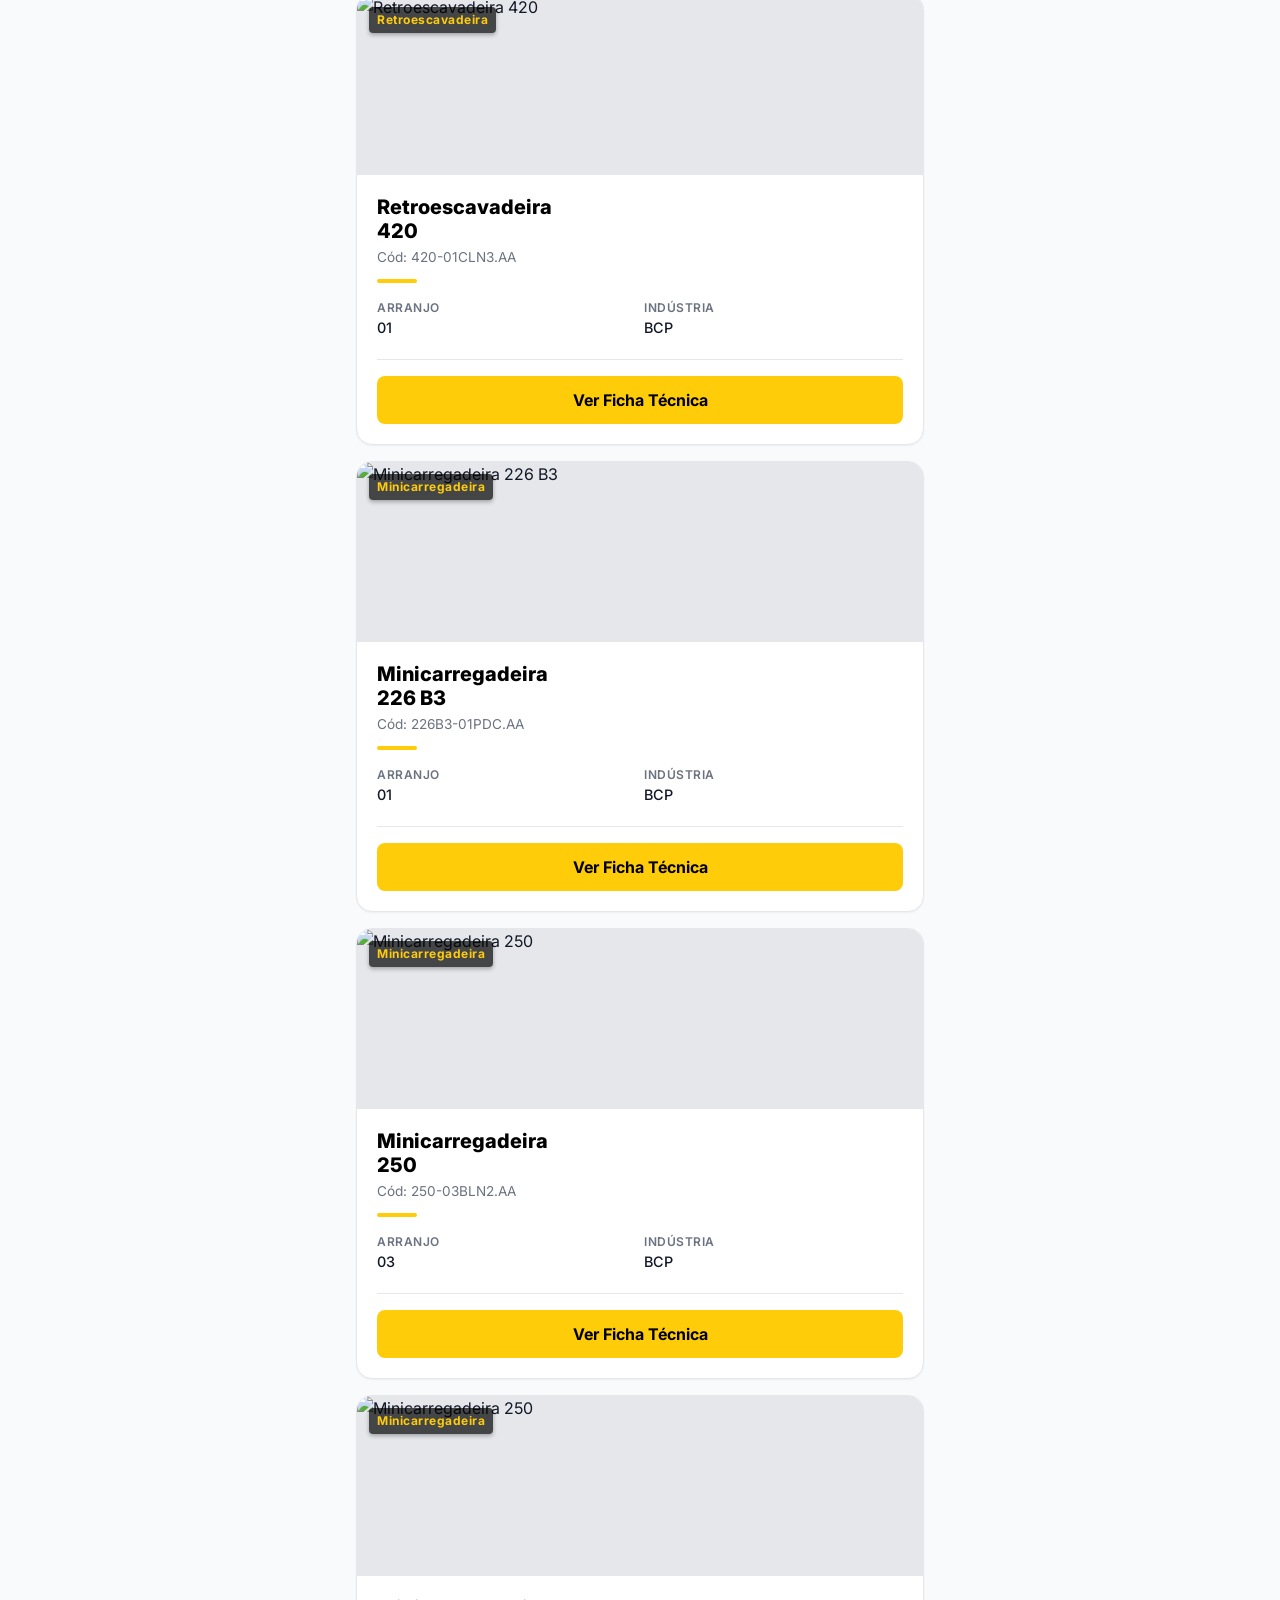
==== commit 82782538: "feat: adiciona CAT EXPO com sidebar de eventos e versao v44" ====
--- a/index.html
+++ b/index.html
@@ -3,7 +3,7 @@
 <head>
     <meta charset="UTF-8">
     <meta name="viewport" content="width=device-width, initial-scale=1.0, maximum-scale=1.0, user-scalable=no">
-    <title>Sotreq - Catálogo de Máquinas Agrishow</title>
+    <title>Sotreq - Catálogo de Máquinas</title>
     <!-- PWA Settings -->
     <link rel="manifest" href="manifest.json">
     <meta name="theme-color" content="#FFCC09">
@@ -14,7 +14,7 @@
     <link rel="preconnect" href="https://fonts.gstatic.com" crossorigin>
     <link href="https://fonts.googleapis.com/css2?family=Inter:wght@400;500;600;700;800&display=swap" rel="stylesheet">
     <!-- CSS -->
-    <link rel="stylesheet" href="css/style.css?v=40">
+    <link rel="stylesheet" href="css/style.css?v=43">
 </head>
 <body>
 
@@ -42,26 +42,65 @@
             </form>
             <div class="security-notice">
                 <svg width="14" height="14" viewBox="0 0 24 24" fill="none" stroke="currentColor" stroke-width="2"><rect x="3" y="11" width="18" height="11" rx="2" ry="2"></rect><path d="M7 11V7a5 5 0 0 1 10 0v4"></path></svg>
-                Acesso exclusivo para força de vendas Agrishow
+                Acesso exclusivo para força de vendas Sotreq
             </div>
         </div>
     </div>
 
+    <!-- Sidebar Overlay -->
+    <div id="sidebarOverlay" class="sidebar-overlay"></div>
+
+    <!-- Sidebar -->
+    <aside id="sidebar" class="sidebar">
+        <div class="sidebar-header">
+            <div class="sidebar-logo">
+                <span class="sotreq-text">Sotreq</span>
+                <span class="cat-logo-box">CAT</span>
+            </div>
+            <button id="closeSidebar" class="sidebar-close-btn">
+                <svg width="22" height="22" viewBox="0 0 24 24" fill="none" stroke="currentColor" stroke-width="2"><line x1="18" y1="6" x2="6" y2="18"></line><line x1="6" y1="6" x2="18" y2="18"></line></svg>
+            </button>
+        </div>
+        <p class="sidebar-section-label">Selecionar Evento</p>
+        <nav class="sidebar-nav">
+            <button class="sidebar-nav-item active" id="navAgrishow" data-event="agrishow">
+                <span class="sidebar-nav-icon">🌾</span>
+                <div class="sidebar-nav-text">
+                    <span class="sidebar-nav-title">Agrishow</span>
+                    <span class="sidebar-nav-sub">Ribeirão Preto</span>
+                </div>
+                <span class="sidebar-nav-check">✓</span>
+            </button>
+            <button class="sidebar-nav-item" id="navCatExpo" data-event="catexpo">
+                <span class="sidebar-nav-icon">🏗️</span>
+                <div class="sidebar-nav-text">
+                    <span class="sidebar-nav-title">CAT EXPO</span>
+                    <span class="sidebar-nav-sub">Catálogo do Evento</span>
+                </div>
+                <span class="sidebar-nav-check">✓</span>
+            </button>
+        </nav>
+    </aside>
+
     <!-- Header / Navbar -->
     <header class="app-header">
+        <button id="menuBtn" class="menu-btn" aria-label="Abrir menu">
+            <svg width="22" height="22" viewBox="0 0 24 24" fill="none" stroke="currentColor" stroke-width="2.5" stroke-linecap="round"><line x1="3" y1="6" x2="21" y2="6"></line><line x1="3" y1="12" x2="21" y2="12"></line><line x1="3" y1="18" x2="21" y2="18"></line></svg>
+        </button>
         <div class="logo-container">
             <div class="brand-logo">
                 <span class="sotreq-text">Sotreq</span>
                 <span class="cat-logo-box">CAT</span>
             </div>
         </div>
+        <div id="eventBadge" class="event-badge agrishow-badge">Agrishow</div>
     </header>
 
     <main class="app-main">
         
         <!-- Search Section -->
         <section class="search-section">
-            <h1 class="welcome-text">Consulta Rápida de Máquinas</h1>
+            <h1 class="welcome-text" id="welcomeText">Consulta Rápida de Máquinas</h1>
             <div class="search-box">
                 <svg width="20" height="20" viewBox="0 0 24 24" fill="none" stroke="currentColor" stroke-width="2" stroke-linecap="round" stroke-linejoin="round" class="search-icon"><circle cx="11" cy="11" r="8"></circle><line x1="21" y1="21" x2="16.65" y2="16.65"></line></svg>
                 <input type="text" id="searchInput" placeholder="Buscar por modelo, família ou código..." autocomplete="off">
@@ -113,8 +152,9 @@
     </div>
 
     <!-- Scripts -->
-    <script src="js/data.js?v=40"></script>
-    <script src="js/app.js?v=40"></script>
+    <script src="js/data.js?v=43"></script>
+    <script src="js/data_catexpo.js?v=43"></script>
+    <script src="js/app.js?v=43"></script>
     <script>
         // Registrar Service Worker
         if ('serviceWorker' in navigator) {
--- a/css/style.css
+++ b/css/style.css
@@ -2,6 +2,8 @@
 :root {
   --cat-yellow: #FFCC09;
   --cat-yellow-hover: #e5b600;
+  --cat-expo-blue: #0057B8;
+  --cat-expo-blue-hover: #004499;
   --black: #000000;
   --dark-grey: #222222;
   --border-grey: #E5E7EB;
@@ -19,6 +21,204 @@
   --radius-lg: 16px;
 }
 
+/* ----- SIDEBAR ----- */
+.sidebar-overlay {
+  display: none;
+  position: fixed;
+  inset: 0;
+  background: rgba(0,0,0,0.5);
+  z-index: 200;
+  backdrop-filter: blur(2px);
+  -webkit-backdrop-filter: blur(2px);
+}
+.sidebar-overlay.open {
+  display: block;
+  animation: fadeInOverlay 0.25s ease;
+}
+@keyframes fadeInOverlay {
+  from { opacity: 0; }
+  to { opacity: 1; }
+}
+
+.sidebar {
+  position: fixed;
+  top: 0;
+  left: 0;
+  bottom: 0;
+  width: 280px;
+  max-width: 85vw;
+  background: var(--black);
+  z-index: 300;
+  display: flex;
+  flex-direction: column;
+  transform: translateX(-100%);
+  transition: transform 0.3s cubic-bezier(0.4, 0, 0.2, 1);
+  box-shadow: var(--shadow-lg);
+}
+.sidebar.open {
+  transform: translateX(0);
+}
+
+.sidebar-header {
+  display: flex;
+  align-items: center;
+  justify-content: space-between;
+  padding: 1.25rem 1rem 1rem 1.25rem;
+  border-bottom: 1px solid rgba(255,255,255,0.1);
+}
+
+.sidebar-close-btn {
+  color: rgba(255,255,255,0.6);
+  width: 36px;
+  height: 36px;
+  display: flex;
+  align-items: center;
+  justify-content: center;
+  border-radius: 8px;
+  transition: background 0.2s;
+}
+.sidebar-close-btn:active {
+  background: rgba(255,255,255,0.1);
+}
+
+.sidebar-section-label {
+  font-size: 0.7rem;
+  font-weight: 700;
+  text-transform: uppercase;
+  letter-spacing: 1px;
+  color: rgba(255,255,255,0.4);
+  padding: 1.25rem 1.25rem 0.5rem;
+}
+
+.sidebar-nav {
+  display: flex;
+  flex-direction: column;
+  gap: 4px;
+  padding: 0 0.75rem;
+}
+
+.sidebar-nav-item {
+  display: flex;
+  align-items: center;
+  gap: 12px;
+  padding: 0.875rem 1rem;
+  border-radius: var(--radius-md);
+  color: rgba(255,255,255,0.65);
+  text-align: left;
+  transition: all 0.2s ease;
+  position: relative;
+}
+.sidebar-nav-item:active {
+  transform: scale(0.98);
+}
+.sidebar-nav-item.active {
+  background: rgba(255, 204, 9, 0.12);
+  color: var(--cat-yellow);
+}
+.sidebar-nav-item.active[data-event="catexpo"] {
+  background: rgba(0, 87, 184, 0.2);
+  color: #5badff;
+}
+
+.sidebar-nav-icon {
+  font-size: 1.4rem;
+  width: 32px;
+  text-align: center;
+  flex-shrink: 0;
+}
+.sidebar-nav-text {
+  flex: 1;
+  display: flex;
+  flex-direction: column;
+}
+.sidebar-nav-title {
+  font-size: 1rem;
+  font-weight: 700;
+  line-height: 1.2;
+}
+.sidebar-nav-sub {
+  font-size: 0.78rem;
+  opacity: 0.6;
+  margin-top: 2px;
+}
+.sidebar-nav-check {
+  font-size: 0.9rem;
+  opacity: 0;
+  transition: opacity 0.2s;
+  font-weight: 700;
+}
+.sidebar-nav-item.active .sidebar-nav-check {
+  opacity: 1;
+}
+
+/* ----- MENU BUTTON & EVENT BADGE ----- */
+.menu-btn {
+  color: var(--white);
+  width: 40px;
+  height: 40px;
+  display: flex;
+  align-items: center;
+  justify-content: center;
+  border-radius: 8px;
+  flex-shrink: 0;
+  transition: background 0.2s;
+}
+.menu-btn:active {
+  background: rgba(255,255,255,0.15);
+}
+
+.event-badge {
+  font-size: 0.75rem;
+  font-weight: 800;
+  padding: 4px 10px;
+  border-radius: 20px;
+  letter-spacing: 0.3px;
+  text-transform: uppercase;
+  flex-shrink: 0;
+}
+.agrishow-badge {
+  background: var(--cat-yellow);
+  color: var(--black);
+}
+.catexpo-badge {
+  background: var(--cat-expo-blue);
+  color: var(--white);
+}
+
+/* CAT EXPO theme accent override */
+body.catexpo-theme .chip.active {
+  background-color: var(--cat-expo-blue);
+  border-color: var(--cat-expo-blue);
+  color: var(--white);
+}
+body.catexpo-theme .category-tab.active {
+  color: var(--cat-expo-blue);
+}
+body.catexpo-theme .search-box:focus-within {
+  border-color: var(--cat-expo-blue);
+  box-shadow: 0 0 0 3px rgba(0, 87, 184, 0.15);
+}
+body.catexpo-theme .mc-stripe {
+  background-color: var(--cat-expo-blue);
+}
+body.catexpo-theme .spec-value {
+  border-left-color: var(--cat-expo-blue);
+}
+body.catexpo-theme .modal-tab-btn.active {
+  border-bottom-color: var(--cat-expo-blue);
+}
+body.catexpo-theme .btn-primary {
+  background: var(--cat-expo-blue);
+  color: var(--white);
+}
+body.catexpo-theme .machine-card:hover .btn-primary {
+  background: var(--cat-expo-blue-hover);
+}
+body.catexpo-theme .badge {
+  color: #5badff;
+}
+
+
 /* ----- RESET & BASE ----- */
 * {
   margin: 0;
@@ -51,17 +251,21 @@
 .app-header {
   background-color: var(--black);
   color: var(--white);
-  padding: 1rem;
+  padding: 0.875rem 1rem;
   position: sticky;
   top: 0;
   z-index: 50;
   box-shadow: var(--shadow-sm);
+  display: flex;
+  align-items: center;
+  gap: 10px;
 }
 
 .logo-container {
   display: flex;
   justify-content: center;
   align-items: center;
+  flex: 1;
 }
 
 .brand-logo {
